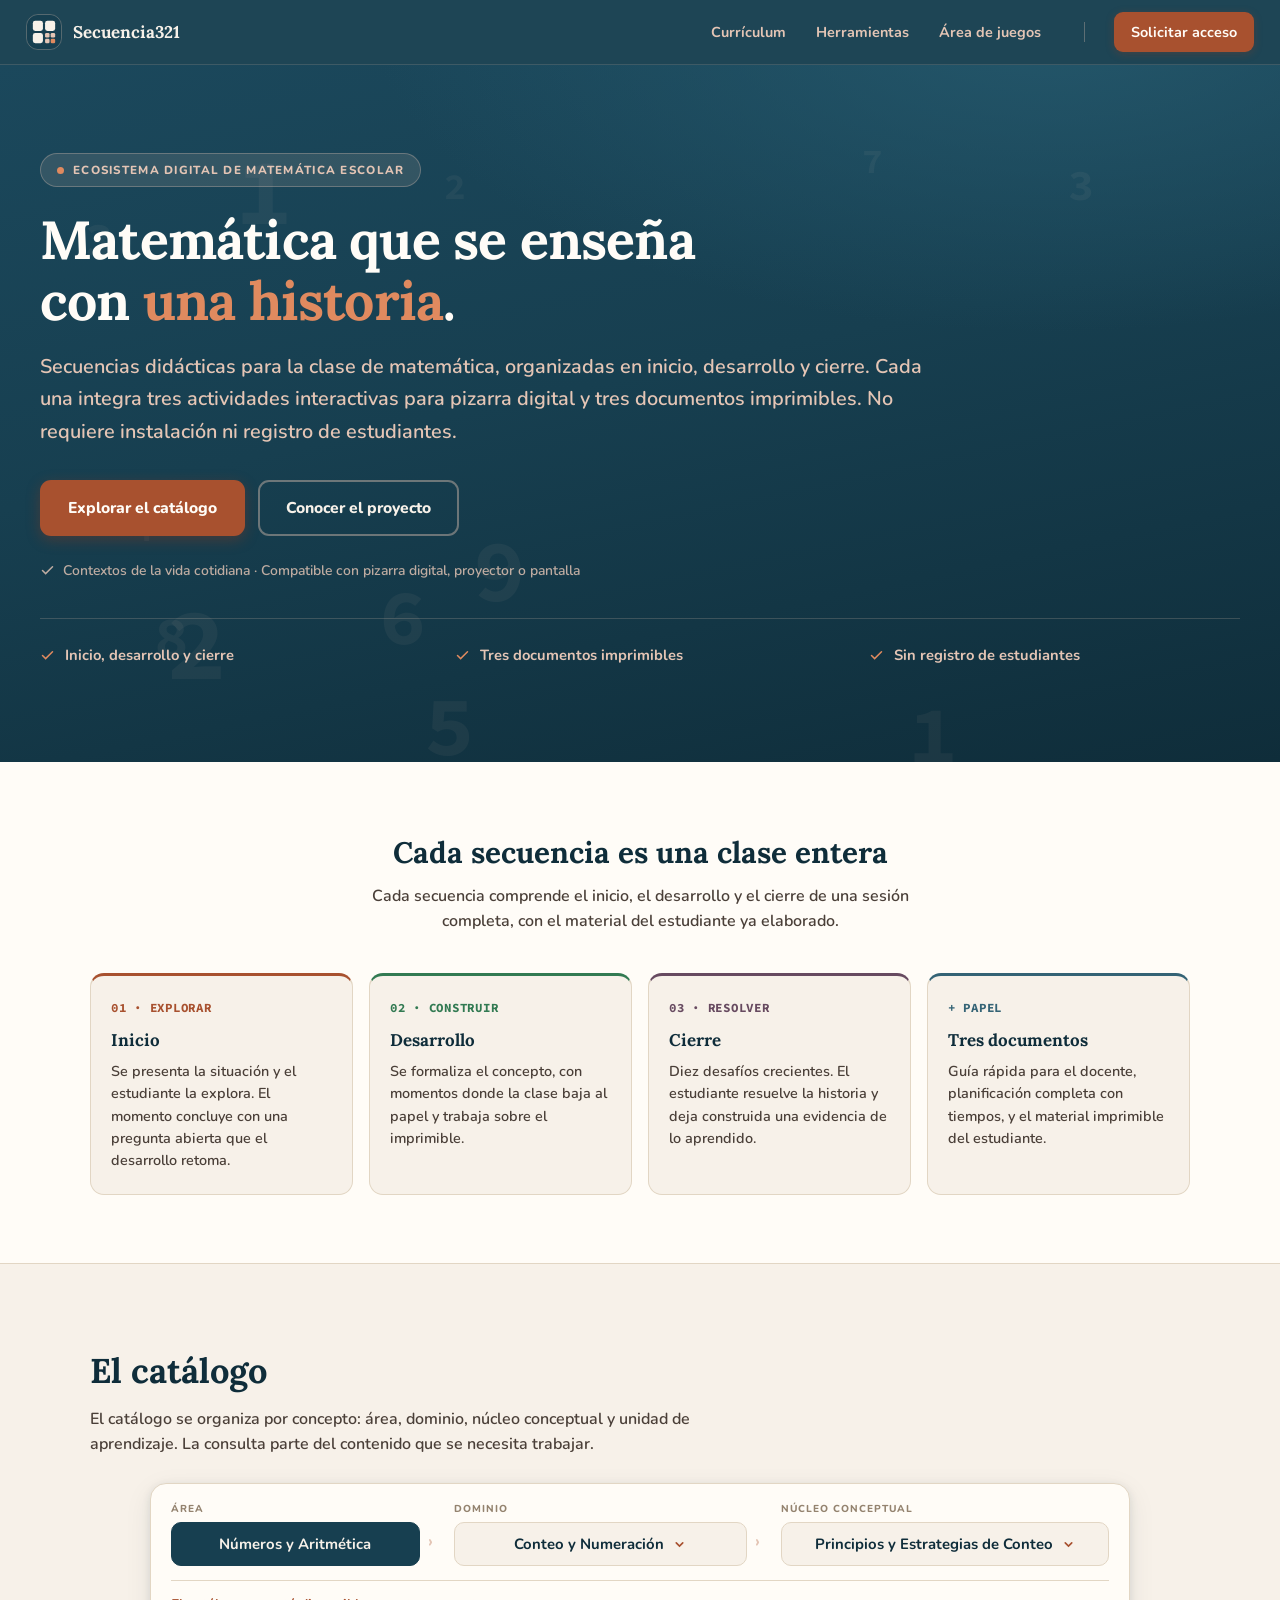
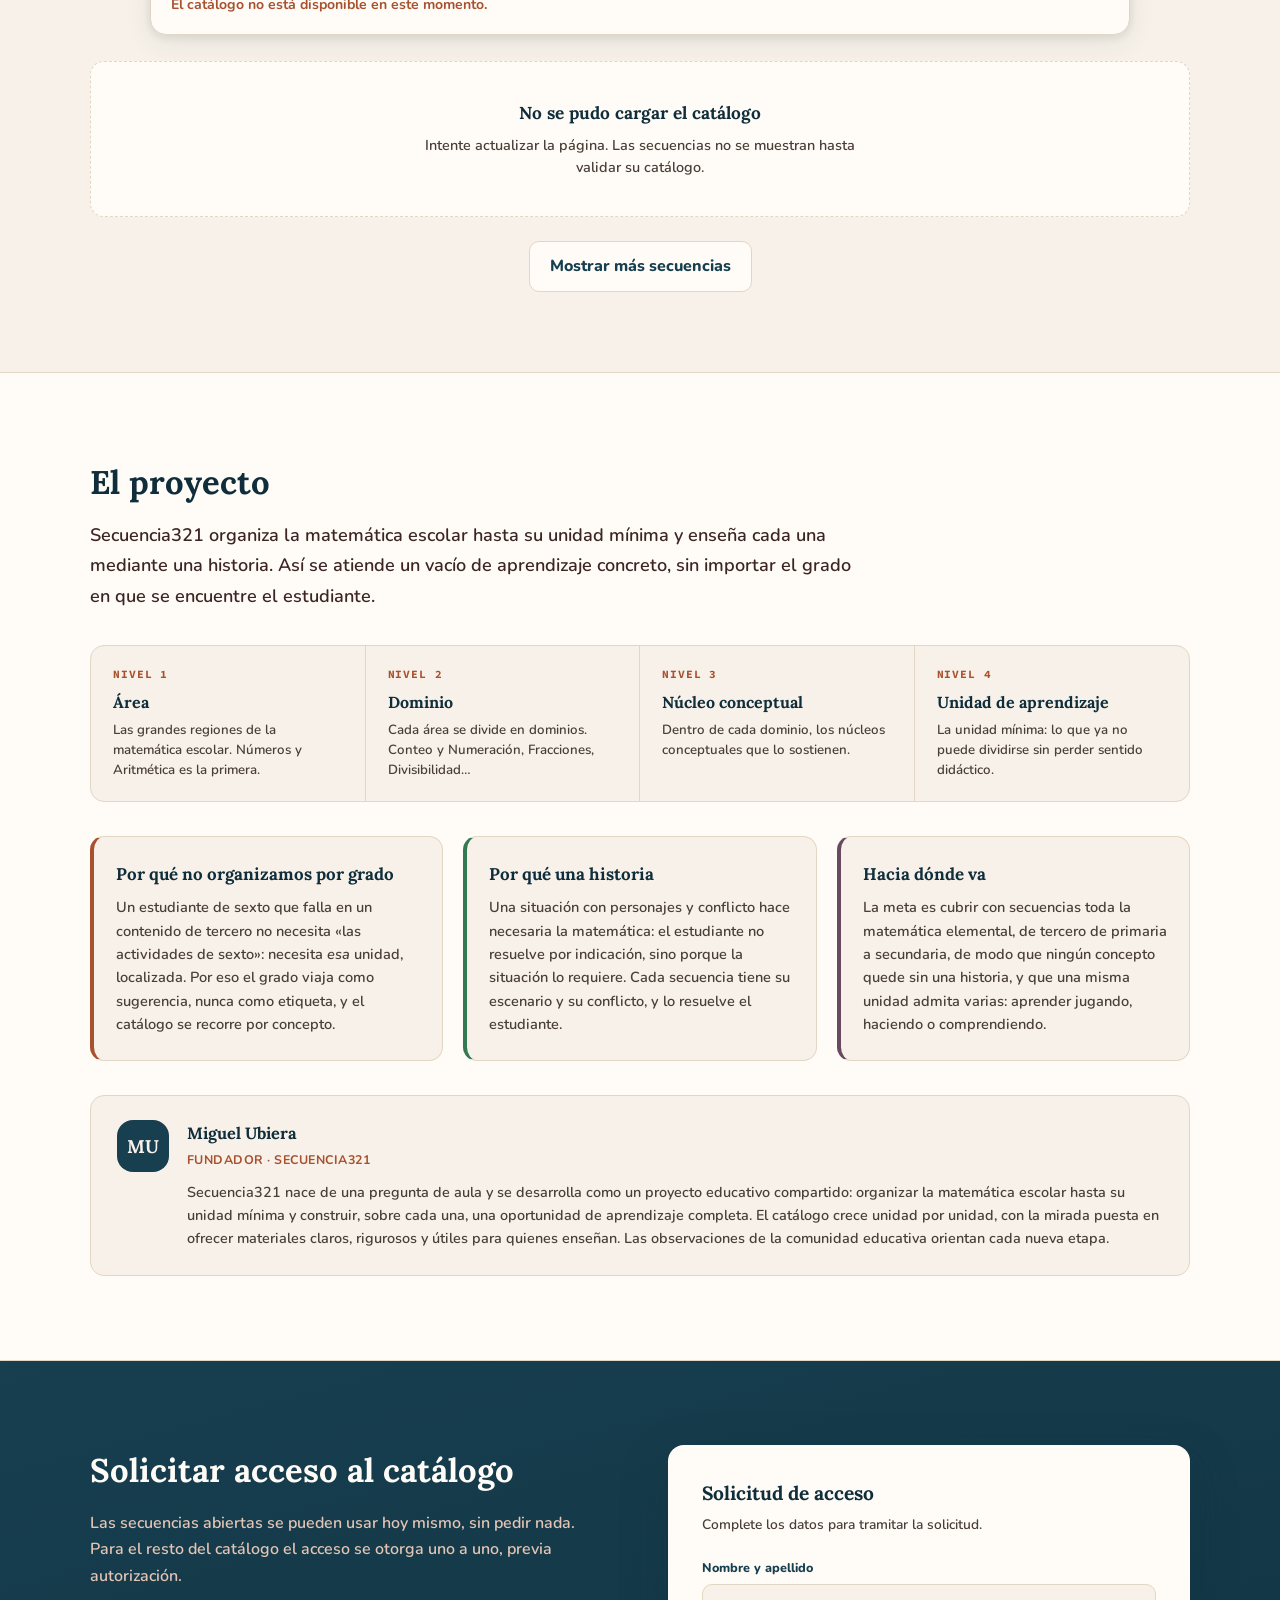
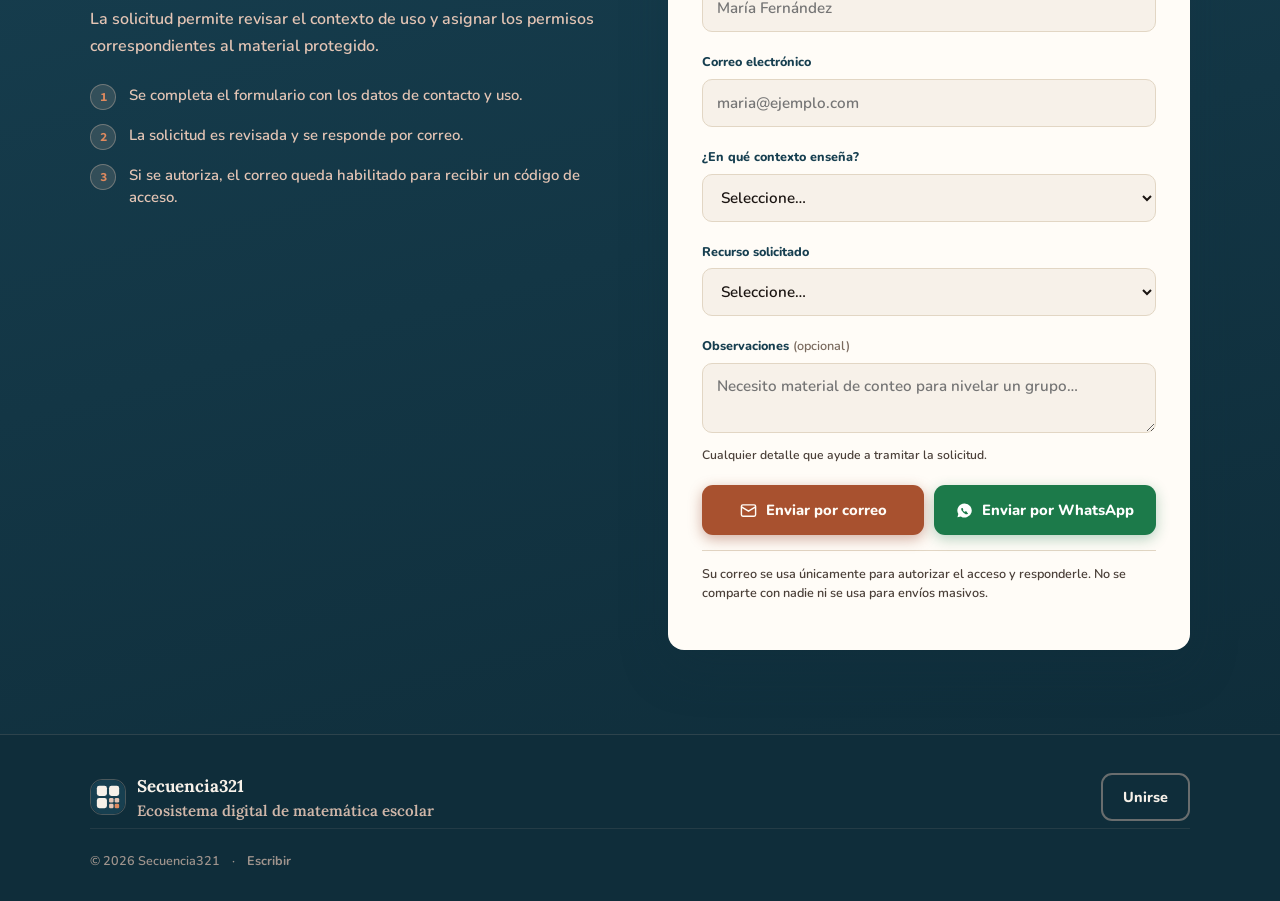
==== index.html @ 6c7b005a "La portada solo enlaza favicon.svg." ====
<!DOCTYPE html>
<html lang="es">
<head>
<meta charset="UTF-8">
<meta name="viewport" content="width=device-width, initial-scale=1">
<title>Secuencia321 · Matemática que se enseña con una historia</title>
<meta name="description" content="Secuencias didácticas digitales de matemática elemental para pizarra digital, proyector o pantalla. Cada una trae tres actividades interactivas y tres documentos imprimibles para el docente.">
<link rel="icon" type="image/svg+xml" href="favicon.svg">
<link rel="preload" as="image" href="carga.svg">

<meta property="og:type" content="website">
<meta property="og:title" content="Secuencia321 · Matemática que se enseña con una historia">
<meta property="og:description" content="Secuencias didácticas listas para dar clase. Tres actividades interactivas y tres documentos imprimibles por secuencia.">

<script>
/* Red de seguridad de visibilidad. Va ANTES de las hojas de estilo externas
   a propósito: una hoja que no llega bloquea la ejecución de los guiones que
   vienen después, y con ella la retirada de la clase pagina-cargando. */
(function(){
  var inicio, pendiente;
  function ver(){
    var b = document.body;
    window.clearTimeout(pendiente);
    if (!b){ pendiente = window.setTimeout(ver, 100); return; }
    if (b.classList.contains('pagina-lista')) return;
    if (inicio === undefined) inicio = performance.now();
    var restante = window.matchMedia('(prefers-reduced-motion: reduce)').matches
      ? 0 : 1100 - (performance.now() - inicio);
    if (restante > 0) { pendiente = window.setTimeout(ver, restante); return; }
    b.classList.remove('pagina-cargando');
    b.classList.add('pagina-lista');
  }
  window.s321MostrarPagina = ver;
  ver();
})();
</script>

<link rel="preconnect" href="https://fonts.googleapis.com">
<link rel="preconnect" href="https://fonts.gstatic.com" crossorigin>
<link href="https://fonts.googleapis.com/css2?family=Lora:wght@400;600;700&family=Nunito:wght@400;600;700;800&family=Source+Code+Pro:wght@400;600;700&display=swap" rel="stylesheet">
<link rel="stylesheet" href="https://cdnjs.cloudflare.com/ajax/libs/font-awesome/6.5.2/css/all.min.css">

<style>
/* ═══════════════════════════════════════════════════════════════════
   Secuencia321 — Portada pública
   Identidad del sistema: paletas.md + tipografia.md
   Lora = marca y títulos · Nunito = interfaz y lectura · Source Code Pro = códigos
   ═══════════════════════════════════════════════════════════════════ */
:root{
  --pe-hondo:#0f2d3a; --pe-base:#173f50; --pe-medio:#2a4e5e; --pe-claro:#346375;
  --te-hondo:#8f3a1e; --te-base:#a8512f; --te-medio:#b55537; --te-claro:#e08a5f;
  --cr-puro:#fffcf7; --cr-base:#f7f1e9; --cr-hondo:#efe6d8; --cr-borde:#e2d6c4; --si-rosa:#e4c5b5;
  --f1:#a8512f; --f1-claro:#f2e2dc;
  --f2:#327a52; --f2-claro:#e7f1ea;
  --f3:#674a60; --f3-claro:#ede9ec;
  --ti-fuerte:#1b1512; --ti-base:#3d2523; --ti-suave:#4a3f38;
  --fam-titulo:'Lora', Georgia, 'Times New Roman', serif;
  --fam-cuerpo:'Nunito', 'Segoe UI', system-ui, sans-serif;
  --fam-num:'Source Code Pro', 'Consolas', monospace;
  --radio:14px;
  --sombra:0 2px 8px rgba(15,45,58,.10), 0 8px 28px rgba(15,45,58,.08);
  --sombra-alta:0 6px 18px rgba(15,45,58,.16), 0 18px 48px rgba(15,45,58,.14);
  --ancho:1180px;
  --sal:cubic-bezier(.22,.8,.25,1);
  --dur-1:.18s; --dur-2:.24s; --dur-3:.32s;
  --barra-h:64px;
}
*,*::before,*::after{box-sizing:border-box}
html{scroll-behavior:smooth;transition:zoom .3s var(--sal)}
body{margin:0;font-family:var(--fam-cuerpo);font-weight:600;color:var(--ti-base);background:var(--cr-base);-webkit-font-smoothing:antialiased;line-height:1.55;opacity:1;transition:opacity var(--dur-3) var(--sal);overflow-wrap:break-word}
body.menu-abierto{overflow:hidden}
body.pagina-cargando{visibility:hidden}
body.pagina-lista{opacity:1}
body.cambiando{opacity:.72}
/* Antes, mientras la pagina cargaba, quedaba en blanco: el body entero
   pasaba a opacity:0, y una capa DENTRO del body hereda esa opacidad sin
   forma de escapar de ella. Por eso este overlay se declara "visible" a
   proposito -la visibilidad, a diferencia de la opacidad, un hijo SI puede
   revertirla- y así el icono del sitio parpadea en el centro mientras el
   resto de la pagina esta oculto detras. */
#s321-precarga{position:fixed;inset:0;z-index:9999;visibility:visible;display:flex;
  align-items:center;justify-content:center;background:#36545f}
#s321-precarga img{width:clamp(144px,18vw,224px);height:auto;aspect-ratio:1;opacity:.9;animation:precargaEntrada 1.1s var(--sal) both}
@keyframes precargaEntrada{
  from{opacity:.08;transform:translateY(14px)}
  to{opacity:.9;transform:translateY(0)}
}
body.pagina-lista #s321-precarga{opacity:0;pointer-events:none;transition:opacity .65s var(--sal)}
@media(prefers-reduced-motion:reduce){#s321-precarga img{animation:none}}
img{max-width:100%;display:block}
/* width/height en el marcado reservan la proporción antes de cargar */
img[width][height]{height:auto}
.img-ausente{display:flex;align-items:center;justify-content:center;text-align:center;background:var(--pe-base);color:var(--cr-base);font-family:var(--fam-cuerpo);font-weight:700;font-size:.76rem;line-height:1.3;padding:8px;border-radius:inherit;overflow:hidden;border:1px solid rgba(228,197,181,.28)}
.envoltura{width:100%;max-width:var(--ancho);margin-inline:auto;padding-inline:clamp(18px,4vw,40px)}

.saltar{position:absolute;left:0;top:0;z-index:99;transform:translateY(-120%);background:var(--cr-puro);color:var(--pe-hondo);padding:12px 20px;border-radius:0 0 var(--radio) 0;font-weight:800;text-decoration:none}
.saltar:focus{transform:translateY(0)}

/* ═══ BARRA ═══ */
.barra{position:sticky;top:0;z-index:40;background:rgba(23,63,80,.97);backdrop-filter:saturate(140%) blur(8px);border-bottom:1px solid rgba(228,197,181,.16)}
.barra-int{display:flex;align-items:center;gap:16px;min-height:64px;max-width:none;padding-left:clamp(18px,2vw,28px);padding-right:clamp(18px,2vw,28px)}
.marca{display:flex;align-items:center;gap:11px;text-decoration:none;margin-right:auto;min-width:0}
.marca-icono{width:36px;height:36px;border-radius:12px;flex:0 0 auto;border:1px solid rgba(228,197,181,.28)}
.marca-icono img{width:100%;height:100%;border-radius:inherit}
.marca-txt{font-family:var(--fam-titulo);font-weight:700;font-size:1.06rem;color:var(--cr-base);min-width:0;white-space:nowrap;overflow:hidden;text-overflow:ellipsis}
.barra-nav{display:flex;gap:4px;align-items:center}
.barra-nav a{text-decoration:none;color:var(--si-rosa);font-size:.9rem;font-weight:700;padding:8px 13px;border-radius:9px;transition:background var(--dur-1) var(--sal),color var(--dur-1) var(--sal)}
.barra-nav a:hover{background:rgba(228,197,181,.13);color:var(--cr-puro)}
/* «Solicitar acceso» es la única ACCIÓN de la barra; los demás son sitios a
   los que ir. Se separa del grupo para que se lea como otra categoría de
   cosa y no como un enlace más. Entre dos enlaces hay 4px de hueco de
   caja y 30px de texto a texto; aquí son 44 y 74, más del doble en las dos
   medidas. La rayita va justo en medio del hueco, y es un ::before para no
   meter un elemento vacío en la navegación que un lector de pantalla tenga
   que saltarse. */
.btn-barra{position:relative;margin-left:56px;background:var(--te-base)!important;color:var(--cr-puro)!important;padding:9px 17px!important;box-shadow:0 2px 8px rgba(143,58,30,.32)}
.btn-barra::before{content:"";position:absolute;left:-30px;top:50%;transform:translateY(-50%);width:1px;height:20px;background:rgba(228,197,181,.32)}
.btn-barra:hover{background:var(--te-medio)!important}
.marca-txt{min-width:0}
.barra-int>*{min-width:0}
.barra-nav{flex-wrap:nowrap;justify-content:flex-end}

/* botón de menú (solo teléfono/tableta) */
.barra-menu{display:none;align-items:center;justify-content:center;width:44px;height:44px;flex:0 0 auto;
  border:1px solid rgba(228,197,181,.28);border-radius:11px;background:rgba(228,197,181,.10);
  color:var(--cr-base);cursor:pointer;padding:0;
  transition:background var(--dur-1) var(--sal),border-color var(--dur-1) var(--sal)}
.barra-menu:hover{background:rgba(228,197,181,.2);border-color:var(--si-rosa)}
.barra-menu .barras{display:block;width:20px;height:2px;border-radius:2px;background:currentColor;position:relative;transition:background var(--dur-1) var(--sal)}
.barra-menu .barras::before,.barra-menu .barras::after{content:"";position:absolute;left:0;width:20px;height:2px;border-radius:2px;background:currentColor;transition:transform var(--dur-2) var(--sal)}

/* «Solicitar acceso» queda visible fuera del menú también en teléfono: es la
   acción que convierte una visita en una solicitud, y esconderla detrás de
   las tres barras le cuesta un toque de más a quien ya decidió escribir. */
.barra-acceso-movil{display:none}
.barra-menu .barras::before{top:-6px}
.barra-menu .barras::after{top:6px}
.barra-menu[aria-expanded="true"] .barras{background:transparent}
.barra-menu[aria-expanded="true"] .barras::before{transform:translateY(6px) rotate(45deg)}
.barra-menu[aria-expanded="true"] .barras::after{transform:translateY(-6px) rotate(-45deg)}

/* panel a pantalla completa; la barra con el logotipo queda por encima */
.menu-movil{position:fixed;inset:0;z-index:35;background:var(--pe-hondo);
  padding:calc(var(--barra-h) + 14px) 0 32px;overflow-y:auto;overscroll-behavior:contain;
  opacity:1;transform:translateY(0);
  transition:opacity var(--dur-3) var(--sal),transform var(--dur-3) var(--sal)}
.menu-movil[hidden]{display:none}
.menu-movil.entrando{opacity:0;transform:translateY(-12px);pointer-events:none}
.menu-movil-int{width:100%;max-width:560px;margin-inline:auto;padding-inline:clamp(18px,5vw,28px);display:flex;flex-direction:column;gap:4px}
/* `.menu-movil .enlace-plano` entra aquí por lo mismo que «Planes» arriba: el
   botón de planes del menú del teléfono tenía el mismo fallo, salía en marrón
   oscuro sobre el fondo azul mientras los demás iban en rosa. Es el mismo
   defecto en el mismo sitio visto desde otro tamaño de pantalla. */
.menu-movil a,.menu-movil .plegable-cabeza,.menu-movil .enlace-plano{display:flex;align-items:center;gap:10px;width:100%;min-height:48px;
  padding:12px 14px;border-radius:11px;font-family:var(--fam-cuerpo);font-weight:700;font-size:1rem;
  color:var(--si-rosa);text-decoration:none;background:transparent;border:0;cursor:pointer;text-align:left;
  transition:background var(--dur-1) var(--sal),color var(--dur-1) var(--sal)}
/* El `display:flex` de arriba tiene más especificidad que el `[hidden]` del
   navegador y lo pisaba: «Acerca de» y «Planes» se veían en el menú del
   teléfono aunque llevaran el atributo. Esta regla, más específica todavía,
   devuelve el `display:none` a lo que está oculto. */
.menu-movil a[hidden],.menu-movil .enlace-plano[hidden]{display:none}
.menu-movil a:hover,.menu-movil .enlace-plano:hover,.menu-movil .plegable-cabeza:hover,.menu-movil .plegable-cabeza[aria-expanded="true"]{background:rgba(228,197,181,.13);color:var(--cr-puro)}
.menu-movil .plegable-cabeza .chev{margin-left:auto;flex:0 0 auto;color:var(--te-claro);transition:transform var(--dur-2) var(--sal)}
.menu-movil .plegable-cabeza[aria-expanded="true"] .chev{transform:rotate(180deg)}
.menu-movil .plegable-cuerpo{display:grid;grid-template-rows:0fr;visibility:hidden;transition:grid-template-rows var(--dur-3) var(--sal),visibility var(--dur-3) var(--sal)}
.menu-movil .plegable-cuerpo>div{overflow:hidden;min-height:0}
.menu-movil .plegable-cuerpo.abierto{grid-template-rows:1fr;visibility:visible}
.menu-movil .plegable-cuerpo a{font-size:.92rem;font-weight:600;min-height:44px;padding-left:36px;color:rgba(228,197,181,.86)}
.menu-movil .plegable-cuerpo a i{width:1.25em;text-align:center;color:var(--te-claro);flex:0 0 auto}
.menu-movil-sep{height:1px;background:rgba(228,197,181,.16);margin:12px 14px}
.menu-movil-acceso{margin-top:6px;justify-content:center!important;background:var(--te-base)!important;
  color:var(--cr-puro)!important;font-weight:800!important;box-shadow:0 4px 14px rgba(143,58,30,.36)}
.menu-movil-acceso:hover{background:var(--te-medio)!important;color:var(--cr-puro)!important}

@media(max-width:860px){
  .barra-nav{display:none}
  .barra-menu{display:inline-flex}
  .barra-acceso-movil{display:inline-flex;align-items:center;justify-content:center;text-decoration:none;
    background:var(--te-base);color:var(--cr-puro)!important;font-weight:800;font-size:.84rem;
    padding:9px 15px;border-radius:9px;white-space:nowrap;flex:0 0 auto;
    transition:background var(--dur-1) var(--sal)}
  .barra-acceso-movil:hover{background:var(--te-medio)}
  .marca-txt{font-size:.95rem}
}
@media(min-width:861px){.menu-movil{display:none!important}}
/* franja estrecha de escritorio: la barra se aprieta en vez de partirse */
@media(min-width:861px) and (max-width:1060px){
  /* EL PREFIJO `.barra` NO SOBRA, Y ESTE BLOQUE LLEVA TIEMPO SIN FUNCIONAR.
     Esta regla vive antes en el archivo que la que da forma a los botones de
     navegación, y con la misma especificidad gana la última. Así que
     `Currículum`, y los dos desplegables que entonces tenía al lado, nunca se
     apretaron en la franja estrecha: se quedaban a 14.4px mientras `Catálogo`
     bajaba a 13.12.
     Se veía como una barra con dos tamaños de letra a la vez. Con `.barra`
     delante esta regla pesa más y gana, que es lo que siempre quiso hacer. */
  .barra-nav a,.barra .menu-navegacion>button,.barra .barra-nav>.enlace-plano{font-size:.82rem;padding:7px 9px}
  /* En la franja estrecha la barra se aprieta, pero la separación sigue
     siendo mayor que entre dos enlaces, y la rayita se recoloca con ella. */
  .btn-barra{margin-left:32px;padding:8px 13px!important}
  .btn-barra::before{left:-18px;height:17px}
  .marca-txt{font-size:.95rem}
}
@media(max-width:400px){.marca-txt{font-size:.86rem}.marca-icono{width:32px;height:32px;font-size:.76rem}}

/* ═══ PORTADA ═══ */
.hero{position:relative;overflow:hidden;background:radial-gradient(1100px 520px at 82% -8%, #24576b 0%, transparent 62%),linear-gradient(168deg,#1b485c 0%,var(--pe-base) 46%,var(--pe-hondo) 100%);color:var(--cr-base);padding-block:clamp(52px,7.5vw,88px) clamp(58px,8vw,96px)}
.hero-fondo{position:absolute;inset:0;pointer-events:none;overflow:hidden}
.hero-fondo span{position:absolute;font-family:var(--fam-num);font-weight:700;color:var(--si-rosa);opacity:.055;user-select:none;animation:flotar 22s ease-in-out infinite}
@keyframes flotar{0%,100%{transform:translateY(0) rotate(0deg)}50%{transform:translateY(-26px) rotate(3deg)}}
.hero-int{position:relative;z-index:1;max-width:none}
.eyebrow{display:inline-flex;align-items:center;gap:9px;background:rgba(228,197,181,.13);border:1px solid rgba(228,197,181,.3);color:var(--si-rosa);padding:7px 16px;border-radius:999px;font-size:.73rem;font-weight:800;letter-spacing:.11em;text-transform:uppercase;margin-bottom:22px}
.eyebrow .punto{width:7px;height:7px;border-radius:50%;background:var(--te-claro);flex:0 0 auto}
h1{font-family:var(--fam-titulo);font-weight:700;font-size:clamp(2rem,5.4vw,3.35rem);line-height:1.14;letter-spacing:-.015em;color:var(--cr-puro);margin:0 0 20px}
h1 .resalte{color:var(--te-claro)}
.hero-bajada{font-size:clamp(1.03rem,1.65vw,1.24rem);font-weight:600;color:var(--si-rosa);max-width:76ch;margin:0 0 32px;line-height:1.62}
.hero-acciones{display:flex;flex-wrap:wrap;gap:13px;align-items:center}
.btn{display:inline-flex;align-items:center;gap:9px;font-family:var(--fam-cuerpo);font-weight:800;font-size:.98rem;padding:14px 26px;border-radius:11px;border:2px solid transparent;text-decoration:none;cursor:pointer;min-height:48px;transition:transform var(--dur-1) var(--sal),box-shadow var(--dur-2) var(--sal),background var(--dur-2) var(--sal),border-color var(--dur-2) var(--sal)}
.btn:active{transform:translateY(1px) scale(.99)}
.btn-primario{background:var(--te-base);color:var(--cr-puro);box-shadow:0 4px 14px rgba(143,58,30,.4)}
.btn-primario:hover{background:var(--te-medio);transform:translateY(-2px);box-shadow:0 8px 22px rgba(143,58,30,.48)}
.btn-fantasma{background:transparent;color:var(--cr-base);border-color:rgba(228,197,181,.42)}
.btn-fantasma:hover{background:rgba(228,197,181,.13);border-color:var(--si-rosa);transform:translateY(-2px)}
.hero-nota{margin-top:24px;font-size:.87rem;color:var(--si-rosa);opacity:.82;font-weight:600;display:flex;align-items:center;gap:8px}

/* rasgos de la propuesta (sin cifras de proyecto) */
.hero-rasgos{display:flex;flex-wrap:wrap;gap:clamp(16px,3.4vw,44px);margin-top:36px;padding-top:26px;border-top:1px solid rgba(228,197,181,.2)}
.hero-rasgos .rasgo{flex:1 1 190px;display:flex;align-items:flex-start;gap:10px;font-size:.92rem;font-weight:700;color:var(--si-rosa);line-height:1.45}
.hero-rasgos .rasgo svg{flex:0 0 auto;margin-top:3px;color:var(--te-claro)}

/* ═══ FRANJA QUÉ TRAE ═══ */
.franja{background:var(--cr-puro);border-bottom:1px solid var(--cr-borde);padding-block:clamp(44px,6vw,68px)}
.franja-titulo{text-align:center;margin:0 0 8px;font-family:var(--fam-titulo);font-weight:700;font-size:clamp(1.4rem,2.6vw,1.85rem);color:var(--pe-hondo)}
.franja-bajada{text-align:center;margin:0 auto 40px;max-width:60ch;color:var(--ti-suave);font-size:1rem}
.piezas{display:grid;grid-template-columns:repeat(auto-fit,minmax(216px,1fr));gap:16px}
.pieza{background:var(--cr-base);border:1px solid var(--cr-borde);border-radius:var(--radio);padding:22px 20px;border-top:3px solid var(--te-base)}
.pieza:nth-child(2){border-top-color:var(--f2)}
.pieza:nth-child(3){border-top-color:var(--f3)}
.pieza:nth-child(4){border-top-color:var(--pe-claro)}
.pieza-num{font-family:var(--fam-num);font-weight:700;font-size:.78rem;color:var(--te-base);letter-spacing:.06em;margin-bottom:9px}
.pieza:nth-child(2) .pieza-num{color:var(--f2)}
.pieza:nth-child(3) .pieza-num{color:var(--f3)}
.pieza:nth-child(4) .pieza-num{color:var(--pe-claro)}
.pieza h3{font-family:var(--fam-titulo);font-weight:700;font-size:1.06rem;color:var(--pe-hondo);margin:0 0 7px}
.pieza p{margin:0;font-size:.9rem;color:var(--ti-suave);line-height:1.55}

/* ═══ CATÁLOGO ═══ */
.catalogo{padding-block:clamp(52px,7vw,80px)}
.cat-cabecera{margin-bottom:26px}
.cat-cabecera h2{font-family:var(--fam-titulo);font-weight:700;font-size:clamp(1.55rem,3vw,2.15rem);color:var(--pe-hondo);margin:0 0 10px}
.cat-cabecera p{margin:0;color:var(--ti-suave);max-width:66ch;font-size:1rem}

/* navegador curricular */
.nav-curr{width:min(100%,980px);box-sizing:border-box;background:var(--cr-puro);border:1px solid var(--cr-borde);border-radius:16px;padding:18px 20px;margin:0 auto 26px;box-shadow:var(--sombra)}
.nav-fila{display:grid;grid-template-columns:minmax(0,1fr) 18px minmax(0,1.18fr) 18px minmax(0,1.32fr);align-items:end;gap:8px}
.nav-nivel{position:relative}
.nav-et{display:block;font-size:.63rem;font-weight:800;letter-spacing:.1em;text-transform:uppercase;color:#94836f;margin-bottom:5px}
.nav-btn{
  display:inline-flex;align-items:center;gap:9px;font-family:var(--fam-cuerpo);font-weight:700;font-size:.93rem;
  background:var(--cr-base);border:1.5px solid var(--cr-borde);color:var(--pe-hondo);
  padding:10px 15px;border-radius:10px;cursor:pointer;transition:border-color var(--dur-2) var(--sal),background var(--dur-2) var(--sal);
  max-width:min(340px,72vw);
}
.nav-btn:hover{border-color:var(--te-base);background:var(--cr-puro)}
.nav-btn{min-height:44px}
.nav-btn[aria-expanded="true"]{border-color:var(--te-base);background:var(--cr-puro)}
.nav-btn .txt{overflow:hidden;text-overflow:ellipsis;white-space:nowrap}
.nav-btn .chev{flex:0 0 auto;transition:transform var(--dur-2) var(--sal);color:var(--te-base)}
.nav-btn[aria-expanded="true"] .chev{transform:rotate(180deg)}
.nav-btn.fijo{cursor:default;background:var(--pe-base);border-color:var(--pe-base);color:var(--cr-base)}
.nav-btn.fijo:hover{border-color:var(--pe-base)}
.nav-sep{color:var(--si-rosa);font-size:1.1rem;align-self:flex-end;padding-bottom:11px;font-weight:700}
/* Las tres selecciones comparten el ancho útil con proporciones moderadas:
   Dominio y Núcleo tienen algo más de espacio por sus nombres largos, sin
   convertir el panel en una franja dominada por un solo control. */
.nav-nivel{min-width:0}
.nav-btn{width:100%;max-width:none;justify-content:center;text-align:center}
#navCurr #listaDominio{min-width:min(100%,330px);max-width:min(460px,calc(100vw - 32px))}

.nav-lista{
  position:absolute;top:calc(100% + 6px);left:0;z-index:30;min-width:min(330px,100%);max-width:min(460px,calc(100vw - 32px));
  max-height:340px;overflow-y:auto;background:var(--cr-puro);
  border:1px solid var(--cr-borde);border-radius:12px;box-shadow:var(--sombra-alta);
  padding:6px;margin:0;list-style:none;scrollbar-width:thin;scrollbar-color:transparent transparent;
  scrollbar-gutter:stable;
}
/* Igual que en la ventana de planes: el scroll queda invisible hasta que se
   usa, para que la lista se sienta como una hoja propia y no como un recuadro
   con una barra pegada al borde. PERO EL ESPACIO DE LA BARRA SIEMPRE SE
   RESERVA (scrollbar-gutter:stable + scrollbar-width:thin fijo, no solo en
   hover): antes el ancho del renglón cambiaba al pasar el ratón o hacer clic
   —la barra aparecía y le quitaba sitio al texto— y una misma etiqueta
   saltaba entre dos y tres líneas según si se estaba interactuando. Reservar
   el espacio siempre deja el renglón estable en todo momento. */
.nav-lista::-webkit-scrollbar{width:8px}
.nav-lista::-webkit-scrollbar-thumb{background:transparent;border-radius:8px}
.nav-lista:hover::-webkit-scrollbar-thumb,.nav-lista:active::-webkit-scrollbar-thumb{background:rgba(15,45,58,.22)}
.nav-lista:hover,.nav-lista:active{scrollbar-color:rgba(15,45,58,.22) transparent}
.nav-lista button>span:nth-child(2){min-width:0;overflow-wrap:anywhere}
.nav-lista[hidden]{display:none}
.nav-lista li{margin:0}
.nav-lista button{
  display:flex;align-items:baseline;gap:9px;width:100%;text-align:left;
  font-family:var(--fam-cuerpo);font-weight:600;font-size:.89rem;color:var(--ti-base);
  background:none;border:none;padding:9px 11px;border-radius:8px;cursor:pointer;min-height:44px;transition:background var(--dur-1) var(--sal);
}
.nav-lista button:hover{background:var(--cr-hondo)}
.nav-lista button[aria-current="true"]{background:var(--f1-claro);color:var(--te-hondo);font-weight:800}
.nav-lista .cod{font-family:var(--fam-num);font-size:.74rem;color:#94836f;flex:0 0 auto}
.nav-lista .cuenta{margin-left:auto;font-size:.72rem;color:#94836f;flex:0 0 auto;padding-left:12px;white-space:nowrap;text-align:right}
.nav-lista .pub{color:var(--f2);font-weight:800}

.nav-pie{display:flex;flex-wrap:wrap;align-items:center;gap:10px;margin-top:14px;padding-top:13px;border-top:1px solid var(--cr-borde);font-size:.88rem;color:var(--ti-suave)}
.nav-pie .marca-cuenta{font-family:var(--fam-num);font-weight:700;color:var(--pe-base)}

.rejilla{display:grid;grid-template-columns:repeat(3,minmax(0,1fr));gap:20px}
.rejilla.actualizando{opacity:.45;transform:translateY(6px);transition:opacity var(--dur-1) var(--sal),transform var(--dur-1) var(--sal)}
.rejilla.lista{opacity:1;transform:translateY(0);transition:opacity var(--dur-3) var(--sal),transform var(--dur-3) var(--sal)}
/* Antes las tarjetas de un nucleo nuevo aparecian todas de golpe. Ahora cada
   una se despliega como una cortina que se abre, con un pequeno retraso segun
   su turno (ver el estilo "animation-delay" que pone pintarTarjetas por
   tarjeta), y antes de que aparezcan se ve un instante el icono del sitio en
   el centro, a modo de gesto de carga breve. */
.rejilla.lista .tarjeta{animation:tarjetaEntra .55s var(--sal) both}
@keyframes tarjetaEntra{from{opacity:0;transform:translateY(22px) scale(.97)}to{opacity:1;transform:translateY(0) scale(1)}}
.rejilla-cargando{grid-column:1/-1;display:flex;align-items:center;justify-content:center;padding:52px 0;animation:cargandoAparece .2s var(--sal) both}
.rejilla-cargando img{width:112px;height:112px;animation:precargaEntrada 1.1s var(--sal) both}
@keyframes cargandoAparece{from{opacity:0}to{opacity:1}}
@media(prefers-reduced-motion:reduce){.rejilla.lista .tarjeta{animation:none}.rejilla-cargando img{animation:none}}
.vacio{background:var(--cr-puro);border:1px dashed var(--cr-borde);border-radius:var(--radio);padding:38px 26px;text-align:center;color:var(--ti-suave)}
.vacio strong{display:block;font-family:var(--fam-titulo);font-size:1.08rem;color:var(--pe-hondo);margin-bottom:7px;font-weight:700}
.vacio p{margin:0;font-size:.9rem;max-width:52ch;margin-inline:auto}

.tarjeta{position:relative;display:flex;flex-direction:column;background:var(--cr-puro);border:1px solid var(--cr-borde);border-radius:var(--radio);overflow:hidden;box-shadow:var(--sombra);transition:transform var(--dur-2) var(--sal),box-shadow var(--dur-2) var(--sal)}
.tarjeta:hover{transform:translateY(-4px);box-shadow:var(--sombra-alta)}
.tarjeta::before{content:"";position:absolute;inset:0 0 auto;height:4px;background:var(--acento)}
.tarjeta[data-familia="1"]{--acento:var(--f1);--acento-claro:var(--f1-claro)}
.tarjeta[data-familia="2"]{--acento:var(--f2);--acento-claro:var(--f2-claro)}
.tarjeta[data-familia="3"]{--acento:var(--f3);--acento-claro:var(--f3-claro)}
.t-cabeza{display:flex;align-items:flex-start;gap:12px;padding:20px 20px 0}
.t-codigo{font-family:var(--fam-num);font-weight:700;font-size:.72rem;background:var(--acento);color:var(--cr-puro);padding:5px 10px;border-radius:7px;flex:0 0 auto}
.t-codigo{font-size:.68rem}
.t-estado{margin-left:auto;font-size:.66rem;font-weight:800;letter-spacing:.09em;text-transform:uppercase;padding:5px 11px;border-radius:999px;flex:0 0 auto;white-space:nowrap}
.t-estado.abierta{background:var(--f2-claro);color:#1e5637;border:1px solid #b4d6c3}
.t-estado.cerrada{background:var(--cr-hondo);color:var(--ti-suave);border:1px solid var(--cr-borde)}
.t-estado.pronto{background:#f3ece2;color:#7a5a2e;border:1px solid #e0cfb4}
.t-cuerpo{padding:15px 20px 20px;flex:1;display:flex;flex-direction:column}
.t-unidad{font-size:.73rem;font-weight:800;letter-spacing:.06em;text-transform:uppercase;color:var(--acento);margin-bottom:7px}
.t-titulo{font-family:var(--fam-titulo);font-weight:700;font-size:1.17rem;line-height:1.28;color:var(--pe-hondo);margin:0 0 10px}
.t-desc{font-size:.885rem;line-height:1.58;color:var(--ti-suave);margin:0 0 16px;flex:1;
  display:-webkit-box;-webkit-line-clamp:4;-webkit-box-orient:vertical;overflow:hidden}
.t-etiquetas{display:flex;flex-wrap:wrap;gap:6px;margin-bottom:17px}
.chip{font-size:.7rem;font-weight:700;padding:4px 10px;border-radius:999px;background:var(--acento-claro);color:var(--acento)}
.chip.neutro{background:var(--cr-hondo);color:var(--ti-suave)}
.t-pie{display:flex;align-items:center;justify-content:space-between;gap:10px;padding-top:14px;border-top:1px solid var(--cr-borde);min-height:58px}
.t-btn{display:inline-flex;align-items:center;justify-content:center;gap:6px;min-height:44px;font-size:.84rem;font-weight:800;text-decoration:none;padding:10px 16px;border-radius:9px;border:none;cursor:pointer;font-family:var(--fam-cuerpo);transition:background var(--dur-2) var(--sal),border-color var(--dur-2) var(--sal),color var(--dur-2) var(--sal),filter var(--dur-2) var(--sal)}
.t-btn.abrir{background:var(--acento);color:var(--cr-puro)}
.t-btn.abrir:hover{filter:brightness(1.08)}
.t-btn.iniciar{background:var(--te-base);color:var(--cr-puro)}
.t-btn.iniciar:hover{background:var(--te-medio)}
.t-btn.candado{width:44px;height:44px;padding:0;background:var(--cr-hondo);color:var(--pe-base);border:1px solid var(--cr-borde);font-size:1.05rem}
.t-btn.candado:hover{background:var(--si-rosa);color:var(--pe-hondo);border-color:var(--si-rosa)}
.t-btn.inerte{background:transparent;color:var(--ti-suave);cursor:default;opacity:.6}
.t-acciones{display:flex;flex-wrap:wrap;gap:8px;justify-content:flex-end}
/* izquierda: ficha técnica, contorno terracota sobre crema */
.t-btn.ficha{background:var(--cr-base);color:var(--te-hondo);border:1.5px solid var(--te-base)}
.t-btn.ficha:hover{background:var(--f1-claro);border-color:var(--te-hondo);color:var(--te-hondo)}
.unirse-dialog,.acceso-dialog,.planes-dialog{animation:dialogReveal .3s var(--sal) both}
.unirse-dialog::backdrop,.acceso-dialog::backdrop,.planes-dialog::backdrop{background:rgba(15,45,58,.62);animation:backdropReveal .3s var(--sal) both}
.unirse-dialog.cerrando,.acceso-dialog.cerrando,.planes-dialog.cerrando{animation:dialogHide .3s var(--sal) both}
.unirse-dialog.cerrando::backdrop,.acceso-dialog.cerrando::backdrop,.planes-dialog.cerrando::backdrop{animation:backdropHide .3s var(--sal) both}
@keyframes dialogReveal{from{opacity:0;transform:translateY(12px) scale(.97)}to{opacity:1;transform:translateY(0) scale(1)}}
@keyframes dialogHide{from{opacity:1;transform:translateY(0) scale(1)}to{opacity:0;transform:translateY(10px) scale(.97)}}
@keyframes backdropReveal{from{opacity:0}to{opacity:1}}
@keyframes backdropHide{from{opacity:1}to{opacity:0}}
@media(prefers-reduced-motion:reduce){html{scroll-behavior:auto}.unirse-dialog,.acceso-dialog,.planes-dialog,.unirse-dialog::backdrop,.acceso-dialog::backdrop,.planes-dialog::backdrop,.unirse-dialog.cerrando,.acceso-dialog.cerrando,.planes-dialog.cerrando,.unirse-dialog.cerrando::backdrop,.acceso-dialog.cerrando::backdrop,.planes-dialog.cerrando::backdrop{animation:none}}
/* las ventanas caben en la pantalla con margen y se desplazan por dentro */
.unirse-dialog,.acceso-dialog{margin:auto;max-height:calc(100vh - 32px);max-height:calc(100dvh - 32px);overflow-y:auto;overscroll-behavior:contain}
/* El botón de cerrar lo comparten las ventanas de acceso y de planes; el
   nombre le viene del diálogo de la ficha, que ya no existe: la ficha técnica
   es una página propia. */
.ficha-cerrar{margin-left:auto;border:0;background:transparent;color:var(--ti-suave);font-size:1.3rem;cursor:pointer;width:44px;height:44px;flex:0 0 auto;display:grid;place-items:center;border-radius:10px;transition:background var(--dur-1) var(--sal),color var(--dur-1) var(--sal)}
.ficha-cerrar:hover{background:var(--cr-hondo);color:var(--pe-hondo)}
/* ── Planes y precios ──────────────────────────────────────────────
   Un plan sin precio NO se pinta. Ni en cero, ni vacío, ni con una raya:
   se omite. `calcularPrecio` devuelve null cuando un nodo no se ofrece
   —hoy, las nueve áreas sin cartografiar— y anunciar gratis lo que no
   está a la venta es peor que no anunciarlo. */
.planes-dialog{width:min(860px,calc(100% - 32px));border:1px solid var(--cr-borde);border-radius:16px;padding:0;background:var(--cr-puro);color:var(--ti-base);box-shadow:var(--sombra-alta);max-height:calc(100dvh - 32px);overflow:auto;scrollbar-gutter:stable;scrollbar-width:none}
/* La barra de desplazamiento se mantiene invisible y solo aparece, fina y
   discreta, mientras el dedo o el ratón la están usando: así la ventana se
   siente como una página propia y no delata su borde de scroll. */
.planes-dialog::-webkit-scrollbar{width:8px}
.planes-dialog::-webkit-scrollbar-thumb{background:transparent;border-radius:8px}
.planes-dialog:hover::-webkit-scrollbar-thumb,.planes-dialog:active::-webkit-scrollbar-thumb{background:rgba(15,45,58,.22)}
.planes-dialog:hover,.planes-dialog:active{scrollbar-width:thin;scrollbar-color:rgba(15,45,58,.22) transparent}
.planes-dialog::backdrop{background:rgba(15,45,58,.62);backdrop-filter:blur(3px)}
.planes-cabeza{display:flex;flex-direction:column;padding:24px 24px 18px;border-bottom:1px solid var(--cr-borde);position:relative}
.planes-cabeza h3{font-family:var(--fam-titulo);color:var(--pe-hondo);margin:0 0 6px;font-size:1.25rem;padding-right:48px}
.planes-cabeza p{margin:0;color:var(--ti-suave);font-size:.88rem;line-height:1.6}
.planes-cabeza .ficha-cerrar{position:absolute;top:14px;right:14px;margin:0}
.planes-cuerpo{padding:22px 24px 24px}
.planes-cargando{margin:0;color:var(--ti-suave);font-size:.9rem}
.planes-cargando::before{content:"";display:block;width:72px;height:72px;margin:0 auto 12px;background:url('carga.svg') center/contain no-repeat}
.planes-lista{display:grid;gap:12px}
@media(min-width:620px){.planes-lista{grid-template-columns:repeat(auto-fit,minmax(190px,1fr))}}
.plan{border:1px solid var(--cr-borde);border-radius:14px;padding:18px;background:var(--cr-base);display:flex;flex-direction:column;gap:8px}
.plan-nombre{font-family:var(--fam-titulo);font-weight:700;color:var(--pe-hondo);font-size:1.02rem}
.plan-precio{font-family:var(--fam-num);font-size:1.55rem;font-weight:600;color:var(--te-base);line-height:1.15}
.plan-precio small{font-family:var(--fam-cuerpo);font-size:.72rem;font-weight:700;color:var(--ti-suave);display:block;text-transform:uppercase;letter-spacing:.05em;margin-top:2px}
.plan-desc{margin:0;font-size:.84rem;color:var(--ti-suave);line-height:1.55}
.plan-incluye{margin:2px 0 0;padding-left:17px;font-size:.82rem;color:var(--ti-suave);line-height:1.6}
.plan-equipos{margin:auto 0 0;padding-top:8px;font-size:.78rem;color:#7a6a5e;border-top:1px dashed var(--cr-borde)}
/* El «+» avisa, sin texto largo, que el cupo puede crecer: pasa el cursor o
   toca para leer el precio del equipo adicional en el title. */
.plan-equipos-mas{display:inline-block;margin-left:3px;font-weight:800;color:var(--te-base);cursor:help}
.planes-nodo{margin-top:22px;padding-top:18px;border-top:1px solid var(--cr-borde)}
.planes-nodo h4{font-family:var(--fam-num);font-size:.7rem;letter-spacing:.08em;text-transform:uppercase;color:var(--te-base);margin:0 0 8px}
.planes-ayuda{margin:0 0 14px;font-size:.84rem;color:var(--ti-suave);line-height:1.6}
.planes-selectores{display:grid;gap:10px}
@media(min-width:520px){.planes-selectores{grid-template-columns:1fr 1fr}}
.planes-selectores .campo{margin:0}
.planes-resultado{margin-top:14px}
.planes-resultado:empty{margin-top:0}
.plan-nodo{border:1px solid var(--cr-borde);border-radius:12px;padding:15px;background:var(--cr-base)}
.plan-nodo-nombre{font-family:var(--fam-titulo);font-weight:700;color:var(--pe-hondo);margin:0 0 4px}
.plan-nodo-tamano{margin:0 0 10px;font-size:.8rem;color:#7a6a5e}
.plan-nodo-fila{display:flex;justify-content:space-between;align-items:baseline;gap:12px;padding:7px 0;border-top:1px solid var(--cr-borde);font-size:.88rem}
.plan-nodo-fila:first-of-type{border-top:0}
.plan-nodo-fila b{font-family:var(--fam-num);font-weight:600;color:var(--te-base);white-space:nowrap}
/* «Todavía no se ofrece» es una respuesta correcta, y se dice con palabras. */
.plan-sin-oferta{margin:0;padding:14px 15px;border-radius:12px;background:var(--cr-hondo);color:var(--ti-suave);font-size:.86rem;line-height:1.6}
.planes-pie{margin:18px 0 14px;font-size:.8rem;color:#7a6a5e;line-height:1.6}
.planes-acciones{display:grid;gap:9px}
@media(min-width:480px){.planes-acciones{grid-template-columns:1fr 1fr}}
.planes-cta{width:100%;justify-content:center;text-align:center}
/* El botón fantasma nace pensado para el fondo oscuro del héroe: aquí, sobre
   la ventana clara de planes, su texto casi claro quedaba pálido sobre
   crema y parecía deshabilitado. Se le da el mismo contraste que ya usa el
   fantasma de la ventana de acceso. */
.planes-acciones .btn-fantasma{background:var(--cr-base);color:var(--pe-base);border:1px solid var(--cr-borde);box-shadow:none}
.planes-acciones .btn-fantasma:hover{background:var(--cr-hondo);color:var(--pe-hondo);transform:none}
.enlace-plano{font:inherit;background:none;border:0;padding:0;cursor:pointer;color:inherit}
/* La regla de arriba para `.menu-movil .enlace-plano` ya da display, ancho y
   alineación, y además los da bien: en flex, que es lo que centra el texto en
   los 48px de alto. La que había aquí los repetía peor y, por ir después,
   ganaba. Se quita en vez de duplicarla. */
.unirse-dialog{width:min(520px,calc(100% - 32px));border:1px solid var(--cr-borde);border-radius:16px;padding:0;background:var(--cr-puro);color:var(--ti-base);box-shadow:var(--sombra-alta)}
.acceso-dialog{width:min(460px,calc(100% - 32px));border:1px solid var(--cr-borde);border-radius:16px;padding:0;background:var(--cr-puro);color:var(--ti-base);box-shadow:var(--sombra-alta)}
.acceso-dialog-cabeza{position:relative;padding:24px 68px 24px 24px;border-bottom:1px solid var(--cr-borde)}
.acceso-dialog-cabeza h3{font-family:var(--fam-titulo);color:var(--pe-hondo);margin:0 0 4px}
.acceso-dialog-cabeza p{margin:0;color:var(--ti-suave);line-height:1.5}
.acceso-dialog-sub{font-family:var(--fam-titulo);font-weight:700;font-size:1rem;color:var(--te-hondo)!important;margin:0 0 8px!important}
.acceso-dialog-cabeza .ficha-cerrar{position:absolute;top:14px;right:14px;width:44px;height:44px;display:grid;place-items:center;border-radius:10px;transition:background var(--dur-1) var(--sal),color var(--dur-1) var(--sal)}
.acceso-dialog-cabeza .ficha-cerrar:hover{background:var(--cr-hondo);color:var(--pe-hondo)}
.acceso-dialog-cuerpo{padding:24px}
.acceso-dialog-acciones{display:flex;gap:10px;flex-wrap:wrap;margin-top:18px}
.acceso-dialog-acciones .btn{flex:1 1 160px}
.acceso-dialog-acciones .btn-fantasma{background:var(--cr-base);color:var(--pe-base);border:1px solid var(--cr-borde);box-shadow:none}
.acceso-dialog-acciones .btn-fantasma:hover{background:var(--cr-hondo);color:var(--pe-hondo)}
.acceso-estado{min-height:1.4em;margin:12px 0 0;color:var(--ti-suave);font-size:.88rem}
.unirse-cabeza{padding:24px;border-bottom:1px solid var(--cr-borde)}
.unirse-cabeza h3{font-family:var(--fam-titulo);color:var(--pe-hondo);margin:0 0 5px}
.unirse-cabeza p{margin:0;color:var(--ti-suave);font-size:.88rem}
.unirse-cuerpo{padding:24px}
.unirse-cerrar{float:right;border:0;background:transparent;color:var(--ti-suave);font-size:1.3rem;cursor:pointer;width:44px;height:44px;display:grid;place-items:center;border-radius:10px;transition:background var(--dur-1) var(--sal),color var(--dur-1) var(--sal)}
.unirse-cerrar:hover{background:var(--cr-hondo);color:var(--pe-hondo)}
@media(max-width:960px){.rejilla{grid-template-columns:repeat(2,minmax(0,1fr))}}
@media(max-width:620px){.rejilla{grid-template-columns:1fr}}
@media(max-width:520px){.menu-panel.curriculum-panel{width:280px}.curriculum-grid{grid-template-columns:1fr}}

/* ═══ TELÉFONO ═══ */
@media(max-width:620px){
  .nav-fila{display:flex;flex-direction:column;align-items:stretch;gap:12px}
  .nav-sep{display:none}
  .nav-nivel{width:100%}
  .nav-btn{width:100%;max-width:none;min-height:50px;justify-content:space-between}
  .nav-lista{left:0;right:0;width:auto;min-width:0;max-width:none;max-height:58vh}
  .nav-lista button{flex-wrap:wrap;min-height:50px}
  .nav-lista .cuenta{margin-left:auto}
  .nav-pie{font-size:.82rem}
  .nav-pie span[style]{margin-left:0!important}
}
@media(max-width:520px){
  .hero-acciones{flex-direction:column;align-items:stretch}
  .hero-acciones .btn{width:100%;justify-content:center}
  .envios{flex-direction:column}
  .envios .btn{flex:1 1 auto;width:100%}
  .acceso-dialog-acciones{flex-direction:column}
  .acceso-dialog-acciones .btn{flex:1 1 auto;width:100%}
  .unirse-dialog,.acceso-dialog{width:calc(100% - 24px);max-height:calc(100vh - 24px);max-height:calc(100dvh - 24px)}
  .unirse-cabeza,.unirse-cuerpo,.acceso-dialog-cuerpo{padding:20px}
  .acceso-dialog-cabeza{padding:20px 62px 20px 20px}
  .t-pie{flex-wrap:wrap}
  .t-pie>.t-acciones{margin-left:auto}
  .pie-int{gap:16px}
  .pie-marca{margin-right:0}
  #btnUnirse{width:100%;justify-content:center}
}
/* esqueleto de carga: bloques atenuados con un brillo que los recorre */
.esqueleto{background:var(--cr-puro);border:1px solid var(--cr-borde);border-radius:var(--radio);padding:20px;box-shadow:var(--sombra);overflow:hidden;border-top:4px solid var(--cr-hondo)}
.esq-linea{background:var(--cr-hondo);border-radius:8px;position:relative;overflow:hidden}
.esq-linea + .esq-linea{margin-top:10px}
.esq-linea::after{content:"";position:absolute;inset:0;transform:translateX(-100%);
  background:linear-gradient(90deg,transparent 0%,rgba(228,197,181,.62) 50%,transparent 100%);
  animation:brillo 1.4s ease-in-out infinite}
.esq-linea.esq-2::after{animation-delay:.12s}
.esq-linea.esq-3::after{animation-delay:.24s}
@keyframes brillo{from{transform:translateX(-100%)}to{transform:translateX(100%)}}
.esq-pie{display:flex;justify-content:space-between;gap:10px;margin-top:18px;padding-top:14px;border-top:1px solid var(--cr-borde)}
.mostrar-mas{display:flex;justify-content:center;margin-top:24px}
.mostrar-mas button{font:inherit;font-weight:800;color:var(--pe-base);background:var(--cr-puro);border:1px solid var(--cr-borde);border-radius:10px;padding:12px 20px;min-height:48px;cursor:pointer;transition:background var(--dur-2) var(--sal),border-color var(--dur-2) var(--sal),color var(--dur-2) var(--sal)}
.mostrar-mas button:hover{border-color:var(--te-base);background:var(--cr-hondo)}
.menu-navegacion{position:relative}
/* «Planes» es un <button> porque abre una ventana, no porque navegue a otro
   sitio. Va en ESTA regla y no en una copia con los mismos valores: dos
   declaraciones gemelas se separan el día que alguien toque una sola. Antes
   se quedaba fuera y heredaba del cuerpo de la página: color #3d2523 en vez
   del rosa, 16px en vez de 14.4, peso 600 en vez de 700, y sin relleno ni
   esquinas. No era solo el color. */
.menu-navegacion>button,.barra-nav>.enlace-plano{font:inherit;text-decoration:none;color:var(--si-rosa);font-size:.9rem;font-weight:700;padding:8px 13px;border:0;border-radius:9px;background:transparent;cursor:pointer;transition:background var(--dur-1) var(--sal),color var(--dur-1) var(--sal)}
.menu-navegacion>button i{margin-right:5px;font-size:.84em}
.menu-navegacion>button:hover,.barra-nav>.enlace-plano:hover,.menu-navegacion>button[aria-expanded="true"]{background:rgba(228,197,181,.13);color:var(--cr-puro)}
.menu-panel{position:absolute;right:0;top:calc(100% + 8px);z-index:50;width:280px;padding:8px;background:var(--cr-puro);border:1px solid var(--cr-borde);border-radius:12px;box-shadow:var(--sombra-alta)}
.menu-panel[hidden]{display:none}
.menu-panel:not([hidden]),.nav-lista:not([hidden]){animation:menuReveal .2s cubic-bezier(.22,.8,.25,1) both;transform-origin:top right}
@keyframes menuReveal{from{opacity:0;transform:translateY(-7px) scale(.98)}to{opacity:1;transform:translateY(0) scale(1)}}
.menu-panel h3{font-family:var(--fam-titulo);font-size:1rem;color:var(--pe-hondo);margin:8px 10px 5px}
.menu-panel.curriculum-panel{width:fit-content;max-width:300px;min-width:220px}
.curriculum-grid{display:grid;grid-template-columns:repeat(auto-fit,minmax(140px,1fr));align-items:start;gap:0 12px}
.curriculum-grid a{line-height:1.25!important;padding:7px 10px!important}
.menu-panel a{display:block!important;color:var(--ti-base)!important;font-size:.86rem!important;padding:9px 10px!important}
.menu-panel a{transition:background var(--dur-1) var(--sal),color var(--dur-1) var(--sal)}
.menu-panel a:hover{background:var(--cr-hondo)!important;color:var(--pe-hondo)!important}
.menu-panel a i{width:1.25em;margin-right:7px;color:var(--te-base);text-align:center}

/* ═══ ACERCA DE ═══ */
.acerca{background:var(--cr-puro);border-block:1px solid var(--cr-borde);padding-block:clamp(52px,7vw,84px)}
.acerca h2{font-family:var(--fam-titulo);font-weight:700;font-size:clamp(1.5rem,3vw,2.05rem);color:var(--pe-hondo);margin:0 0 12px}
.acerca .entrada{font-size:clamp(1rem,1.5vw,1.13rem);color:var(--ti-base);max-width:70ch;line-height:1.68;margin:0 0 34px}
.acerca-rejilla{display:grid;grid-template-columns:repeat(auto-fit,minmax(272px,1fr));gap:20px;margin-bottom:34px}
.bloque{background:var(--cr-base);border:1px solid var(--cr-borde);border-radius:var(--radio);padding:24px 22px;border-left:4px solid var(--te-base)}
.bloque:nth-child(2){border-left-color:var(--f2)}
.bloque:nth-child(3){border-left-color:var(--f3)}
.bloque h3{font-family:var(--fam-titulo);font-weight:700;font-size:1.06rem;color:var(--pe-hondo);margin:0 0 9px}
.bloque p{margin:0;font-size:.91rem;color:var(--ti-suave);line-height:1.6}
.bloque p + p{margin-top:10px}
.niveles{display:flex;flex-wrap:wrap;gap:0;background:var(--cr-base);border:1px solid var(--cr-borde);border-radius:var(--radio);overflow:hidden;margin-bottom:34px}
.nivel{flex:1 1 190px;padding:20px 22px;border-right:1px solid var(--cr-borde);position:relative}
.nivel:last-child{border-right:none}
.nivel .paso{font-family:var(--fam-num);font-size:.7rem;font-weight:700;color:var(--te-base);letter-spacing:.08em;margin-bottom:7px}
.nivel h4{font-family:var(--fam-titulo);font-weight:700;font-size:1rem;color:var(--pe-hondo);margin:0 0 6px}
.nivel p{margin:0;font-size:.83rem;color:var(--ti-suave);line-height:1.5}
.firma{display:flex;flex-wrap:wrap;gap:18px;align-items:flex-start;background:var(--cr-base);border:1px solid var(--cr-borde);border-radius:var(--radio);padding:24px 26px}
.firma .avatar{width:52px;height:52px;border-radius:16px;background:var(--pe-base);color:var(--cr-base);display:grid;place-items:center;font-family:var(--fam-titulo);font-weight:700;font-size:1.15rem;flex:0 0 auto}
.firma-txt{flex:1 1 300px}
.firma-txt .quien{font-family:var(--fam-titulo);font-weight:700;font-size:1.02rem;color:var(--pe-hondo);margin:0 0 3px}
.firma-txt .rol{font-size:.78rem;font-weight:700;color:var(--te-base);letter-spacing:.04em;text-transform:uppercase;margin:0 0 11px}
.firma-txt p{margin:0;font-size:.9rem;color:var(--ti-suave);line-height:1.62}

/* ═══ ACCESO ═══ */
.acceso{background:linear-gradient(165deg,var(--pe-base) 0%,var(--pe-hondo) 100%);color:var(--cr-base);padding-block:clamp(52px,7vw,84px)}
.acceso-caja{display:grid;grid-template-columns:1fr 1fr;gap:clamp(28px,5vw,56px);align-items:start}
@media(max-width:860px){.acceso-caja{grid-template-columns:1fr}}
.acceso h2{font-family:var(--fam-titulo);font-weight:700;font-size:clamp(1.5rem,3vw,2.05rem);color:var(--cr-puro);margin:0 0 14px}
.acceso-texto p{color:var(--si-rosa);font-size:1rem;line-height:1.68;margin:0 0 16px;max-width:52ch}
.pasos{list-style:none;padding:0;margin:24px 0 0;display:grid;gap:14px}
.pasos li{display:flex;gap:13px;align-items:flex-start;font-size:.93rem;color:var(--si-rosa);line-height:1.5}
.pasos .n{flex:0 0 auto;width:26px;height:26px;border-radius:50%;background:rgba(228,197,181,.15);border:1px solid rgba(228,197,181,.35);display:grid;place-items:center;font-family:var(--fam-num);font-weight:700;font-size:.78rem;color:var(--te-claro)}
.formulario{background:var(--cr-puro);border-radius:16px;padding:clamp(24px,3.5vw,34px);box-shadow:0 18px 48px rgba(15,45,58,.3)}
.formulario h3{font-family:var(--fam-titulo);font-weight:700;font-size:1.2rem;color:var(--pe-hondo);margin:0 0 6px}
.formulario .sub{font-size:.86rem;color:var(--ti-suave);margin:0 0 22px}
.campo{margin-bottom:20px}
.campo label{display:block;font-size:.79rem;font-weight:800;color:var(--pe-base);margin-bottom:7px;transition:color var(--dur-2) var(--sal)}
.campo:focus-within>label,.campo-plegable:focus-within>div>label{color:var(--te-base)}
.campo .opcional{font-weight:600;color:#7a6a5e}
.campo-ayuda{margin:7px 0 0;font-size:.76rem;font-weight:600;color:var(--ti-suave);line-height:1.45}
.campo-ayuda.mal{color:#8f2718}
/* campo condicional: se despliega, no aparece de golpe */
.campo-plegable{display:grid;grid-template-rows:0fr;opacity:0;visibility:hidden;transition:grid-template-rows var(--dur-3) var(--sal),opacity var(--dur-2) var(--sal),visibility var(--dur-3) var(--sal)}
.campo-plegable>div{overflow:hidden;min-height:0}
.campo-plegable.abierto{grid-template-rows:1fr;opacity:1;visibility:visible}
.campo-plegable>div>label{margin-top:14px}
.campo input.mal,.campo select.mal,.campo textarea.mal{border-color:#c0503c;box-shadow:0 0 0 3px rgba(192,80,60,.14)}
.campo input,.campo select,.campo textarea{width:100%;min-height:48px;font-family:var(--fam-cuerpo);font-weight:600;font-size:.95rem;padding:12px 14px;border-radius:10px;border:1.5px solid var(--cr-borde);background:var(--cr-base);color:var(--ti-fuerte);transition:border-color var(--dur-2) var(--sal),box-shadow var(--dur-2) var(--sal),background var(--dur-2) var(--sal)}
.campo input:focus,.campo select:focus,.campo textarea:focus{outline:none;border-color:var(--te-base);background:var(--cr-puro);box-shadow:0 0 0 3px rgba(168,81,47,.18)}
.campo textarea{resize:vertical;min-height:70px}
/* La lista emergente de un <select> nativo la dibuja el sistema operativo y
   no se puede redondear con CSS de toda la vida. Chromium sí lo permite
   desde su motor de "select a medida" (appearance:base-select): el
   elemento sigue siendo un <select><option> normal —nada cambia para quien
   lee el valor o simula un clic—, solo que ahí donde el navegador lo admite
   la lista sale con esquinas suaves, como el resto de los menús del sitio.
   Donde no se admite, se ve el desplegable de siempre: no hay penalización. */
.campo select{appearance:base-select}
.campo select::picker(select){border-radius:12px;padding:6px;border:1px solid var(--cr-borde);box-shadow:var(--sombra-alta);background:var(--cr-puro);margin-top:8px}
.campo select option{border-radius:8px;padding:10px 12px;transition:background var(--dur-1) var(--sal),color var(--dur-1) var(--sal)}
.campo select option:hover,.campo select option:focus{background:var(--cr-hondo);color:var(--pe-hondo)}
.envios{display:flex;flex-wrap:wrap;gap:10px;margin-top:20px}
.envios .btn{flex:1 1 168px;justify-content:center;font-size:.92rem;padding:13px 18px}
.btn-wa{background:#1c7a4a;color:#fff;box-shadow:0 4px 14px rgba(28,122,74,.32)}
.btn-wa:hover{background:#1f8b54;transform:translateY(-2px)}
.aviso{margin-top:15px;font-size:.79rem;color:var(--ti-suave);line-height:1.5;padding-top:14px;border-top:1px solid var(--cr-borde)}
.form-error{display:none;background:#fbeae7;color:#8f2718;border:1px solid #e8bdb4;border-radius:9px;padding:11px 14px;font-size:.85rem;font-weight:700;margin-bottom:14px}
.form-error.visible{display:block;animation:errorEntra var(--dur-3) var(--sal) both}
/* respaldo cuando el dispositivo no tiene programa de correo */
.respaldo-correo{margin-top:15px;padding:15px 16px;border:1.5px solid var(--te-base);background:var(--f1-claro);border-radius:11px;font-size:.85rem;color:var(--ti-base);animation:errorEntra var(--dur-3) var(--sal) both}
.respaldo-correo p{margin:0 0 11px;line-height:1.55}
.respaldo-correo .dir{font-family:var(--fam-num);font-weight:700;color:var(--te-hondo);overflow-wrap:anywhere}
.respaldo-correo .acciones{display:flex;flex-wrap:wrap;gap:8px}
.respaldo-correo button,.respaldo-correo a{font-family:var(--fam-cuerpo);font-weight:800;font-size:.84rem;min-height:44px;flex:1 1 150px;display:inline-flex;align-items:center;justify-content:center;gap:7px;padding:10px 15px;border-radius:9px;cursor:pointer;text-decoration:none;border:1.5px solid var(--te-base);background:var(--cr-puro);color:var(--te-hondo);transition:background var(--dur-2) var(--sal),color var(--dur-2) var(--sal)}
.respaldo-correo button:hover,.respaldo-correo a:hover{background:var(--te-base);color:var(--cr-puro)}
.respaldo-correo .hecho{color:#1e5637;font-weight:800;margin:10px 0 0}
@keyframes errorEntra{from{opacity:0;transform:translateY(-8px)}to{opacity:1;transform:translateY(0)}}

/* ═══ PIE ═══ */
.pie{background:var(--pe-hondo);color:var(--si-rosa);padding-block:38px 30px;border-top:1px solid rgba(228,197,181,.14)}
.pie-int{display:flex;flex-wrap:wrap;gap:22px;align-items:center}
.pie-marca{display:flex;align-items:center;gap:11px;margin-right:auto}
.pie-lema{font-family:var(--fam-titulo);font-size:.94rem;color:var(--si-rosa);opacity:.9}
.pie-legal{width:100%;padding-top:22px;margin-top:6px;border-top:1px solid rgba(228,197,181,.14);font-size:.79rem;opacity:.68;display:flex;flex-wrap:wrap;gap:12px;align-items:center}
.pie-legal a{color:var(--si-rosa);text-decoration:none;font-weight:700}
.pie-legal a:hover{text-decoration:underline}

:focus-visible{outline:3px solid var(--te-claro);outline-offset:2px;border-radius:4px}
@media(prefers-reduced-motion:reduce){*,*::before,*::after{animation-duration:.001ms!important;animation-iteration-count:1!important;transition-duration:.001ms!important;scroll-behavior:auto!important}}
@media print{
  .barra,.hero-fondo,.acceso,.saltar,.barra-menu,.menu-movil,.mostrar-mas{display:none!important}
  .hero,.hero *,.pie,.pie *{color:var(--ti-fuerte)!important;background:none!important;text-shadow:none!important}
  .hero{background:none!important;border-bottom:1px solid var(--cr-borde)}
  .btn{border:1.5px solid var(--ti-suave)!important;box-shadow:none!important}
  .tarjeta{break-inside:avoid;box-shadow:none}
}
</style>
</head>
<body class="pagina-cargando">
<div id="s321-precarga" aria-hidden="true"><img src="carga.svg" alt=""></div>

<a class="saltar" href="#catalogo">Saltar al catálogo</a>

<header class="barra">
  <div class="envoltura barra-int">
    <a class="marca" href="#top">
      <span class="marca-icono"><img src="favicon.svg" alt="Secuencia321" width="36" height="36"></span>
      <span class="marca-txt">Secuencia321</span>
    </a>
    <nav class="barra-nav" aria-label="Principal">
      <div class="menu-navegacion">
        <button type="button" data-menu-button="curriculum" aria-expanded="false">Currículum</button>
        <div class="menu-panel curriculum-panel" data-menu="curriculum" hidden>
          <div class="curriculum-grid" id="curriculumMenu"><a href="/curriculo/">Aritmética</a></div>
        </div>
      </div>
      <a href="#herramientas" id="lnkHerramientas">Herramientas</a>
      <a href="#juegos" id="lnkJuegos">Área de juegos</a>
      <a href="#acerca" id="lnkAcerca" hidden>Acerca de</a>
      <button type="button" class="enlace-plano" id="btnPlanes" hidden>Planes</button>
      <a class="btn-barra" href="#acceso">Solicitar acceso</a>
    </nav>
    <a class="barra-acceso-movil" href="#acceso">Solicitar acceso</a>
    <button class="barra-menu" type="button" id="barraMenu" aria-expanded="false" aria-controls="menuMovil" aria-label="Abrir el menú">
      <span class="barras" aria-hidden="true"></span>
    </button>
  </div>
</header>

<div class="menu-movil" id="menuMovil" hidden>
  <nav class="menu-movil-int" aria-label="Menú">
    <a href="#herramientas" id="lnkHerramientasMovil">Herramientas</a>
    <a href="#juegos" id="lnkJuegosMovil">Área de juegos</a>
    <a href="#acerca" id="lnkAcercaMovil" hidden>Acerca de</a>

    <button type="button" class="plegable-cabeza" data-plegable="mv-curriculum" aria-expanded="false" aria-controls="mv-curriculum">
      Currículum
      <svg class="chev" width="14" height="14" viewBox="0 0 24 24" fill="none" stroke="currentColor" stroke-width="3" stroke-linecap="round" aria-hidden="true"><path d="m6 9 6 6 6-6"/></svg>
    </button>
    <div class="plegable-cuerpo" id="mv-curriculum"><div id="curriculumMenuMovil"><a href="/curriculo/">Aritmética</a></div></div>

    <div class="menu-movil-sep" aria-hidden="true"></div>
    <button type="button" class="enlace-plano" id="btnPlanesMovil" hidden>Planes y precios</button>
    <a class="menu-movil-acceso" href="#acceso">Solicitar acceso</a>
  </nav>
</div>

<section class="hero" id="top">
  <div class="hero-fondo" aria-hidden="true" id="heroFondo"></div>
  <div class="envoltura hero-int">
    <span class="eyebrow"><span class="punto"></span>Ecosistema digital de matemática escolar</span>
    <h1>Matemática que se enseña<br>con <span class="resalte">una historia</span>.</h1>
    <p class="hero-bajada">
      Secuencias didácticas para la clase de matemática, organizadas en inicio, desarrollo
      y cierre. Cada una integra tres actividades interactivas para pizarra digital y tres
      documentos imprimibles. No requiere instalación ni registro de estudiantes.
    </p>
    <div class="hero-acciones">
      <a class="btn btn-primario" href="#catalogo">Explorar el catálogo</a>
      <a class="btn btn-fantasma" href="#acerca">Conocer el proyecto</a>
    </div>
    <p class="hero-nota">
      <svg width="15" height="15" viewBox="0 0 24 24" fill="none" stroke="currentColor" stroke-width="2.4" stroke-linecap="round" aria-hidden="true"><path d="M20 6 9 17l-5-5"/></svg>
      Contextos de la vida cotidiana · Compatible con pizarra digital, proyector o pantalla
    </p>
    <div class="hero-rasgos">
      <div class="rasgo"><svg width="15" height="15" viewBox="0 0 24 24" fill="none" stroke="currentColor" stroke-width="2.4" stroke-linecap="round" aria-hidden="true"><path d="M20 6 9 17l-5-5"/></svg><span>Inicio, desarrollo y cierre</span></div>
      <div class="rasgo"><svg width="15" height="15" viewBox="0 0 24 24" fill="none" stroke="currentColor" stroke-width="2.4" stroke-linecap="round" aria-hidden="true"><path d="M20 6 9 17l-5-5"/></svg><span>Tres documentos imprimibles</span></div>
      <div class="rasgo"><svg width="15" height="15" viewBox="0 0 24 24" fill="none" stroke="currentColor" stroke-width="2.4" stroke-linecap="round" aria-hidden="true"><path d="M20 6 9 17l-5-5"/></svg><span>Sin registro de estudiantes</span></div>
    </div>
  </div>
</section>

<section class="franja" id="que-trae">
  <div class="envoltura">
    <h2 class="franja-titulo">Cada secuencia es una clase entera</h2>
    <p class="franja-bajada">
      Cada secuencia comprende el inicio, el desarrollo y el cierre de una sesión completa,
      con el material del estudiante ya elaborado.
    </p>
    <div class="piezas">
      <article class="pieza"><div class="pieza-num">01 · EXPLORAR</div><h3>Inicio</h3>
        <p>Se presenta la situación y el estudiante la explora. El momento concluye con una pregunta abierta que el desarrollo retoma.</p></article>
      <article class="pieza"><div class="pieza-num">02 · CONSTRUIR</div><h3>Desarrollo</h3>
        <p>Se formaliza el concepto, con momentos donde la clase baja al papel y trabaja sobre el imprimible.</p></article>
      <article class="pieza"><div class="pieza-num">03 · RESOLVER</div><h3>Cierre</h3>
        <p>Diez desafíos crecientes. El estudiante resuelve la historia y deja construida una evidencia de lo aprendido.</p></article>
      <article class="pieza"><div class="pieza-num">+ PAPEL</div><h3>Tres documentos</h3>
        <p>Guía rápida para el docente, planificación completa con tiempos, y el material imprimible del estudiante.</p></article>
    </div>
  </div>
</section>

<section class="catalogo" id="catalogo">
  <div class="envoltura">
    <div class="cat-cabecera">
      <h2>El catálogo</h2>
      <p>
        El catálogo se organiza por concepto: área, dominio, núcleo conceptual y unidad de
        aprendizaje. La consulta parte del contenido que se necesita trabajar.
      </p>
    </div>

    <div class="nav-curr" id="navCurr">
      <div class="nav-fila">
        <div class="nav-nivel">
          <span class="nav-et">Área</span>
          <button type="button" class="nav-btn fijo" disabled>
            <span class="txt">Números y Aritmética</span>
          </button>
        </div>
        <span class="nav-sep" aria-hidden="true">›</span>
        <div class="nav-nivel">
          <span class="nav-et">Dominio</span>
          <button type="button" class="nav-btn" id="btnDominio" aria-expanded="false" aria-haspopup="listbox">
            <span class="txt" id="txtDominio">Conteo y Numeración</span>
            <svg class="chev" width="13" height="13" viewBox="0 0 24 24" fill="none" stroke="currentColor" stroke-width="3" stroke-linecap="round" aria-hidden="true"><path d="m6 9 6 6 6-6"/></svg>
          </button>
          <ul class="nav-lista" id="listaDominio" role="listbox" hidden></ul>
        </div>
        <span class="nav-sep" aria-hidden="true">›</span>
        <div class="nav-nivel">
          <span class="nav-et">Núcleo conceptual</span>
          <button type="button" class="nav-btn" id="btnNucleo" aria-expanded="false" aria-haspopup="listbox">
            <span class="txt" id="txtNucleo">Principios y Estrategias de Conteo</span>
            <svg class="chev" width="13" height="13" viewBox="0 0 24 24" fill="none" stroke="currentColor" stroke-width="3" stroke-linecap="round" aria-hidden="true"><path d="m6 9 6 6 6-6"/></svg>
          </button>
          <ul class="nav-lista" id="listaNucleo" role="listbox" hidden></ul>
        </div>
      </div>
      <div class="nav-pie" id="navPie"></div>
    </div>

    <div class="rejilla" id="rejilla"></div>
    <div class="mostrar-mas" id="mostrarMas" hidden><button type="button">Mostrar más secuencias</button></div>
  </div>
</section>

<section id="herramientas" hidden></section>

<section id="juegos" hidden></section>

<section class="acerca" id="acerca">
  <div class="envoltura">
    <h2>El proyecto</h2>
    <p class="entrada">
      Secuencia321 organiza la matemática escolar hasta su unidad mínima y enseña cada
      una mediante una historia. Así se atiende un vacío de aprendizaje concreto, sin
      importar el grado en que se encuentre el estudiante.
    </p>

    <div class="niveles">
      <div class="nivel"><div class="paso">NIVEL 1</div><h4>Área</h4>
        <p>Las grandes regiones de la matemática escolar. Números y Aritmética es la primera.</p></div>
      <div class="nivel"><div class="paso">NIVEL 2</div><h4>Dominio</h4>
        <p>Cada área se divide en dominios. Conteo y Numeración, Fracciones, Divisibilidad…</p></div>
      <div class="nivel"><div class="paso">NIVEL 3</div><h4>Núcleo conceptual</h4>
        <p>Dentro de cada dominio, los núcleos conceptuales que lo sostienen.</p></div>
      <div class="nivel"><div class="paso">NIVEL 4</div><h4>Unidad de aprendizaje</h4>
        <p>La unidad mínima: lo que ya no puede dividirse sin perder sentido didáctico.</p></div>
    </div>

    <div class="acerca-rejilla">
      <article class="bloque">
        <h3>Por qué no organizamos por grado</h3>
        <p>Un estudiante de sexto que falla en un contenido de tercero no necesita «las actividades
        de sexto»: necesita <em>esa</em> unidad, localizada. Por eso el grado viaja como sugerencia,
        nunca como etiqueta, y el catálogo se recorre por concepto.</p>
      </article>
      <article class="bloque">
        <h3>Por qué una historia</h3>
        <p>Una situación con personajes y conflicto hace necesaria la matemática: el estudiante no
        resuelve por indicación, sino porque la situación lo requiere. Cada secuencia tiene su
        escenario y su conflicto, y lo resuelve el estudiante.</p>
      </article>
      <article class="bloque">
        <h3>Hacia dónde va</h3>
        <p>La meta es cubrir con secuencias toda la matemática elemental, de tercero de primaria a
        secundaria, de modo que ningún concepto quede sin una historia, y que una misma unidad
        admita varias: aprender jugando, haciendo o comprendiendo.</p>
      </article>
    </div>

    <div class="firma">
      <div class="avatar">MU</div>
      <div class="firma-txt">
        <p class="quien">Miguel Ubiera</p>
        <p class="rol">Fundador · Secuencia321</p>
        <p>
          Secuencia321 nace de una pregunta de aula y se desarrolla como un proyecto educativo
          compartido: organizar la matemática escolar hasta su unidad mínima y construir, sobre
          cada una, una oportunidad de aprendizaje completa. El catálogo crece unidad por unidad,
          con la mirada puesta en ofrecer materiales claros, rigurosos y útiles para quienes
          enseñan. Las observaciones de la comunidad educativa orientan cada nueva etapa.
        </p>
      </div>
    </div>
  </div>
</section>

<section class="acceso" id="acceso">
  <div class="envoltura acceso-caja">
    <div class="acceso-texto">
      <h2>Solicitar acceso al catálogo</h2>
      <p>
        Las secuencias abiertas se pueden usar hoy mismo, sin pedir nada. Para el resto
        del catálogo el acceso se otorga uno a uno, previa autorización.
      </p>
      <p>
        La solicitud permite revisar el contexto de uso y asignar los permisos
        correspondientes al material protegido.
      </p>
      <ol class="pasos">
        <li><span class="n">1</span><span>Se completa el formulario con los datos de contacto y uso.</span></li>
        <li><span class="n">2</span><span>La solicitud es revisada y se responde por correo.</span></li>
        <li><span class="n">3</span><span>Si se autoriza, el correo queda habilitado para recibir un código de acceso.</span></li>
      </ol>
    </div>

    <div class="formulario">
      <h3>Solicitud de acceso</h3>
      <p class="sub">Complete los datos para tramitar la solicitud.</p>
      <div class="form-error" id="formError" role="alert"></div>
      <div class="campo"><label for="f-nombre">Nombre y apellido</label>
        <input type="text" id="f-nombre" autocomplete="name" placeholder="María Fernández"></div>
      <div class="campo"><label for="f-correo">Correo electrónico</label>
        <input type="email" id="f-correo" autocomplete="email" placeholder="maria@ejemplo.com"></div>
      <div class="campo"><label for="f-perfil">¿En qué contexto enseña?</label>
        <select id="f-perfil">
          <option value="" selected disabled hidden>Seleccione…</option>
          <option>Primaria</option>
          <option>Secundaria</option>
          <option>Formación docente</option>
          <option>Educación en el hogar</option>
          <option>Sala de tareas o refuerzo</option>
          <option>Tutoría o clases particulares</option>
          <option>Otro</option>
        </select>
        <div class="campo-plegable" id="perfilOtroCaja"><div>
          <label for="f-perfil-otro">Indique el contexto</label>
          <input type="text" id="f-perfil-otro" placeholder="Escriba el contexto en el que enseña">
        </div></div>
      </div>
      <div class="campo"><label for="f-recurso">Recurso solicitado</label>
        <select id="f-recurso">
          <option value="" selected disabled hidden>Seleccione…</option>
          <option>Área</option>
          <option>Dominio</option>
          <option>Núcleo conceptual</option>
        </select>

        <div class="campo-plegable" id="cajaArea"><div>
          <label for="f-area">¿Cuál área?</label>
          <select id="f-area"><option value="" selected disabled hidden>Seleccione…</option></select>
        </div></div>

        <div class="campo-plegable" id="cajaDominio"><div>
          <label for="f-dominio">¿Cuál dominio?</label>
          <select id="f-dominio"><option value="" selected disabled hidden>Seleccione…</option></select>
          <input type="text" id="f-dominio-txt" placeholder="Escriba el nombre del dominio">
          <p class="campo-ayuda" id="ayudaDominio" hidden>Esa área todavía no está cartografiada en el catálogo. Escriba el nombre del dominio y se localiza al tramitar la solicitud.</p>
        </div></div>

        <div class="campo-plegable" id="cajaNucleo"><div>
          <label for="f-nucleo">¿Cuál núcleo conceptual?</label>
          <select id="f-nucleo"><option value="" selected disabled hidden>Seleccione…</option></select>
          <input type="text" id="f-nucleo-txt" placeholder="Escriba el nombre del núcleo conceptual">
          <p class="campo-ayuda" id="ayudaNucleo" hidden>Ese dominio todavía no está cartografiado en el catálogo. Escriba el nombre del núcleo y se localiza al tramitar la solicitud.</p>
        </div></div>

      </div>
      <div class="campo"><label for="f-nota">Observaciones <span class="opcional">(opcional)</span></label>
        <textarea id="f-nota" placeholder="Necesito material de conteo para nivelar un grupo…" aria-describedby="f-nota-ayuda"></textarea>
        <p class="campo-ayuda" id="f-nota-ayuda">Cualquier detalle que ayude a tramitar la solicitud.</p></div>
      <div class="envios">
        <button type="button" class="btn btn-primario" id="btnCorreo">
          <svg width="17" height="17" viewBox="0 0 24 24" fill="none" stroke="currentColor" stroke-width="2" aria-hidden="true"><rect x="2" y="4" width="20" height="16" rx="2"/><path d="m2 7 10 6 10-6"/></svg>
          Enviar por correo</button>
        <button type="button" class="btn btn-wa" id="btnWhatsapp">
          <svg width="17" height="17" viewBox="0 0 24 24" fill="currentColor" aria-hidden="true"><path d="M12 2a10 10 0 0 0-8.7 15l-1.3 4.7 4.8-1.3A10 10 0 1 0 12 2Zm5.2 14.1c-.2.6-1.3 1.2-1.8 1.2-.5.1-1 .1-1.7-.1a12 12 0 0 1-5.4-4.7c-.4-.6-.9-1.5-.9-2.4s.4-1.3.6-1.5c.2-.2.4-.3.6-.3h.4c.2 0 .3 0 .5.4l.7 1.6c.1.2 0 .4-.1.5l-.3.4c-.1.1-.2.2 0 .5.3.5.7 1 1.2 1.4.6.5 1.1.7 1.3.8.2.1.3 0 .4-.1l.6-.7c.2-.2.3-.1.5 0l1.5.7c.2.1.4.2.4.3v.9Z"/></svg>
          Enviar por WhatsApp</button>
      </div>
      <p class="aviso">Su correo se usa únicamente para autorizar el acceso y responderle. No se comparte con nadie ni se usa para envíos masivos.</p>
    </div>
  </div>
</section>

<!-- La ficha técnica ya no es un diálogo de esta página: es una página propia,
     en la dirección que cada entrada del catálogo trae como `slug`, y la sirve
     functions/[[ruta]].js a partir de la ficha pública de la secuencia. -->

<dialog class="acceso-dialog" id="accesoDialog" aria-labelledby="accesoTitulo">
  <div class="acceso-dialog-cabeza">
    <button class="ficha-cerrar" id="accesoCerrar" type="button" aria-label="Cerrar acceso">×</button>
    <h3 id="accesoTitulo">Liberar secuencia</h3>
    <p class="acceso-dialog-sub" id="accesoSubtitulo"></p>
    <p id="accesoDescripcion">Introduzca el correo autorizado. Se enviará un código temporal que habilita todo el material asignado a esa cuenta.</p>
  </div>
  <div class="acceso-dialog-cuerpo">
    <div class="form-error" id="accesoError" role="alert"></div>
    <div class="campo"><label for="a-correo">Correo electrónico</label>
      <input type="email" id="a-correo" autocomplete="email" placeholder="maria@ejemplo.com"></div>
    <div class="campo" id="accesoCodigoCampo" hidden><label for="a-codigo">Código de acceso</label>
      <input type="text" id="a-codigo" inputmode="numeric" autocomplete="one-time-code" maxlength="6" placeholder="000000"></div>
    <div class="acceso-dialog-acciones">
      <button type="button" class="btn btn-primario" id="btnSolicitarCodigo">Enviar código</button>
      <a class="btn btn-fantasma" id="btnAccesoSolicitud" href="#acceso">Solicitar acceso</a>
    </div>
    <p class="acceso-estado" id="accesoEstado" aria-live="polite"></p>
  </div>
</dialog>

<footer class="pie">
  <div class="envoltura">
    <div class="pie-int">
      <div class="pie-marca">
        <span class="marca-icono"><img src="favicon.svg" alt="Secuencia321" width="36" height="36"></span>
        <div>
          <div class="marca-txt">Secuencia321</div>
          <div class="pie-lema">Ecosistema digital de matemática escolar</div>
        </div>
      </div>
      <button class="btn btn-fantasma" type="button" id="btnUnirse" style="padding:11px 20px;font-size:.9rem">Unirse</button>
    </div>
    <div class="pie-legal">
      <span>© <span id="anno">2026</span> Secuencia321</span><span>·</span>
      <a href="#" id="enlaceCorreo">Escribir</a>
    </div>
  </div>
</footer>

<dialog class="planes-dialog" id="planesDialog" aria-labelledby="planesTitulo">
  <div class="planes-cabeza">
    <button class="ficha-cerrar" id="planesCerrar" type="button" aria-label="Cerrar planes">×</button>
    <h3 id="planesTitulo">Planes y precios</h3>
    <p>El acceso se otorga por unidad curricular. Se paga lo que se usa, y las secuencias
       que se publiquen mientras la licencia esté vigente entran sin costo adicional.</p>
  </div>
  <div class="planes-cuerpo">
    <div class="planes-lista" id="planesLista" aria-live="polite">
      <p class="planes-cargando">Consultando las tarifas…</p>
    </div>

    <div class="planes-nodo" id="planesNodo" hidden>
      <h4>El precio de un dominio concreto</h4>
      <p class="planes-ayuda">Un dominio contiene entre 8 y 24 núcleos según cuál sea, así que su
        precio se calcula sobre el número real de núcleos que tiene.</p>
      <div class="planes-selectores">
        <label class="campo"><span>Área</span>
          <select id="planesArea"><option value="" selected disabled hidden>Seleccione…</option></select>
        </label>
        <label class="campo" id="planesDominioCampo" hidden><span>Dominio</span>
          <select id="planesDominio"><option value="" selected disabled hidden>Seleccione…</option></select>
        </label>
      </div>
      <div class="planes-resultado" id="planesResultado" aria-live="polite"></div>
    </div>

    <p class="planes-pie">Los precios son en dólares estadounidenses y por mes. El acceso se
      autoriza uno a uno: escriba y se responde por correo.</p>
    <div class="planes-acciones">
      <a class="btn btn-primario planes-cta" href="#acceso" id="planesSolicitar">Solicitar acceso</a>
      <!-- El PDF se ofrece SOLO si las tarifas cargaron. Enlazar a una
           descarga que va a fallar igual que la ventana es prometer dos veces
           lo mismo y romperlo dos veces. -->
      <a class="btn btn-fantasma planes-cta" id="planesPdf" href="/api/planes/pdf" target="_blank" rel="noopener" hidden>
        Descargar la lista en PDF
      </a>
    </div>
  </div>
</dialog>

<dialog class="unirse-dialog" id="unirseDialog" aria-labelledby="unirseTitulo">
  <div class="unirse-cabeza">
    <button class="unirse-cerrar" type="button" aria-label="Cerrar formulario">×</button>
    <h3 id="unirseTitulo">Formar parte de Secuencia321</h3>
    <p>Comparta su interés, una idea o una propuesta de colaboración.</p>
  </div>
  <div class="unirse-cuerpo">
    <div class="form-error" id="unirseError" role="alert"></div>
    <div class="campo"><label for="u-nombre">Nombre y apellido</label>
      <input type="text" id="u-nombre" autocomplete="name" placeholder="María Fernández"></div>
    <div class="campo"><label for="u-correo">Correo electrónico</label>
      <input type="email" id="u-correo" autocomplete="email" placeholder="maria@ejemplo.com"></div>
    <div class="campo"><label for="u-motivo">¿Cómo le gustaría participar?</label>
      <select id="u-motivo">
        <option value="" selected disabled hidden>Seleccione…</option>
        <option>Aportar una idea</option>
        <option>Proponer una alianza</option>
        <option>Probar las secuencias</option>
        <option>Colaborar con contenidos</option>
      </select></div>
    <div class="campo"><label for="u-nota">Mensaje <span style="font-weight:600;color:#7a6a5e">(opcional)</span></label>
      <textarea id="u-nota" placeholder="Me gustaría aportar…"></textarea></div>
    <button type="button" class="btn btn-primario" id="btnUnirseCorreo">Enviar solicitud</button>
  </div>
</dialog>

<script>
/* ═══════════════════════════════════════════════════════════════════
   CONFIGURACIÓN
   ═══════════════════════════════════════════════════════════════════ */
var CONFIG = {
  correo: 'mubiera@secuencia321.com',
  whatsapp: '18293020414'
};

/* El catálogo editorial vive en data/catalogo.json. No duplique aquí
   títulos o permisos: la portada lo carga al iniciar. */
var SECUENCIAS = [];
var MOSTRAR_TODAS = false;
/* Códigos que la sesión actual tiene derecho a abrir (los devuelve
   /api/teacher/sequences). Vacío mientras no haya sesión con licencia. */
var LICENCIADAS = {};
/* Nombres de las diez áreas, para el formulario y el menú de currículum. */
var AREAS = [];
/* La taxonomía curricular ya no vive aquí dentro: se carga de
   data/curriculo.json, que es la misma fuente que leen las Functions.
   TAXONOMIA es el archivo entero; CURRICULO son los dominios del área
   cartografiada, que es la forma que el navegador de la portada espera. */
var TAXONOMIA = null;
var CURRICULO = [];
/* Iconos por posición de área. Son decoración, no taxonomía. */
var ICONOS_AREA = ['fa-hashtag','fa-square-root-variable','fa-chart-line','fa-shapes',
  'fa-ruler-combined','fa-compass-drafting','fa-chart-column','fa-dice','fa-coins','fa-arrow-trend-up'];
/* Cuántas secuencias se muestran antes de «Mostrar más». */
var CORTE = 6;
</script>
<script>
(function(){
  'use strict';

  function cargarCurriculo(){
    return fetch('data/curriculo.json', {cache:'no-store', credentials:'omit'}).then(function(r){
      if (!r.ok) throw new Error('curriculo no disponible');
      return r.json();
    }).then(function(taxonomia){
      if (!taxonomia || !Array.isArray(taxonomia.areas)) throw new Error('curriculo inválido');
      return taxonomia;
    });
  }

  function cargarCatalogo(){
    return fetch('data/catalogo.json', {cache:'no-store', credentials:'omit'}).then(function(r){
      if (!r.ok) throw new Error('catalogo no disponible');
      return r.json();
    }).then(function(catalogo){
      if (!catalogo || !Array.isArray(catalogo.sequences)) throw new Error('catalogo inválido');
      /* LA FICHA YA NO SE PIDE DESDE AQUÍ. Cada entrada trae `slug`, que es la
         dirección de su ficha técnica: una página propia, servida por
         functions/[[ruta]].js a partir de la ficha pública de la secuencia. La
         portada solo enlaza. Hasta el 17 de septiembre de 2026 esto pedía
         S321-XXXXX/data/ficha.json, un archivo que ya no se producía, y pintaba
         lo que llegara en un diálogo. */
      return catalogo.sequences.map(function(s){
        return {
          codigo:s.codigo, nucleo:s.nucleo, unidad:s.unidad, titulo:s.titulo,
          rutaCurricular:s.rutaCurricular || s.nucleo,
          desc:s.desc, etiquetas:s.etiquetas, estado:s.estado,
          abierta:s.acceso === 'publica', duracion:s.duracion,
          slug:typeof s.slug === 'string' ? s.slug : '',
          chunks:s.chunks || {},
          muestras:Array.isArray(s.muestras) ? s.muestras : []
        };
      });
    });
  }

  /* La entrada tiene tiempo propio; no espera a la red ni a las imágenes. */
  function mostrarPagina(){
    window.s321MostrarPagina();
  }
  if (document.readyState === 'loading') {
    document.addEventListener('DOMContentLoaded', mostrarPagina, {once:true});
  } else {
    mostrarPagina();
  }

  /* Suaviza solo las flechas de la página: campos, menús y paneles
     desplazables conservan sus teclas nativas. El ratón y el tacto también. */
  (function(){
    var cuadro = 0, destino = 0, posicion = 0, anterior = 0;
    function detener(){
      window.cancelAnimationFrame(cuadro);
      cuadro = 0;
      anterior = 0;
    }
    function deslizar(ahora){
      var dt = anterior ? Math.min(ahora - anterior, 50) : 16;
      anterior = ahora;
      var diferencia = destino - posicion;
      if (Math.abs(diferencia) < .8) {
        window.scrollTo({top:destino, behavior:'instant'});
        detener();
        return;
      }
      posicion += diferencia * (1 - Math.exp(-dt / 150));
      window.scrollTo({top:posicion, behavior:'instant'});
      cuadro = window.requestAnimationFrame(deslizar);
    }
    document.addEventListener('keydown', function(e){
      if (e.key !== 'ArrowDown' && e.key !== 'ArrowUp') { detener(); return; }
      if (e.defaultPrevented || e.ctrlKey || e.metaKey || e.altKey || e.shiftKey
        || window.matchMedia('(prefers-reduced-motion: reduce)').matches
        || document.body.classList.contains('menu-abierto')
        || document.querySelector('dialog[open]')) return;
      if (!(e.target instanceof Element)
        || e.target.closest('input,textarea,select,button,a,[contenteditable],[role="slider"],[role="listbox"],[role="menu"]')) return;
      for (var caja = e.target; caja && caja !== document.body && caja !== document.documentElement; caja = caja.parentElement) {
        if (/(auto|scroll)/.test(getComputedStyle(caja).overflowY) && caja.scrollHeight > caja.clientHeight) return;
      }
      e.preventDefault();
      var limite = Math.max(0, document.documentElement.scrollHeight - window.innerHeight);
      destino = Math.max(0, Math.min(limite, (cuadro ? destino : window.scrollY) + (e.key === 'ArrowDown' ? 64 : -64)));
      if (!cuadro) {
        posicion = window.scrollY;
        cuadro = window.requestAnimationFrame(deslizar);
      }
    });
    ['wheel','touchstart','pointerdown'].forEach(function(tipo){
      window.addEventListener(tipo, detener, {passive:true});
    });
    window.addEventListener('blur', detener);
  })();

  /* ── EL ZOOM SE AJUSTA SOLO EN MÓVIL Y TABLETA ──────────────────────
     No se puede tocar el zoom del navegador desde una página, así que en su
     lugar se ajusta el de la propia página con la propiedad CSS "zoom": en
     un panel angosto y de dedo (teléfono o tableta) baja a 80%, y en un panel
     grande de mouse vuelve a 100%. La decisión se toma con el tamaño FÍSICO
     de la pantalla (window.screen), no con el ancho ya escalado de la
     ventana, para que el propio cambio de zoom no dispare otro cambio de
     zoom detrás (una espiral sin fin). Cada cambio se enmascara con el
     mismo parpadeo del icono que ya cubre la carga inicial, para que no se
     sienta como un salto brusco. Donde el navegador no reconozca la
     propiedad "zoom" (algún Firefox viejo), esto simplemente no hace nada y
     la página se queda como estaba: es una mejora que se añade encima, no
     un reemplazo de lo que ya funcionaba. */
  (function(){
    function esPanelEstrecho(){
      var deDedo = window.matchMedia && window.matchMedia('(pointer: coarse)').matches;
      var ladoCorto = Math.min(window.screen.width || 0, window.screen.height || 0);
      return !!deDedo && ladoCorto > 0 && ladoCorto <= 900;
    }
    var raiz = document.documentElement;
    var estadoActual = null;
    function ajustarZoom(primeraVez){
      var estrecho = esPanelEstrecho();
      if (estrecho === estadoActual) return;
      estadoActual = estrecho;
      function cambiar(){ raiz.style.zoom = estrecho ? '80%' : '100%'; }
      var precarga = document.getElementById('s321-precarga');
      if (primeraVez || !precarga){ cambiar(); return; }
      precarga.style.transition = 'none';
      precarga.style.opacity = '1';
      precarga.style.pointerEvents = 'auto';
      window.setTimeout(function(){
        cambiar();
        window.setTimeout(function(){
          precarga.style.transition = '';
          precarga.style.opacity = '';
          precarga.style.pointerEvents = '';
        }, 200);
      }, 140);
    }
    ajustarZoom(true);
    var pendiente;
    window.addEventListener('resize', function(){
      window.clearTimeout(pendiente);
      pendiente = window.setTimeout(function(){ ajustarZoom(false); }, 220);
    });
    window.addEventListener('orientationchange', function(){ ajustarZoom(false); });
  })();

  /* 1.5 · si una imagen falta, en su lugar queda un bloque de marca
     con el texto alternativo, no el icono roto del navegador. */
  function sustituirImagen(img){
    if (!img || img.tagName !== 'IMG' || img.dataset.sustituida) return;
    img.dataset.sustituida = '1';
    var caja = document.createElement('span');
    caja.className = 'img-ausente';
    caja.setAttribute('role', 'img');
    caja.setAttribute('aria-label', img.alt || 'Ilustración no disponible');
    /* en cajas pequeñas el texto saldría recortado: se deja solo el rótulo accesible */
    var ancho = parseInt(img.getAttribute('width'), 10) || img.clientWidth || 0;
    if (!ancho || ancho >= 96) caja.textContent = img.alt || 'Ilustración no disponible';
    if (img.getAttribute('width') && img.getAttribute('height')) {
      caja.style.aspectRatio = img.getAttribute('width') + ' / ' + img.getAttribute('height');
    }
    if (img.parentNode) img.parentNode.replaceChild(caja, img);
  }
  /* las que fallen de aquí en adelante */
  document.addEventListener('error', function(evento){ sustituirImagen(evento.target); }, true);
  /* y las que ya habían fallado antes de llegar a este guion */
  function revisarImagenes(){
    var imgs = document.getElementsByTagName('img');
    for (var i = imgs.length - 1; i >= 0; i--){
      if (imgs[i].complete && imgs[i].naturalWidth === 0) sustituirImagen(imgs[i]);
    }
  }
  revisarImagenes();
  window.addEventListener('load', revisarImagenes, {once:true});

  document.getElementById('anno').textContent = new Date().getFullYear();
  /* «Escribir» del pie: antes abría el programa de correo del sistema
     (mailto:), y en un equipo sin uno configurado el clic no hacía nada
     visible. Se cambia a la ventana de redactar de Gmail, que abre en
     cualquier navegador sin necesitar nada instalado -es la misma dirección
     de respaldo que ya se usaba más abajo cuando el mailto: fallaba. */
  var enlaceCorreo = document.getElementById('enlaceCorreo');
  enlaceCorreo.href = 'https://mail.google.com/mail/?view=cm&fs=1&to=' + encodeURIComponent(CONFIG.correo);
  enlaceCorreo.target = '_blank';
  enlaceCorreo.rel = 'noopener';

  /* ── Cifras del fondo ─────────────────────────────────────── */
  (function(){
    var caja = document.getElementById('heroFondo'), c = ['3','2','1','7','5','9','4','8','6','1','2','3'];
    for (var i = 0; i < c.length; i++){
      var s = document.createElement('span');
      s.textContent = c[i];
      s.style.left = (Math.random()*96)+'%'; s.style.top = (Math.random()*88)+'%';
      s.style.fontSize = (34+Math.random()*92)+'px';
      s.style.animationDelay = (Math.random()*-22)+'s';
      s.style.animationDuration = (17+Math.random()*12)+'s';
      caja.appendChild(s);
    }
  })();

  function esc(t){ return String(t).replace(/&/g,'&amp;').replace(/</g,'&lt;').replace(/>/g,'&gt;').replace(/"/g,'&quot;'); }

  /* ── Índice de secuencias por núcleo ──────────────────────── */
  var PorNucleo = {};
  SECUENCIAS.forEach(function(s){ (PorNucleo[s.nucleo] = PorNucleo[s.nucleo] || []).push(s); });

  var iDom = 0, iNuc = 0;

  /* ── Menús desplegables ───────────────────────────────────── */
  function cerrarTodo(salvo){
    ['Dominio','Nucleo'].forEach(function(k){
      if (k === salvo) return;
      document.getElementById('lista'+k).hidden = true;
      document.getElementById('btn'+k).setAttribute('aria-expanded','false');
    });
  }

  function pintarListaDominios(){
    var ul = document.getElementById('listaDominio'), h = '';
    CURRICULO.forEach(function(d, i){
      /* En el dominio se anuncia cuántos núcleos lo componen. Las secuencias
         publicadas se cuentan un nivel más abajo, en el núcleo conceptual. */
      var nucleos = d.nucleos.length;
      h += '<li><button type="button" data-i="' + i + '"' + (i === iDom ? ' aria-current="true"' : '') + '>'
        +   '<span class="cod">' + d.ruta + '</span><span>' + esc(d.nombre) + '</span>'
        +   '<span class="cuenta">' + nucleos + ' núcleo' + (nucleos>1?'s':'') + '</span>'
        + '</button></li>';
    });
    ul.innerHTML = h;
  }

  function pintarListaNucleos(){
    var ul = document.getElementById('listaNucleo'), h = '', ns = CURRICULO[iDom].nucleos;
    ns.forEach(function(n, i){
      var pub = (PorNucleo[n.ruta]||[]).length;
      h += '<li><button type="button" data-i="' + i + '"' + (i === iNuc ? ' aria-current="true"' : '') + '>'
        +   '<span class="cod">' + n.ruta + '</span><span>' + esc(n.nombre) + '</span>'
        +   '<span class="cuenta">' + (pub ? '<span class="pub">' + pub + ' publicada' + (pub>1?'s':'') + '</span>' : '') + '</span>'
        + '</button></li>';
    });
    ul.innerHTML = h;
  }

  var esperaTarjetas;
  function pintarTarjetas(){
    window.clearTimeout(esperaTarjetas);
    var nuc = CURRICULO[iDom].nucleos[iNuc];
    document.getElementById('txtDominio').textContent = CURRICULO[iDom].nombre;
    document.getElementById('txtNucleo').textContent  = nuc.nombre;

    var lista = PorNucleo[nuc.ruta] || [];
    document.getElementById('navPie').innerHTML =
        '<span class="marca-cuenta">' + nuc.ruta + '</span>'
      + '<span>' + esc(nuc.nombre) + '</span>'
      + (lista.length ? '' : '<span style="margin-left:auto">Sin secuencias publicadas todavía</span>');

    var r = document.getElementById('rejilla');
    if (!lista.length){
      r.innerHTML = '<div class="vacio" style="grid-column:1/-1"><strong>Este núcleo aún no tiene secuencias publicadas</strong>'
        + '<p>El núcleo está cartografiado y su producción está en cola. Si le interesa este contenido '
        + 'en particular, indíquelo al solicitar acceso y se tomará en cuenta para las próximas.</p></div>';
      document.getElementById('mostrarMas').hidden = true;
      return;
    }

    var h = '';
    var listaVisible = MOSTRAR_TODAS ? lista : lista.slice(0, CORTE);
    listaVisible.forEach(function(s, i){
      var fam = (i % 3) + 1, estadoTxt, estadoCls, accion;
      /* esquina izquierda del pie: la ficha técnica es una página, y su
         dirección la trae el catálogo. Si una entrada no la trajera, el botón
         no se pinta: un enlace a ninguna parte es peor que ninguno. */
      var ficha = s.slug
        ? '<a class="t-btn ficha" href="' + esc(s.slug) + '">Ficha técnica</a>'
        : '';
      /* esquina derecha del pie: la acción según el estado */
      if (s.estado === 'preparacion'){
        estadoTxt = 'En preparación'; estadoCls = 'pronto';
        accion = '<span class="t-btn inerte">Muy pronto</span>';
      /* EL BOTÓN DICE LO QUE PUEDE HACER QUIEN MIRA, NO LO QUE LA SECUENCIA
         ES. Estaba al revés: la rama de muestra iba primero y ganaba siempre,
         así que un administrador —que entra a todo— veía «Explorar» en las
         muestras abiertas. El permiso se mira primero. */
      } else if (LICENCIADAS[s.codigo]){
        estadoTxt = 'Habilitada'; estadoCls = 'abierta';
        var inicioUrl = '/api/content/' + encodeURIComponent(s.codigo) + '?chunk=inicio';
        accion = '<a class="t-btn iniciar" href="' + inicioUrl + '">Iniciar'
            + '<svg width="14" height="14" viewBox="0 0 24 24" fill="none" stroke="currentColor" stroke-width="2.5" stroke-linecap="round" aria-hidden="true"><path d="M5 12h14M13 6l6 6-6 6"/></svg></a>';
      /* EXPLORAR ENTRA POR LA PUERTA, SIEMPRE. Antes abría el primer trozo de
         la lista de muestras, que en 1.1.1.5 era el desarrollo y en 1.1.1.12
         el CIERRE: quien exploraba entraba por el final de la clase. La
         portada es la puerta de toda secuencia, así que explorar es entrar por
         ella, y desde ahí el guardián enseña lo abierto y frena lo demás con
         su aviso. Iniciar no cambia: iniciar es empezar por el inicio.
         Explorar mira; iniciar empieza. */
      } else if (s.abierta && (s.muestras || []).indexOf('portada') !== -1){
        estadoTxt = 'Muestra abierta'; estadoCls = 'abierta';
        var previewUrl = '/api/content/' + encodeURIComponent(s.codigo) + '?chunk=portada';
        accion = '<a class="t-btn abrir" href="' + previewUrl + '">Explorar'
            + '<svg width="14" height="14" viewBox="0 0 24 24" fill="none" stroke="currentColor" stroke-width="2.5" stroke-linecap="round" aria-hidden="true"><path d="M5 12h14M13 6l6 6-6 6"/></svg></a>';
      } else {
        estadoTxt = 'Protegida'; estadoCls = 'cerrada';
        accion = '<button class="t-btn candado" type="button" data-acceder="' + esc(s.codigo) + '" data-pide="' + esc(s.titulo) + '" data-nucleo="' + esc(s.nucleo) + '" aria-label="Liberar ' + esc(s.titulo) + '" title="Liberar secuencia">'
            + '<svg width="18" height="18" viewBox="0 0 24 24" fill="none" stroke="currentColor" stroke-width="2.4" aria-hidden="true"><rect x="4" y="10" width="16" height="11" rx="2"/><path d="M8 10V7a4 4 0 0 1 8 0v3"/></svg></button>';
      }
      var chips = s.etiquetas.map(function(e, j){ return '<span class="chip' + (j?' neutro':'') + '">' + esc(e) + '</span>'; }).join('');
      var ubicacion = s.rutaCurricular || s.nucleo;
      /* El retraso crece con el turno de cada tarjeta (tope de 6 pasos, luego
         se repite) para que el conjunto se abra como una cortina en vez de
         aparecer todo junto. */
      var retraso = (i % 6) * 60;
      h += '<article class="tarjeta" data-familia="' + fam + '" style="animation-delay:' + retraso + 'ms">'
        +   '<div class="t-cabeza"><span class="t-codigo" title="Ubicación curricular">' + esc(ubicacion) + '</span>'
        +   '<span class="t-estado ' + estadoCls + '">' + estadoTxt + '</span></div>'
        +   '<div class="t-cuerpo"><div class="t-unidad">' + esc(s.unidad) + '</div>'
        +     '<h3 class="t-titulo">' + esc(s.titulo) + '</h3>'
        +     '<p class="t-desc">' + esc(s.desc) + '</p>'
        +     '<div class="t-etiquetas">' + chips + '</div>'
        +     '<div class="t-pie">' + ficha + '<span class="t-acciones">' + accion + '</span></div>'
        +   '</div></article>';
    });
    r.classList.remove('lista');
    r.classList.add('actualizando');
    /* Da tiempo a que las piezas se compongan antes de abrir la cortina. */
    var reducido = window.matchMedia && window.matchMedia('(prefers-reduced-motion: reduce)').matches;
    var demora = reducido ? 0 : 1200;
    if (demora){
      /* La cadena se arma en dos trozos para que la palabra "src" con su
         igual no quede junta en el código fuente: la prueba que revisa los
         bloques de guion la usa como pista de un script externo, y aquí es
         apenas la etiqueta de una imagen dentro de otro texto. */
      r.innerHTML = '<div class="rejilla-cargando" role="status"><img ' + 'src="carga.svg" alt="Cargando secuencias"></div>';
    }
    esperaTarjetas = setTimeout(function(){
      r.innerHTML = h;
      window.requestAnimationFrame(function(){
        r.classList.remove('actualizando');
        r.classList.add('lista');
      });
    }, demora);
    var mas = document.getElementById('mostrarMas');
    var restantes = lista.length - CORTE;
    mas.hidden = restantes <= 0;
    mas.querySelector('button').textContent = etiquetaMostrarMas(restantes);
  }

  /* «Mostrar 5 secuencias más» al plegar · «Mostrar menos» al desplegar */
  function etiquetaMostrarMas(restantes){
    if (MOSTRAR_TODAS) return 'Mostrar menos';
    return 'Mostrar ' + restantes + ' secuencia' + (restantes > 1 ? 's' : '') + ' más';
  }

  document.getElementById('btnDominio').addEventListener('click', function(e){
    e.stopPropagation();
    var ul = document.getElementById('listaDominio'), abierto = !ul.hidden;
    cerrarTodo('Dominio'); ul.hidden = abierto;
    this.setAttribute('aria-expanded', String(!abierto));
  });
  document.getElementById('btnNucleo').addEventListener('click', function(e){
    e.stopPropagation();
    var ul = document.getElementById('listaNucleo'), abierto = !ul.hidden;
    cerrarTodo('Nucleo'); ul.hidden = abierto;
    this.setAttribute('aria-expanded', String(!abierto));
  });

  document.getElementById('listaDominio').addEventListener('click', function(e){
    var b = e.target.closest('button[data-i]'); if (!b) return;
    iDom = +b.dataset.i; iNuc = 0; MOSTRAR_TODAS = false;
    pintarListaDominios(); pintarListaNucleos(); pintarTarjetas(); cerrarTodo();
  });
  document.getElementById('listaNucleo').addEventListener('click', function(e){
    var b = e.target.closest('button[data-i]'); if (!b) return;
    iNuc = +b.dataset.i; MOSTRAR_TODAS = false;
    pintarListaNucleos(); pintarTarjetas(); cerrarTodo();
  });
  document.getElementById('mostrarMas').addEventListener('click', function(){
    MOSTRAR_TODAS = !MOSTRAR_TODAS;
    pintarTarjetas();
  });

  document.addEventListener('click', function(){ cerrarTodo(); });
  document.addEventListener('keydown', function(e){ if (e.key === 'Escape') cerrarTodo(); });

  /* ── Menú plegable de la barra (por debajo de 860 px) ─────── */
  var barraMenu = document.getElementById('barraMenu');
  var menuMovil = document.getElementById('menuMovil');

  var relojMenu = null;
  /* las secciones nacen plegadas: fuera del tabulador desde el primer momento */
  menuMovil.querySelectorAll('.plegable-cuerpo').forEach(function(c){ c.setAttribute('inert',''); });

  /* El resto de la página queda inerte mientras el panel está abierto:
     el tabulador no puede caerse detrás. */
  function fondoInerte(inerte){
    var hijos = document.body.children;
    for (var i = 0; i < hijos.length; i++){
      var el = hijos[i];
      if (el === menuMovil || el.classList.contains('barra')) continue;
      if (inerte) el.setAttribute('inert', ''); else el.removeAttribute('inert');
    }
  }
  function menuAbierto(){ return barraMenu.getAttribute('aria-expanded') === 'true'; }

  function abrirMenuMovil(){
    window.clearTimeout(relojMenu);
    menuMovil.hidden = false;
    menuMovil.classList.add('entrando');
    document.body.classList.add('menu-abierto');
    barraMenu.setAttribute('aria-expanded', 'true');
    barraMenu.setAttribute('aria-label', 'Cerrar el menú');
    fondoInerte(true);
    window.requestAnimationFrame(function(){ menuMovil.classList.remove('entrando'); });
  }
  function cerrarMenuMovil(){
    if (!menuAbierto()) return;
    window.clearTimeout(relojMenu);
    menuMovil.classList.add('entrando');
    document.body.classList.remove('menu-abierto');
    barraMenu.setAttribute('aria-expanded', 'false');
    barraMenu.setAttribute('aria-label', 'Abrir el menú');
    fondoInerte(false);
    relojMenu = window.setTimeout(function(){
      if (!menuAbierto()) menuMovil.hidden = true;
    }, 320);
  }
  barraMenu.addEventListener('click', function(e){
    e.stopPropagation();
    if (menuAbierto()) cerrarMenuMovil(); else abrirMenuMovil();
  });
  /* cada enlace del panel cierra el menú al usarse */
  menuMovil.addEventListener('click', function(e){
    if (e.target.closest('a[href]')) cerrarMenuMovil();
  });
  /* Las secciones plegables del menú, como Currículum */
  menuMovil.addEventListener('click', function(e){
    var cabeza = e.target.closest('[data-plegable]');
    if (!cabeza) return;
    var cuerpo = document.getElementById(cabeza.getAttribute('data-plegable'));
    var abrir = !cuerpo.classList.contains('abierto');
    cuerpo.classList.toggle('abierto', abrir);
    cabeza.setAttribute('aria-expanded', String(abrir));
    /* plegado = fuera del tabulador */
    if (abrir) cuerpo.removeAttribute('inert'); else cuerpo.setAttribute('inert', '');
  });
  document.addEventListener('keydown', function(e){
    if (e.key === 'Escape' && !menuMovil.hidden){ cerrarMenuMovil(); barraMenu.focus(); }
  });
  window.addEventListener('resize', function(){
    if (window.innerWidth > 860) cerrarMenuMovil();
  });
  document.querySelectorAll('[data-menu-button]').forEach(function(button){
    button.addEventListener('click', function(e){
      e.stopPropagation();
      var menu = document.querySelector('[data-menu="' + button.dataset.menuButton + '"]');
      var abrir = menu.hidden;
      document.querySelectorAll('[data-menu]').forEach(function(panel){ panel.hidden = true; });
      document.querySelectorAll('[data-menu-button]').forEach(function(other){ other.setAttribute('aria-expanded', 'false'); });
      menu.hidden = !abrir;
      button.setAttribute('aria-expanded', String(abrir));
    });
    document.addEventListener('click', function(){
      document.querySelectorAll('[data-menu]').forEach(function(panel){ panel.hidden = true; });
      document.querySelectorAll('[data-menu-button]').forEach(function(button){ button.setAttribute('aria-expanded', 'false'); });
    });
  });

  /* 7.1 · mientras el catálogo viaja, se dibuja el esqueleto de lo que
     va a llegar: bloques atenuados con un brillo que los recorre. */
  function pintarEsqueleto(){
    var molde =
        '<article class="esqueleto" aria-hidden="true">'
      +   '<div class="esq-linea" style="width:38%;height:22px"></div>'
      +   '<div class="esq-linea esq-2" style="width:62%;height:14px;margin-top:16px"></div>'
      +   '<div class="esq-linea esq-3" style="width:88%;height:20px"></div>'
      +   '<div class="esq-linea" style="width:100%;height:12px;margin-top:14px"></div>'
      +   '<div class="esq-linea esq-2" style="width:94%;height:12px"></div>'
      +   '<div class="esq-linea esq-3" style="width:70%;height:12px"></div>'
      +   '<div class="esq-pie"><div class="esq-linea" style="width:108px;height:36px"></div>'
      +     '<div class="esq-linea esq-2" style="width:92px;height:36px"></div></div>'
      + '</article>';
    document.getElementById('rejilla').innerHTML = '<div class="rejilla-cargando" role="status"><img ' + 'src="carga.svg" alt="Cargando catálogo"></div>' + molde + molde + molde;
    document.getElementById('navPie').innerHTML =
      '<span class="esq-linea" style="width:58px;height:13px"></span>'
      + '<span class="esq-linea esq-2" style="width:190px;height:13px"></span>';
  }
  pintarEsqueleto();

  /* El menú de Currículum se pinta desde la taxonomía cargada.
     SOLO ARITMÉTICA POR AHORA: las demás áreas existen en la taxonomía —no se
     borran— pero se bloquean de la vista pública mientras se decide cuándo
     abrirlas. Quitar este filtro (ÁREA_ABIERTA) las vuelve a mostrar todas. */
  var ÁREA_ABIERTA = '1';
  function pintarMenuAreas(){
    var menuAreas = (TAXONOMIA.areas || []).filter(function(area){
      return area.ruta === ÁREA_ABIERTA;
    }).map(function(area, index){
      return '<a href="/curriculo/">'
        + '<i class="fa-solid ' + (ICONOS_AREA[index] || 'fa-hashtag') + '" aria-hidden="true"></i>'
        + esc(area.nombre) + '</a>';
    }).join('');
    document.getElementById('curriculumMenu').innerHTML = menuAreas;
    document.getElementById('curriculumMenuMovil').innerHTML = menuAreas;
  }

  /* 4.2 · qué puede abrir la sesión actual. Sin sesión el extremo
     responde 401 y el registro queda vacío: la tarjeta muestra candado. */
  function cargarLicencias(){
    return fetch('/api/teacher/sequences', {cache:'no-store', credentials:'include'})
      .then(function(r){ return r.ok ? r.json() : null; })
      .then(function(datos){
        var mapa = {};
        if (datos && Array.isArray(datos.sequences)) {
          datos.sequences.forEach(function(sec){ if (sec && sec.codigo) mapa[sec.codigo] = true; });
        }
        return mapa;
      })
      .catch(function(){ return {}; });
  }

  /* Las licencias llegan por su cuenta y repintan cuando lleguen: el
     catálogo no puede quedarse en el esqueleto por un extremo lento. */
  cargarLicencias().then(function(mapa){
    LICENCIADAS = mapa || {};
    if (SECUENCIAS.length) pintarTarjetas();
  });

  /* El navegador curricular no puede dibujarse sin la taxonomía, así que
     ésta y el catálogo se esperan juntos. Las licencias no: van aparte. */
  Promise.all([cargarCurriculo(), cargarCatalogo()]).then(function(par){
    TAXONOMIA = par[0];
    var cartografiada = (TAXONOMIA.areas || []).filter(function(a){
      return Array.isArray(a.dominios) && a.dominios.length;
    })[0];
    CURRICULO = cartografiada ? cartografiada.dominios : [];
    AREAS = (TAXONOMIA.areas || []).map(function(a){ return a.nombre; });
    pintarMenuAreas();
    opciones(selArea, AREAS, 'Seleccione…');

    SECUENCIAS = par[1];
    /* LLEGAR DESDE UNA FICHA TÉCNICA. Sus enlaces de dominio y de núcleo, y su
       flecha de volver, traen ?dominio=1.1 o ?nucleo=1.1.1 con #catalogo: el
       catálogo se abre situado en ese nivel, que es de donde se venía. Solo con
       la forma de una ruta; cualquier otra cosa se ignora y se abre como siempre. */
    (function(){
      var consulta = new URLSearchParams(window.location.search);
      if (consulta.get('solicitar')) return;
      var pedido = consulta.get('nucleo') || consulta.get('dominio') || '';
      if (!/^\d{1,2}(?:\.\d{1,3}){1,2}$/.test(pedido)) return;
      var partes = pedido.split('.');
      CURRICULO.forEach(function(d, i){
        if (d.ruta !== partes.slice(0, 2).join('.')) return;
        iDom = i; iNuc = 0;
        if (partes.length === 3) d.nucleos.forEach(function(n, j){ if (n.ruta === pedido) iNuc = j; });
      });
      window.history.replaceState({}, '', window.location.pathname + '#catalogo');
    })();
    /* Dos direcciones traen a alguien que quería una secuencia concreta:
       ?nucleo= desde «Hasta aquí llega la muestra» y desde la ficha técnica,
       y ?solicitar=S321-XXXXX desde la página de «esto no está disponible».
       Las dos caen en lo mismo: la licencia se otorga por núcleo conceptual,
       nunca por una sola secuencia, así que el formulario ya no ofrece esa
       opción y las dos resuelven a «Núcleo conceptual». El segundo camino
       traía consigo un código de secuencia, no un núcleo: se busca en el
       catálogo, que para este punto ya está cargado. */
    var consultaSolicitar = new URLSearchParams(window.location.search);
    var nucleoSolicitado = consultaSolicitar.get('nucleo');
    var pedidoSecuencia = consultaSolicitar.get('solicitar');
    var secuenciaPedida = /^S321-[0-9]{5}$/.test(pedidoSecuencia || '')
      ? SECUENCIAS.filter(function(s){ return s.codigo === pedidoSecuencia; })[0] : null;
    if (secuenciaPedida) nucleoSolicitado = nucleoSolicitado || secuenciaPedida.nucleo;
    if (consultaSolicitar.get('solicitar') === '1' || secuenciaPedida) {
      var notaSolicitud = document.getElementById('f-nota');
      var recursoSolicitud = document.getElementById('f-recurso');
      if (recursoSolicitud && !recursoSolicitud.value) recursoSolicitud.value = 'Núcleo conceptual';
      if (notaSolicitud && !notaSolicitud.value.trim()) {
        notaSolicitud.value = secuenciaPedida
          ? 'Intenté abrir la secuencia ' + pedidoSecuencia + ', del núcleo conceptual ' + secuenciaPedida.nucleo + ', y no pude.'
          : (nucleoSolicitado ? 'Necesito material del núcleo conceptual ' + nucleoSolicitado + '.' : '');
      }
      window.history.replaceState({}, '', window.location.pathname);
      window.setTimeout(function(){ irAFormulario(); }, 40);
    }
    PorNucleo = {};
    SECUENCIAS.forEach(function(s){ (PorNucleo[s.nucleo] = PorNucleo[s.nucleo] || []).push(s); });
    pintarListaDominios(); pintarListaNucleos(); pintarTarjetas();
    /* Quien vino de una ficha técnica llega al catálogo, no a la cabecera: el
       navegador ya intentó ir al ancla antes de que hubiera catálogo que mirar. */
    if (window.location.hash === '#catalogo') {
      window.setTimeout(function(){
        document.getElementById('catalogo').scrollIntoView({behavior:'auto', block:'start'});
      }, 60);
    }
  }).catch(function(){
    document.getElementById('navPie').innerHTML =
      '<strong style="color:#a8512f">El catálogo no está disponible en este momento.</strong>';
    document.getElementById('rejilla').innerHTML =
      '<div class="vacio" style="grid-column:1/-1"><strong>No se pudo cargar el catálogo</strong>' +
      '<p>Intente actualizar la página. Las secuencias no se muestran hasta validar su catálogo.</p></div>';
    document.getElementById('mostrarMas').hidden = true;
  });

  function irAFormulario(){
    var formulario = document.getElementById('acceso');
    if (!formulario) return;
    formulario.scrollIntoView({behavior:'smooth', block:'start'});
    var nombre = document.getElementById('f-nombre');
    if (nombre) window.setTimeout(function(){ nombre.focus({preventScroll:true}); }, 350);
  }

  window.history.scrollRestoration = 'manual';
  if (window.location.hash === '#acceso') {
    window.history.replaceState({}, '', window.location.pathname + window.location.search);
  }
  function volverAlInicio(){
    window.scrollTo({top:0, left:0, behavior:'auto'});
  }
  if (!window.location.hash) volverAlInicio();
  window.addEventListener('load', function(){
    if (!window.location.hash) volverAlInicio();
    mostrarPagina();
  }, {once:true});
  window.addEventListener('pageshow', function(event){
    /* la clase de transición no puede sobrevivir a una vuelta atrás */
    document.body.classList.remove('cambiando');
    mostrarPagina();
    if (event.persisted) volverAlInicio();
  });
  document.addEventListener('click', function(event){
    var enlace = event.target.closest('a[href="#acceso"]');
    if (!enlace) return;
    event.preventDefault();
    irAFormulario();
  });
  document.addEventListener('click', function(event){
    var enlace = event.target.closest('a[href]');
    if (!enlace || enlace.target === '_blank' || enlace.getAttribute('href').charAt(0) === '#') return;
    var destino = new URL(enlace.href, window.location.href);
    if (destino.origin === window.location.origin) {
      document.body.classList.add('cambiando');
    }
  });

  /* ── PLANES Y PRECIOS ──────────────────────────────────────
     Los precios NO se escriben aquí. Se piden a /api/planes, que los
     calcula sobre la taxonomía real: un dominio con 8 núcleos y otro
     con 24 no pueden costar lo mismo, y ese cálculo vive en el
     servidor, en un solo sitio, junto a las tarifas que edita el panel.

     LA REGLA QUE MANDA EN TODO ESTE BLOQUE: «sin precio» no es cero.
     Cuando un nodo no se ofrece —hoy, las nueve áreas que aún no están
     cartografiadas— la respuesta trae la lista de planes VACÍA. Eso es
     correcto y se dice con palabras. Nunca se pinta un US$0, ni un
     hueco, ni una raya: anunciar gratis lo que no está a la venta es
     peor que no anunciarlo.

     Y si la consulta falla, tampoco se inventa nada: se dice que los
     precios se consultan al escribir. Un precio equivocado en la
     portada es una promesa que alguien va a cobrar. */
  var PLANES = null;                 /* la tabla general, una sola vez */
  var planesPedidos = false;

  function dinero(valor){
    var n = Number(valor);
    if (valor === null || valor === undefined || !isFinite(n)) return null;
    return 'US$' + n.toLocaleString('es-DO', {minimumFractionDigits:2, maximumFractionDigits:2});
  }

  function pedirPlanes(ruta){
    var url = '/api/planes' + (ruta ? '?ruta=' + encodeURIComponent(ruta) : '');
    return fetch(url, {cache:'no-store', credentials:'omit'}).then(function(r){
      if (!r.ok) throw new Error('planes no disponibles');
      return r.json();
    });
  }

  function tarjetaPlan(plan){
    var incluye = Array.isArray(plan.incluye) ? plan.incluye : [];
    /* Un plan de precio fijo trae `precio_usd`; uno con fórmula trae el
       rango real de la taxonomía, `desde_usd`. Si no trae ninguno de los
       dos, no se ofrece, y quien llama a esta función ya lo ha filtrado. */
    var exacto = dinero(plan.precio_usd);
    var desde = dinero(plan.desde_usd);
    var precio = exacto
      ? '<span class="plan-precio">' + esc(exacto) + '<small>al mes</small></span>'
      : '<span class="plan-precio">' + esc(desde) + '<small>desde, al mes</small></span>';
    return '<article class="plan">'
      + '<span class="plan-nombre">' + esc(plan.nombre) + '</span>'
      + precio
      + (plan.descripcion ? '<p class="plan-desc">' + esc(plan.descripcion) + '</p>' : '')
      + (incluye.length ? '<ul class="plan-incluye">' + incluye.map(function(x){
          return '<li>' + esc(x) + '</li>'; }).join('') + '</ul>' : '')
      + '<p class="plan-equipos">' + esc(plan.dispositivos_incluidos) + ' equipos'
      + (plan.precio_dispositivo_extra_usd
          ? '<span class="plan-equipos-mas" title="Se pueden agregar más equipos por ' + esc(dinero(plan.precio_dispositivo_extra_usd)) + ' cada uno">+</span>'
          : '')
      + '</p>'
      + '</article>';
  }

  function pintarPlanes(datos){
    var lista = document.getElementById('planesLista');
    /* Solo entran los que tienen algo que cobrar. Un plan sin precio ni
       rango se OMITE: no hay forma honesta de pintarlo. */
    var conPrecio = (datos.planes || []).filter(function(p){
      return dinero(p.precio_usd) !== null || dinero(p.desde_usd) !== null;
    });
    if (!conPrecio.length){
      lista.innerHTML = '<p class="plan-sin-oferta">Las tarifas se están revisando. '
        + 'Escriba y se le responde con el precio del material que necesita.</p>';
      return;
    }
    lista.innerHTML = conPrecio.map(tarjetaPlan).join('');
    document.getElementById('planesNodo').hidden = false;
    document.getElementById('planesPdf').hidden = false;
  }

  function pintarNodo(datos){
    var caja = document.getElementById('planesResultado');
    var nodo = datos.nodo || {};
    var conPrecio = (datos.planes || []).filter(function(p){ return dinero(p.precio_usd) !== null; });

    /* El caso que hay que decir con palabras y no con un cero. */
    if (!conPrecio.length){
      caja.innerHTML = '<p class="plan-sin-oferta"><strong>' + esc(nodo.nombre || '') + '</strong> '
        + (nodo.unidades
            ? 'todavía no tiene tarifa publicada. Escriba y se le responde con el precio.'
            : 'todavía no está cartografiada, así que aún no se ofrece. '
              + 'Cuando su temario esté desglosado aparecerá aquí con su precio.')
        + '</p>';
      return;
    }
    caja.innerHTML = '<div class="plan-nodo">'
      + '<p class="plan-nodo-nombre">' + esc(nodo.nombre || '') + '</p>'
      + '<p class="plan-nodo-tamano">' + esc(nodo.nucleos) + ' núcleos · '
        + esc(Number(nodo.unidades).toLocaleString('es-DO')) + ' unidades · '
        + esc(nodo.secuencias_publicadas) + ' secuencias publicadas</p>'
      + conPrecio.map(function(p){
          return '<div class="plan-nodo-fila"><span>' + esc(p.nombre) + '</span>'
            + '<b>' + esc(dinero(p.precio_usd)) + ' / mes</b></div>';
        }).join('')
      + '</div>';
  }

  function abrirPlanes(){
    var dialog = document.getElementById('planesDialog');
    if (typeof dialog.showModal === 'function') dialog.showModal();
    if (planesPedidos) return;
    planesPedidos = true;
    pedirPlanes(null).then(function(datos){
      PLANES = datos;
      pintarPlanes(datos);
      prepararSelectoresDePlanes();
    }).catch(function(){
      /* Sin poder consultar, no se inventa un precio. */
      document.getElementById('planesLista').innerHTML =
        '<p class="plan-sin-oferta">Las tarifas se consultan al solicitar acceso. '
        + 'Indique qué material necesita y recibirá el precio.</p>';
      planesPedidos = false;   /* que se pueda reintentar al reabrir */
    });
  }

  function prepararSelectoresDePlanes(){
    var selArea = document.getElementById('planesArea');
    var selDominio = document.getElementById('planesDominio');
    // Mismo bloqueo que el menú de Currículum: mientras solo Aritmética esté
    // abierta al público, es la única opción de este selector.
    var areas = ((TAXONOMIA && TAXONOMIA.areas) || []).filter(function(area){
      return area.ruta === ÁREA_ABIERTA;
    });
    if (!areas.length) return;
    selArea.innerHTML = '<option value="" selected disabled hidden>Seleccione…</option>'
      + areas.map(function(a){ return '<option value="' + esc(a.ruta) + '">' + esc(a.nombre) + '</option>'; }).join('');

    selArea.addEventListener('change', function(){
      var area = areas.filter(function(a){ return a.ruta === selArea.value; })[0];
      var dominios = (area && area.dominios) || [];
      document.getElementById('planesDominioCampo').hidden = !dominios.length;
      selDominio.innerHTML = '<option value="" selected disabled hidden>Seleccione…</option>'
        + dominios.map(function(d){ return '<option value="' + esc(d.ruta) + '">' + esc(d.nombre) + '</option>'; }).join('');
      /* Un área sin dominios se cotiza tal cual: es el caso «no se ofrece». */
      consultarNodo(selArea.value);
    });
    selDominio.addEventListener('change', function(){ consultarNodo(selDominio.value); });
  }

  /* La respuesta se trae a la vista. Sin esto queda por debajo del pliegue
     dentro de una ventana que ya venía desplazada: la persona elige un área,
     no ve nada cambiar, y da por hecho que no funcionó. Es el mismo fallo que
     el mensaje de error del formulario, que aparecía 76 px por encima. */
  function verResultado(){
    var caja = document.getElementById('planesResultado');
    if (!caja || typeof caja.scrollIntoView !== 'function') return;
    var reducido = window.matchMedia && window.matchMedia('(prefers-reduced-motion: reduce)').matches;
    /* 'center' y no 'nearest': lo nearest desplaza lo MÍNIMO, y deja la caja
       pegada al borde de abajo con nueve píxeles a la vista. Eso pasa una
       comprobación de «está dentro de la pantalla» sin que nadie pueda leerlo. */
    caja.scrollIntoView({block:'center', behavior: reducido ? 'auto' : 'smooth'});
  }

  function consultarNodo(ruta){
    if (!ruta) return;
    var caja = document.getElementById('planesResultado');
    caja.innerHTML = '<p class="planes-cargando">Calculando…</p>';
    pedirPlanes(ruta).then(function(datos){
      pintarNodo(datos);
      verResultado();
    }).catch(function(){
      caja.innerHTML = '<p class="plan-sin-oferta">No se pudo consultar ese precio ahora mismo. '
        + 'Escriba y se le responde.</p>';
      verResultado();
    });
  }

  ['btnPlanes','btnPlanesMovil'].forEach(function(id){
    var boton = document.getElementById(id);
    if (boton) boton.addEventListener('click', function(){
      if (id === 'btnPlanesMovil') cerrarMenuMovil();
      abrirPlanes();
    });
  });
  document.getElementById('planesCerrar').addEventListener('click', function(){
    cerrarDialogo(document.getElementById('planesDialog'));
  });
  document.getElementById('planesSolicitar').addEventListener('click', function(){
    cerrarDialogo(document.getElementById('planesDialog'));
  });

  /* ── Cierre animado de las ventanas ───────────────────────── */
  function cerrarDialogo(dialog){
    if (!dialog || !dialog.open || dialog.classList.contains('cerrando')) return;
    var reducido = window.matchMedia && window.matchMedia('(prefers-reduced-motion: reduce)').matches;
    if (reducido){ dialog.close(); return; }
    var terminado = false;
    function rematar(){
      if (terminado) return;
      terminado = true;
      dialog.removeEventListener('animationend', rematar);
      dialog.classList.remove('cerrando');
      dialog.close();
    }
    dialog.addEventListener('animationend', rematar);
    dialog.classList.add('cerrando');
    /* si la animación no llega, la ventana se cierra igual */
    window.setTimeout(rematar, 420);
  }
  /* la tecla Escape sale por la misma puerta que el botón de cerrar */
  ['accesoDialog','unirseDialog','planesDialog'].forEach(function(id){
    var dialog = document.getElementById(id);
    dialog.addEventListener('cancel', function(evento){
      evento.preventDefault();
      cerrarDialogo(dialog);
    });
    /* Pisar fuera del recuadro (sobre el fondo) cierra igual que la ×. El
       clic en el propio <dialog> solo llega aquí cuando cae fuera de su
       contenido: el fondo del ::backdrop no es el `target`, es el propio
       elemento <dialog>, que ocupa toda la pantalla. */
    dialog.addEventListener('click', function(evento){
      if (evento.target === dialog) cerrarDialogo(dialog);
    });
  });

  /* ── Al «Explorar»/«Iniciar» desde el teléfono, forzar horizontal ───
     Una secuencia con paneles lado a lado es irreproducible en vertical, así
     que en el propio gesto de tocar el enlace (mientras el navegador aún
     reconoce que fue el usuario quien lo pidió, no el código) se intenta:
     1) pantalla completa y 2) bloquear la orientación a horizontal. En
     iPhone (Safari) esto no existe a nivel de plataforma —Apple nunca lo
     ofreció— así que ahí simplemente no pasa nada y la secuencia se abre
     igual, solo que sin el giro forzado; en Android normalmente sí funciona.
     Cualquier fallo se ignora en silencio y la navegación sigue de todas
     formas: esto es una ayuda añadida, nunca un candado para entrar. */
  document.getElementById('rejilla').addEventListener('click', function(e){
    var enlace = e.target.closest('a.t-btn.abrir, a.t-btn.iniciar');
    if (enlace && window.matchMedia && window.matchMedia('(pointer: coarse)').matches){
      try {
        var solicitud = document.documentElement.requestFullscreen
          ? document.documentElement.requestFullscreen()
          : Promise.resolve();
        Promise.resolve(solicitud).catch(function(){}).then(function(){
          if (screen.orientation && screen.orientation.lock) {
            screen.orientation.lock('landscape').catch(function(){});
          }
        });
      } catch (err) { /* sin soporte: se navega igual, sin bloquear nada */ }
    }
  });

  /* ── Pedir acceso desde una tarjeta ───────────────────────── */
  document.getElementById('rejilla').addEventListener('click', function(e){
    var a = e.target.closest('[data-pide]'); if (!a) return;
    var nota = document.getElementById('f-nota');
    if (!nota.value.trim()) nota.value = 'Me interesa la secuencia «' + a.getAttribute('data-pide') + '».';
  });

  var accesoPendiente = null;
  var accesoDialog = document.getElementById('accesoDialog');
  var accesoError = document.getElementById('accesoError');
  var accesoEstado = document.getElementById('accesoEstado');
  function abrirAcceso(item){
    accesoPendiente = item;
    document.getElementById('accesoTitulo').textContent = 'Liberar secuencia';
    document.getElementById('accesoSubtitulo').textContent = item.titulo;
    document.getElementById('accesoDescripcion').textContent =
      'Introduzca el correo autorizado. Se enviará un código temporal que habilita todo el material asignado a esa cuenta.';
    document.getElementById('btnAccesoSolicitud').setAttribute('href', '#acceso');
    document.getElementById('a-correo').value = '';
    document.getElementById('a-codigo').value = '';
    document.getElementById('accesoCodigoCampo').hidden = true;
    document.getElementById('btnSolicitarCodigo').textContent = 'Enviar código';
    accesoError.textContent = '';
    accesoError.classList.remove('visible');
    accesoEstado.textContent = '';
    if (typeof accesoDialog.showModal === 'function') accesoDialog.showModal();
  }
  document.getElementById('accesoCerrar').addEventListener('click', function(){ cerrarDialogo(accesoDialog); });
  document.getElementById('btnAccesoSolicitud').addEventListener('click', function(){
    cerrarDialogo(accesoDialog);
    var nota = document.getElementById('f-nota');
    if (accesoPendiente && !nota.value.trim()) nota.value = 'Me interesa la secuencia «' + accesoPendiente.titulo + '».';
  });
  document.getElementById('rejilla').addEventListener('click', function(e){
    var boton = e.target.closest('[data-acceder]');
    if (!boton) return;
    var item = SECUENCIAS.find(function(s){ return s.codigo === boton.getAttribute('data-acceder'); });
    if (item) abrirAcceso(item);
  });
  document.getElementById('btnSolicitarCodigo').addEventListener('click', function(){
    var email = document.getElementById('a-correo').value.trim().toLowerCase();
    if (!email || email.indexOf('@') < 1 || email.indexOf('.') < 3) {
      accesoError.textContent = 'Escriba un correo electrónico válido.';
      accesoError.classList.add('visible');
      return;
    }
    accesoError.classList.remove('visible');
    var codigoInput = document.getElementById('a-codigo');
    if (!document.getElementById('accesoCodigoCampo').hidden) {
      var code = codigoInput.value.trim();
      if (!/^\d{6}$/.test(code)) {
        accesoError.textContent = 'Escriba el código de seis dígitos recibido.';
        accesoError.classList.add('visible');
        return;
      }
      fetch('/api/auth/verify', { method:'POST', headers:{'content-type':'application/json'}, credentials:'include',
        body:JSON.stringify({email:email, code:code})
      }).then(function(r){ return r.json().then(function(data){ return {ok:r.ok, data:data}; }); }).then(function(result){
        if (!result.ok) {
          var failure = new Error(result.data.error || 'verification_failed');
          failure.code = result.data.error;
          throw failure;
        }
        accesoEstado.textContent = 'Licencia confirmada. Núcleo ' + accesoPendiente.nucleo + ' desbloqueado. Abriendo el contenido…';
        window.location.href = '/api/content/' + encodeURIComponent(accesoPendiente.codigo) + '?chunk=desarrollo';
      }).catch(function(error){
        var mensaje = error && error.code;
        accesoError.textContent = mensaje === 'device_limit_reached'
          ? 'Este usuario ya alcanzó el límite de dispositivos autorizados.'
          : mensaje === 'invalid_code'
            ? 'El código no es válido o ya expiró. Solicite uno nuevo.'
            : 'No se pudo verificar el código. Revíselo e inténtelo de nuevo.';
        accesoError.classList.add('visible');
      });
      return;
    }
    fetch('/api/auth/request', { method:'POST', headers:{'content-type':'application/json'}, credentials:'include',
      body:JSON.stringify({email:email})
    }).then(function(r){ return r.json().then(function(data){ return {ok:r.ok, data:data}; }); }).then(function(result){
      if (!result.ok) {
        var failure = new Error(result.data.error || 'request_failed');
        failure.code = result.data.error;
        throw failure;
      }
      document.getElementById('accesoCodigoCampo').hidden = false;
      document.getElementById('btnSolicitarCodigo').textContent = 'Verificar código';
      accesoEstado.textContent = 'Si el correo está autorizado, recibirá un código válido durante 10 minutos.';
      codigoInput.focus();
    }).catch(function(error){
      accesoError.textContent = error && error.code === 'too_many_requests'
        ? 'Espere un minuto antes de solicitar otro código.'
        : 'No se pudo solicitar el código. Inténtelo de nuevo en unos momentos.';
      accesoError.classList.add('visible');
    });
  });

  document.getElementById('btnUnirse').addEventListener('click', function(){
    var dialog = document.getElementById('unirseDialog');
    if (typeof dialog.showModal === 'function') dialog.showModal();
  });
  document.querySelector('.unirse-cerrar').addEventListener('click', function(){
    cerrarDialogo(document.getElementById('unirseDialog'));
  });
  document.getElementById('btnUnirseCorreo').addEventListener('click', function(){
    var error = document.getElementById('unirseError');
    var nombre = document.getElementById('u-nombre').value.trim();
    var correo = document.getElementById('u-correo').value.trim();
    var motivo = document.getElementById('u-motivo').value;
    var nota = document.getElementById('u-nota').value.trim();
    function falloUnirse(msg, id){
      error.textContent = msg;
      error.classList.add('visible');
      error.scrollIntoView({behavior:'smooth', block:'center'});
      var campo = document.getElementById(id);
      if (campo) window.setTimeout(function(){ campo.focus({preventScroll:true}); }, 260);
    }
    if (!nombre){ falloUnirse('Escriba su nombre para poder responderle.', 'u-nombre'); return; }
    if (!correo || correo.indexOf('@') < 1 || correo.indexOf('.') < 3){ falloUnirse('Revise el correo electrónico.', 'u-correo'); return; }
    if (!motivo){ falloUnirse('Seleccione una forma de participación.', 'u-motivo'); return; }
    error.classList.remove('visible');
    var texto = 'Solicitud para formar parte de Secuencia321\n----------------------------------------\n\n'
      + 'Nombre: ' + nombre + '\nCorreo: ' + correo + '\n'
      + 'Interés: ' + motivo + '\n\n' + (nota ? 'Mensaje:\n' + nota + '\n\n' : '')
      + 'Enviado desde secuencia321.com';
    abrirCorreo('Solicitud para formar parte de Secuencia321', texto, this);
  });

  /* ── Formulario ───────────────────────────────────────────── */
  var cajaError = document.getElementById('formError');
  var selPerfil = document.getElementById('f-perfil');
  var selRecurso = document.getElementById('f-recurso');
  var cajaPerfilOtro = document.getElementById('perfilOtroCaja');
  var cajaArea = document.getElementById('cajaArea');
  var cajaDominio = document.getElementById('cajaDominio');
  var cajaNucleo = document.getElementById('cajaNucleo');
  var selArea = document.getElementById('f-area');
  var selDominio = document.getElementById('f-dominio');
  var txtDominio2 = document.getElementById('f-dominio-txt');
  var selNucleo = document.getElementById('f-nucleo');
  var txtNucleo2 = document.getElementById('f-nucleo-txt');
  var ayudaDominio = document.getElementById('ayudaDominio');
  var ayudaNucleo = document.getElementById('ayudaNucleo');
  /* Qué áreas tienen dominios se lee de la taxonomía, no se supone. */
  function areaSeleccionada(){
    if (!TAXONOMIA || selArea.selectedIndex < 1) return null;
    return (TAXONOMIA.areas || [])[selArea.selectedIndex - 1] || null;
  }

  function plegar(caja, abrir){
    caja.classList.toggle('abierto', !!abrir);
    /* fuera del recorrido del tabulador mientras está plegado */
    caja.querySelectorAll('input,select,textarea,button,a').forEach(function(campo){
      campo.disabled = !abrir;
    });
    caja.setAttribute('aria-hidden', String(!abrir));
  }

  /* Muestra la lista o el campo libre, según haya datos para ese nivel. */
  function modo(lista, texto, ayuda, porLista){
    lista.hidden = !porLista; lista.disabled = !porLista;
    texto.hidden = porLista;  texto.disabled = porLista;
    ayuda.hidden = porLista;
  }

  function opciones(select, valores, marcador){
    select.innerHTML = '<option value="" selected disabled hidden>' + marcador + '</option>'
      + valores.map(function(v){ return '<option>' + esc(v) + '</option>'; }).join('');
  }


  function dominiosDelArea(){
    var area = areaSeleccionada();
    return area && Array.isArray(area.dominios) ? area.dominios : [];
  }

  function pintarDominios(){
    var doms = dominiosDelArea();
    modo(selDominio, txtDominio2, ayudaDominio, doms.length > 0);
    if (doms.length) opciones(selDominio, doms.map(function(d){ return d.nombre; }), 'Seleccione…');
    pintarNucleos();
  }

  function pintarNucleos(){
    var dom = dominiosDelArea()[selDominio.selectedIndex - 1];
    var hayDatos = !selDominio.hidden && !!dom;
    modo(selNucleo, txtNucleo2, ayudaNucleo, hayDatos);
    if (hayDatos) opciones(selNucleo, dom.nucleos.map(function(x){ return x.nombre; }), 'Seleccione…');
  }

  selPerfil.addEventListener('change', function(){
    var otro = this.value === 'Otro';
    plegar(cajaPerfilOtro, otro);
    if (otro) window.setTimeout(function(){ document.getElementById('f-perfil-otro').focus(); }, 180);
  });

  selRecurso.addEventListener('change', function(){
    var v = this.value;
    var quiereArea    = v === 'Área' || v === 'Dominio' || v === 'Núcleo conceptual';
    var quiereDominio = v === 'Dominio' || v === 'Núcleo conceptual';
    var quiereNucleo  = v === 'Núcleo conceptual';
    plegar(cajaArea, quiereArea);
    plegar(cajaDominio, quiereDominio);
    plegar(cajaNucleo, quiereNucleo);
    if (quiereArea) pintarDominios();
    window.setTimeout(function(){
      if (quiereArea) selArea.focus();
    }, 180);
  });

  selArea.addEventListener('change', pintarDominios);
  selDominio.addEventListener('change', pintarNucleos);

  function fallo(msg, id){
    cajaError.textContent = msg;
    cajaError.classList.add('visible');
    /* el aviso tiene que verse: si no, parece que el botón no hizo nada */
    cajaError.scrollIntoView({behavior:'smooth', block:'center'});
    var campo = document.getElementById(id);
    if (campo) window.setTimeout(function(){ campo.focus({preventScroll:true}); }, 260);
    return null;
  }

  function valorDe(lista, texto){
    if (!lista.hidden) return lista.value || '';
    return texto.value.trim();
  }

  function leer(){
    var perfil = selPerfil.value;
    var perfilOtro = document.getElementById('f-perfil-otro').value.trim();
    var recurso = selRecurso.value;
    var d = {
      nombre: document.getElementById('f-nombre').value.trim(),
      correo: document.getElementById('f-correo').value.trim(),
      perfil: perfil === 'Otro' ? (perfilOtro ? 'Otro · ' + perfilOtro : 'Otro') : perfil,
      recurso: recurso,
      area:    cajaArea.classList.contains('abierto') ? selArea.value : '',
      dominio: cajaDominio.classList.contains('abierto') ? valorDe(selDominio, txtDominio2) : '',
      nucleo:  cajaNucleo.classList.contains('abierto') ? valorDe(selNucleo, txtNucleo2) : '',
      nota: document.getElementById('f-nota').value.trim()
    };
    if (!d.nombre) return fallo('Escriba su nombre para poder responderle.', 'f-nombre');
    /* La misma forma que acepta el servidor, ni más estricta ni menos. La
       comprobación anterior miraba dónde caía el PRIMER punto y exigía que
       fuera del cuarto carácter en adelante, así que rechazaba direcciones
       corrientes como jo.perez@colegio.do sin decir por qué. Una validación
       del formulario más dura que la del servidor pierde solicitudes de gente
       real, que es peor que dejar pasar una dirección mal escrita: esa se
       descubre sola cuando no llega el código. */
    if (!d.correo || !/^[^\s@]+@[^\s@]+\.[^\s@]+$/.test(d.correo))
      return fallo('Revise el correo: es por ahí donde llega la autorización.', 'f-correo');
    /* Estas dos las exige también el servidor. Sin ellas la solicitud se
       guardaba a medias o no se guardaba, y quien escribió no se enteraba. */
    if (cajaPerfilOtro.classList.contains('abierto') && !perfilOtro)
      return fallo('Diga en qué contexto enseña: es lo que decide qué recomendarle.', 'f-perfil-otro');
    if (!recurso)
      return fallo('Elija qué quiere abrir: un área, un dominio o un núcleo conceptual.', 'f-recurso');
    if (cajaArea.classList.contains('abierto') && !d.area)
      return fallo('Indique de qué área es el recurso que solicita.', 'f-area');
    if (cajaDominio.classList.contains('abierto') && !d.dominio)
      return fallo('Indique de qué dominio es el recurso que solicita.', selDominio.hidden ? 'f-dominio-txt' : 'f-dominio');
    if (cajaNucleo.classList.contains('abierto') && !d.nucleo)
      return fallo('Indique de qué núcleo conceptual es el recurso que solicita.', selNucleo.hidden ? 'f-nucleo-txt' : 'f-nucleo');
    cajaError.classList.remove('visible');
    return d;
  }

  function cuerpo(d){
    return 'Solicitud de acceso a Secuencia321\n--------------------------------\n\n'
      + 'Nombre: ' + d.nombre + '\nCorreo: ' + d.correo + '\n'
      + 'Contexto: ' + (d.perfil || '(no indicado)') + '\n'
      + 'Recurso solicitado: ' + (d.recurso || '(no indicado)') + '\n'
      + (d.area ? 'Área: ' + d.area + '\n' : '')
      + (d.dominio ? 'Dominio: ' + d.dominio + '\n' : '')
      + (d.nucleo ? 'Núcleo conceptual: ' + d.nucleo + '\n' : '')
      + '\n' + (d.nota ? 'Observaciones:\n' + d.nota + '\n\n' : '')
      + 'Enviado desde secuencia321.com';
  }

  /* ── Envío por correo, con respaldo ────────────────────────────
     window.location = 'mailto:' no hace nada visible en un equipo sin
     programa de correo asociado: el visitante pulsa y no pasa nada. Se
     intenta abrirlo y, si a los 1,2 s seguimos aquí, se ofrece copiar el
     mensaje o abrirlo en Gmail. */
  function abrirCorreo(asunto, texto, anclaje){
    var previo = anclaje.parentNode.querySelector('.respaldo-correo');
    if (previo) previo.remove();
    var salio = false;
    function marcar(){ salio = true; }
    window.addEventListener('blur', marcar);
    document.addEventListener('visibilitychange', marcar);
    window.location.href = 'mailto:' + CONFIG.correo
      + '?subject=' + encodeURIComponent(asunto) + '&body=' + encodeURIComponent(texto);
    window.setTimeout(function(){
      window.removeEventListener('blur', marcar);
      document.removeEventListener('visibilitychange', marcar);
      if (salio || document.hidden) return;
      anclaje.parentNode.insertBefore(respaldo(asunto, texto), anclaje.nextSibling);
    }, 1200);
  }

  function respaldo(asunto, texto){
    var caja = document.createElement('div');
    caja.className = 'respaldo-correo';
    caja.setAttribute('role', 'status');
    var gmail = 'https://mail.google.com/mail/?view=cm&fs=1&to=' + encodeURIComponent(CONFIG.correo)
      + '&su=' + encodeURIComponent(asunto) + '&body=' + encodeURIComponent(texto);
    caja.innerHTML =
        '<p>Este dispositivo no tiene un programa de correo asociado, así que no se abrió ninguna ventana. '
      + 'Escriba a <span class="dir">' + esc(CONFIG.correo) + '</span> o use una de estas dos vías.</p>'
      + '<div class="acciones">'
      +   '<button type="button" data-copiar>Copiar el mensaje</button>'
      +   '<a href="' + esc(gmail) + '" target="_blank" rel="noopener">Abrir en Gmail</a>'
      + '</div>';
    caja.querySelector('[data-copiar]').addEventListener('click', function(){
      var boton = this;
      function listo(){
        var aviso = caja.querySelector('.hecho');
        if (!aviso){ aviso = document.createElement('p'); aviso.className = 'hecho'; caja.appendChild(aviso); }
        aviso.textContent = 'Mensaje copiado. Péguelo en un correo dirigido a ' + CONFIG.correo + '.';
        boton.textContent = 'Copiado';
      }
      if (navigator.clipboard && navigator.clipboard.writeText){
        navigator.clipboard.writeText(texto).then(listo, copiarALaAntigua);
      } else copiarALaAntigua();
      function copiarALaAntigua(){
        var area = document.createElement('textarea');
        area.value = texto;
        area.setAttribute('readonly', '');
        area.style.position = 'fixed'; area.style.opacity = '0';
        document.body.appendChild(area);
        area.select();
        try { document.execCommand('copy'); listo(); } catch (e) {}
        document.body.removeChild(area);
      }
    });
    return caja;
  }

  /* estado inicial: los condicionales nacen plegados y deshabilitados */
  [cajaPerfilOtro, cajaArea, cajaDominio, cajaNucleo].forEach(function(caja){ plegar(caja, false); });

  /* ═══════════════════════════════════════════════════════════════
     REGISTRO DE LA SOLICITUD
     Los dos botones guardan en la base ANTES de abrir su canal. Antes
     no guardaba ninguno: el correo abría el cliente de correo y el de
     WhatsApp abría WhatsApp, y la tabla `solicitudes`, la pantalla del
     panel y el aviso al administrador no los llamaba nadie.

     Tres decisiones, y las tres tienen motivo:

     · EL CANAL SE ABRE PASE LO QUE PASE. Si la base falla, se pierde la
       fila pero no el mensaje. Al revés sería peor: quien escribió se
       quedaría sin enviar nada por un fallo que no es suyo.
     · NO SE ESPERA A LA RESPUESTA. window.open pierde el gesto del
       usuario en cuanto hay un await, y el bloqueador de ventanas se
       come el de WhatsApp. Se dispara con keepalive, que hace que la
       petición sobreviva a que la pestaña se marche.
     · SE GUARDA UNA SOLA VEZ. Quien pulse los dos botones no genera dos
       solicitudes: se compara con lo último guardado. Si el envío falló,
       la huella se borra y el segundo botón vuelve a intentarlo.
     ═══════════════════════════════════════════════════════════════ */
  var PERFILES = {
    'Primaria': 'primaria',
    'Secundaria': 'secundaria',
    'Tutoría o clases particulares': 'tutoria',
    'Sala de tareas o refuerzo': 'refuerzo',
    'Educación en el hogar': 'hogar',
    'Formación docente': 'formacion',
    'Otro': 'otro'
  };
  var RECURSOS = {
    'Núcleo conceptual': 'nucleo',
    'Dominio': 'dominio',
    'Área': 'area'
  };

  /* La ruta exacta cuando se eligió de las listas, no las palabras: al
     panel le llega '1.1.1' y desde ahí se emite la licencia sin adivinar
     de qué nodo se hablaba. Si el nivel cayó al campo libre —un área sin
     cartografiar, que no tiene dominios que listar— no hay ruta que dar
     y van las palabras escritas. */
  function rutaElegida(recurso){
    var area = areaSeleccionada();
    if (!area) return '';
    if (recurso === 'area') return area.ruta || '';
    if (selDominio.hidden) return '';
    var dom = dominiosDelArea()[selDominio.selectedIndex - 1];
    if (!dom) return '';
    if (recurso === 'dominio') return dom.ruta || '';
    if (selNucleo.hidden) return '';
    var nuc = (dom.nucleos || [])[selNucleo.selectedIndex - 1];
    return nuc ? (nuc.ruta || '') : '';
  }

  function cargaApi(d){
    var recurso = RECURSOS[selRecurso.value] || '';
    var ruta = rutaElegida(recurso);
    var carga = { nombre: d.nombre, email: d.correo };
    if (d.nota) carga.observaciones = d.nota;
    if (PERFILES[selPerfil.value]){
      carga.contexto = PERFILES[selPerfil.value];
      if (carga.contexto === 'otro') carga.contexto_otro = document.getElementById('f-perfil-otro').value.trim();
    }
    if (recurso) carga.recurso = recurso;
    if (ruta) carga.recurso_ruta = ruta;
    /* Las palabras solo cuando no hay ruta: mandar las dos no añade nada. */
    else {
      var palabras = [d.area, d.dominio, d.nucleo].filter(Boolean).join(' · ');
      if (palabras) carga.recurso_texto = palabras;
    }
    return carga;
  }

  var yaGuardado = '';
  function registrar(d){
    var huella = JSON.stringify(cargaApi(d));
    if (huella === yaGuardado) return;
    yaGuardado = huella;
    function reintentable(){ yaGuardado = ''; }
    try {
      window.fetch('/api/solicitudes', {
        method: 'POST',
        headers: {'content-type': 'application/json'},
        body: huella,
        keepalive: true,
        credentials: 'omit'
      }).then(function(r){ if (!r.ok) reintentable(); }).catch(reintentable);
    } catch (e) { reintentable(); }
  }

  document.getElementById('btnCorreo').addEventListener('click', function(){
    var d = leer(); if (!d) return;
    registrar(d);
    abrirCorreo('Acceso a Secuencia321 · ' + d.nombre, cuerpo(d), this.closest('.envios'));
  });
  var btnWa = document.getElementById('btnWhatsapp');
  if (!CONFIG.whatsapp){ btnWa.style.display = 'none'; }
  else btnWa.addEventListener('click', function(){
    var d = leer(); if (!d) return;
    registrar(d);
    window.open('https://wa.me/' + CONFIG.whatsapp + '?text=' + encodeURIComponent(cuerpo(d)), '_blank', 'noopener');
  });

})();
</script>

<script>
/* ═══════════════════════════════════════════════════════════════════
   DISUASIÓN DE COPIA
   No es seguridad: es un cerrojo contra el curioso casual.
   Ctrl+S y Ctrl+P quedan LIBRES a propósito: imprimir y guardar
   son parte del producto.
   ═══════════════════════════════════════════════════════════════════ */
(function(){
  'use strict';
  function esCampo(t){ return t && (t.tagName === 'INPUT' || t.tagName === 'TEXTAREA' || t.isContentEditable); }

  document.addEventListener('contextmenu', function(e){
    if (esCampo(e.target)) return;          /* el clic derecho sigue en los campos */
    e.preventDefault();
  });

  document.addEventListener('keydown', function(e){
    var k = (e.key || '').toLowerCase();
    /* Ver código fuente */
    if ((e.ctrlKey || e.metaKey) && k === 'u' && !esCampo(e.target)){ e.preventDefault(); return false; }
    /* Herramientas de desarrollador */
    if (k === 'f12'){ e.preventDefault(); return false; }
    if ((e.ctrlKey || e.metaKey) && e.shiftKey && (k === 'i' || k === 'j' || k === 'c')){ e.preventDefault(); return false; }
  });
})();
</script>
</body>
</html>
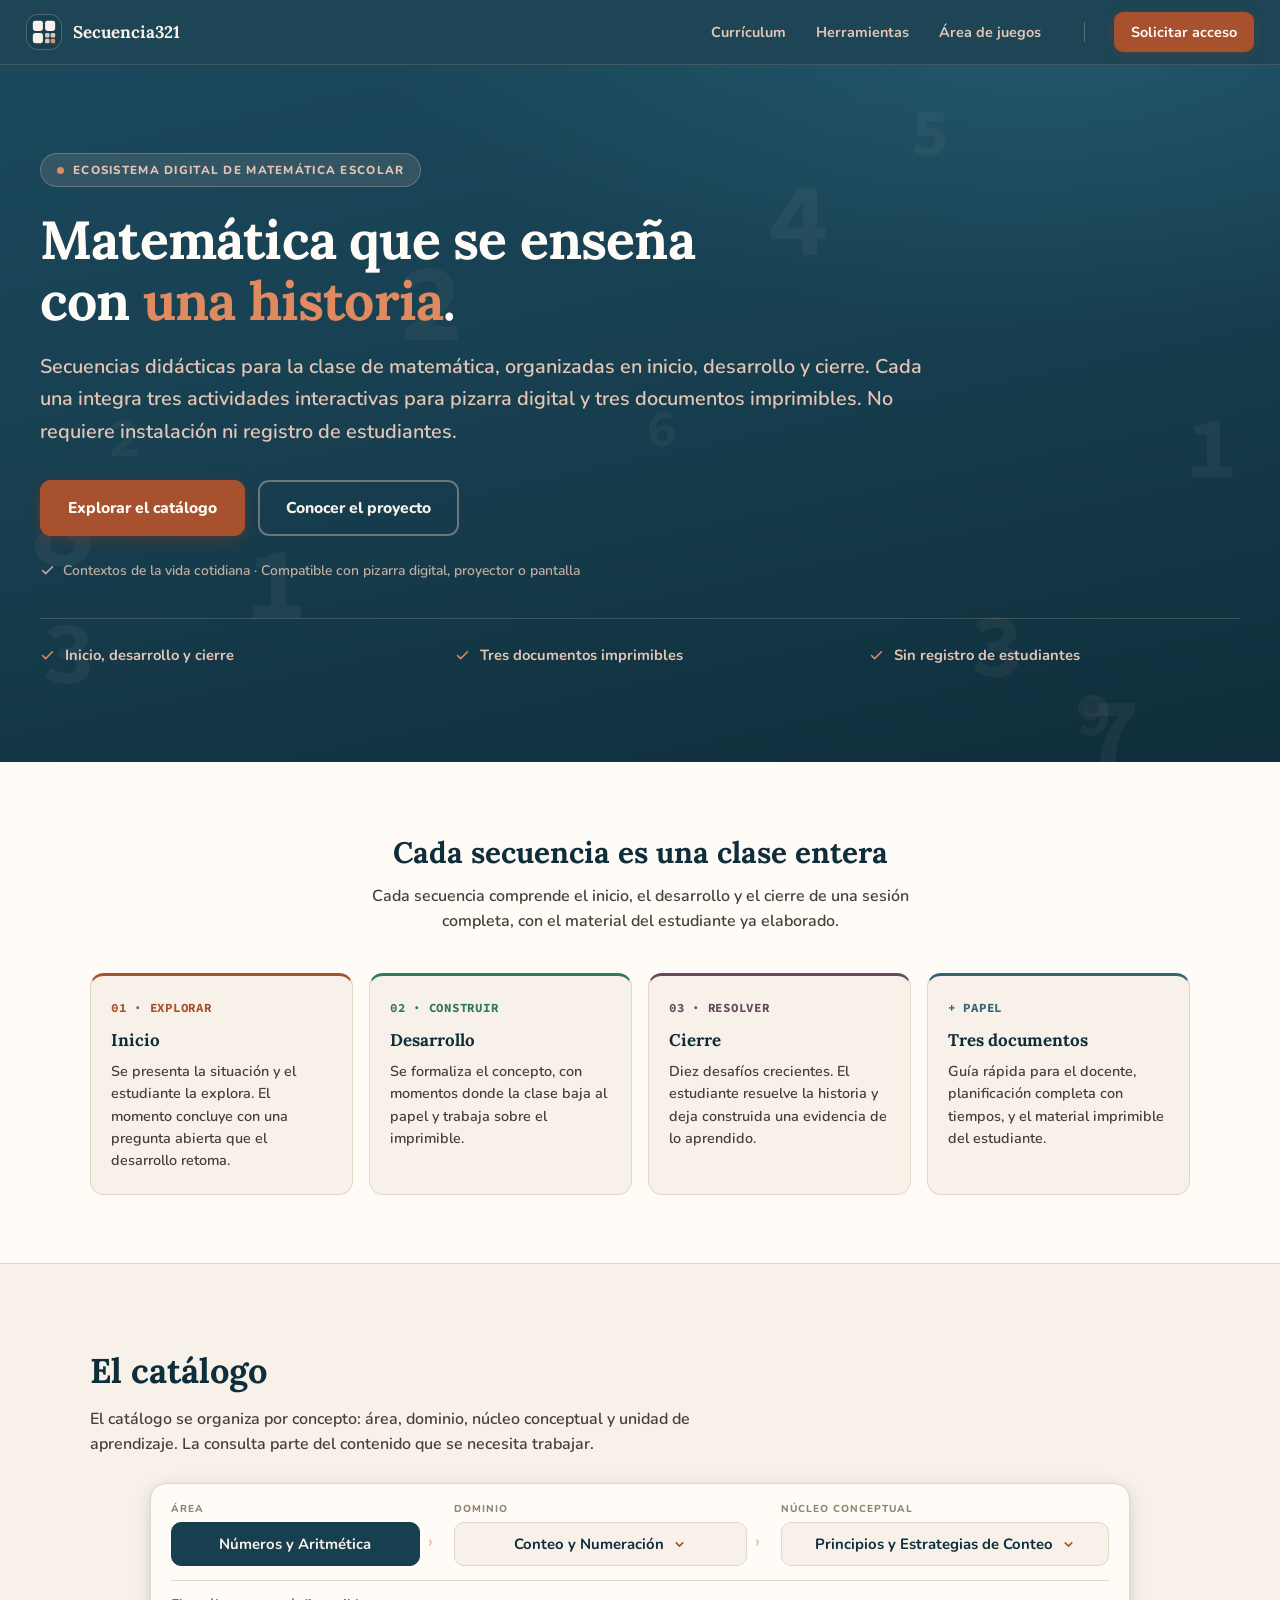
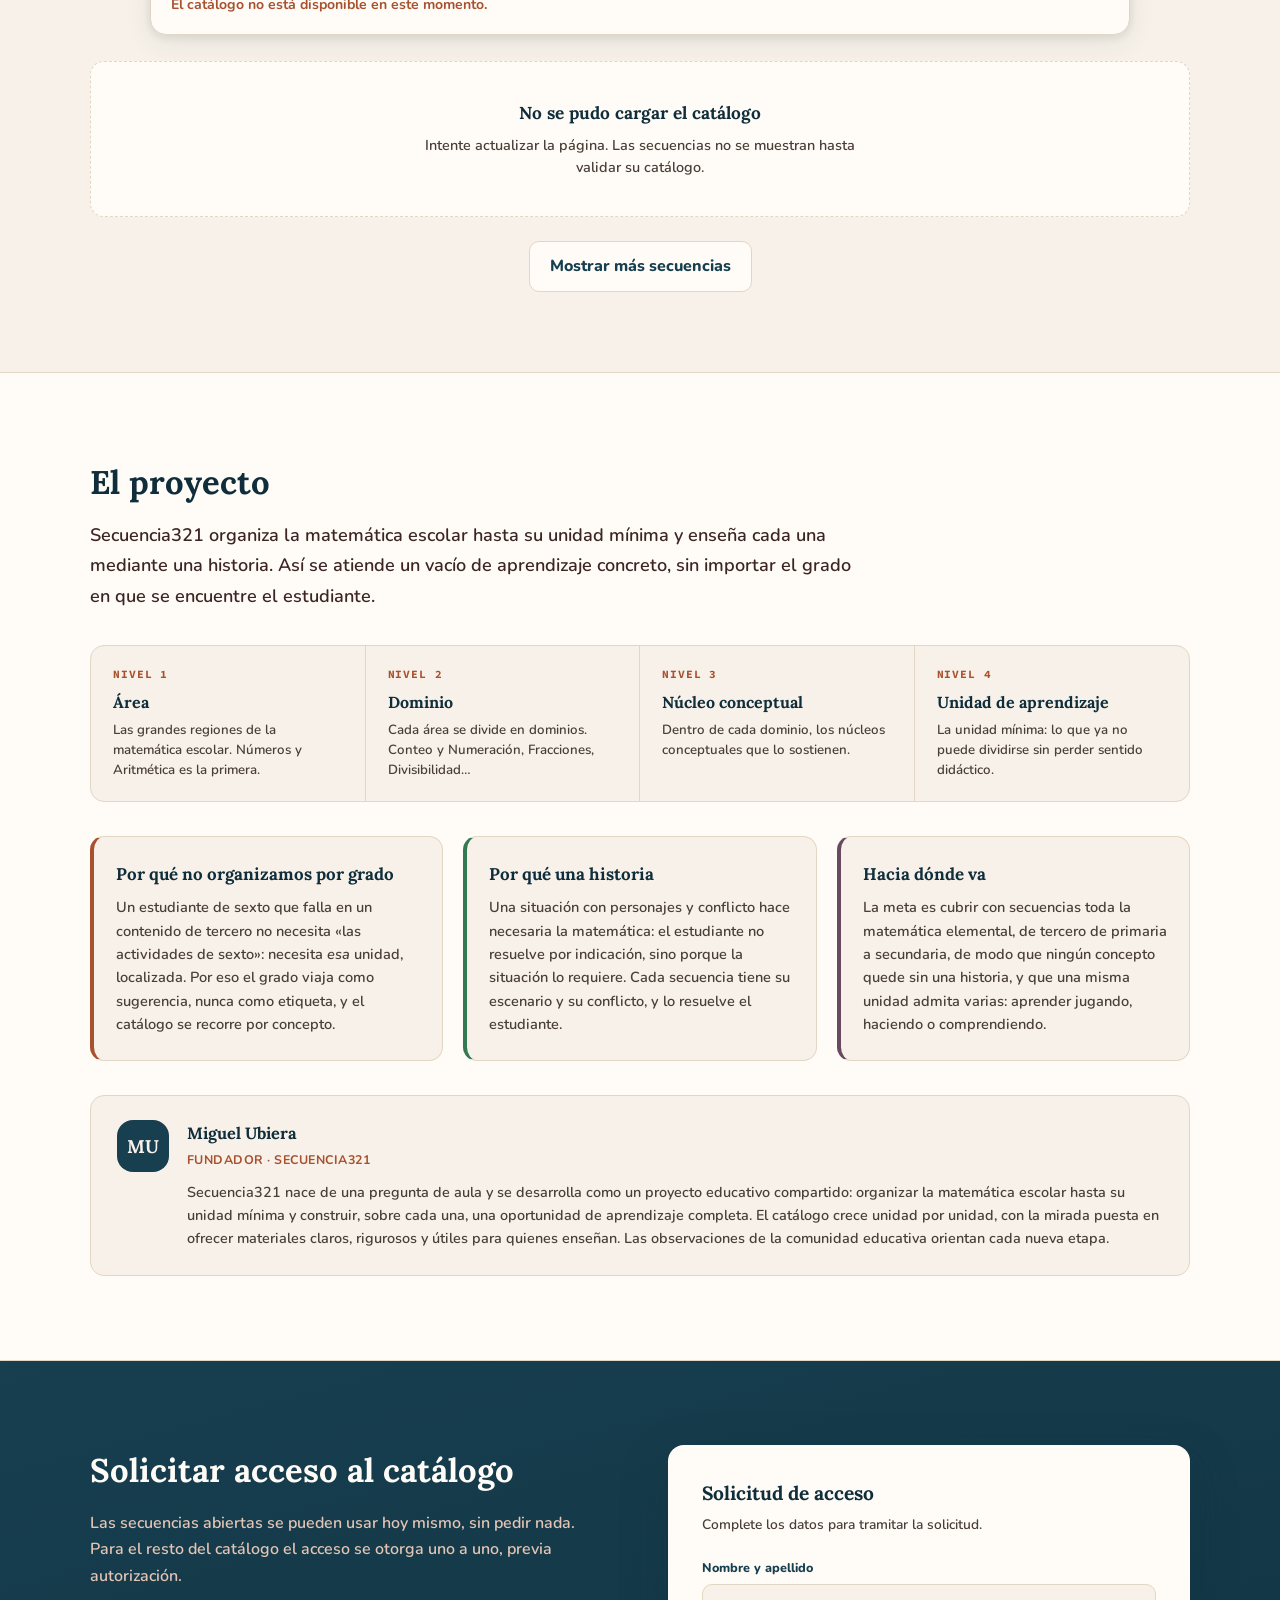
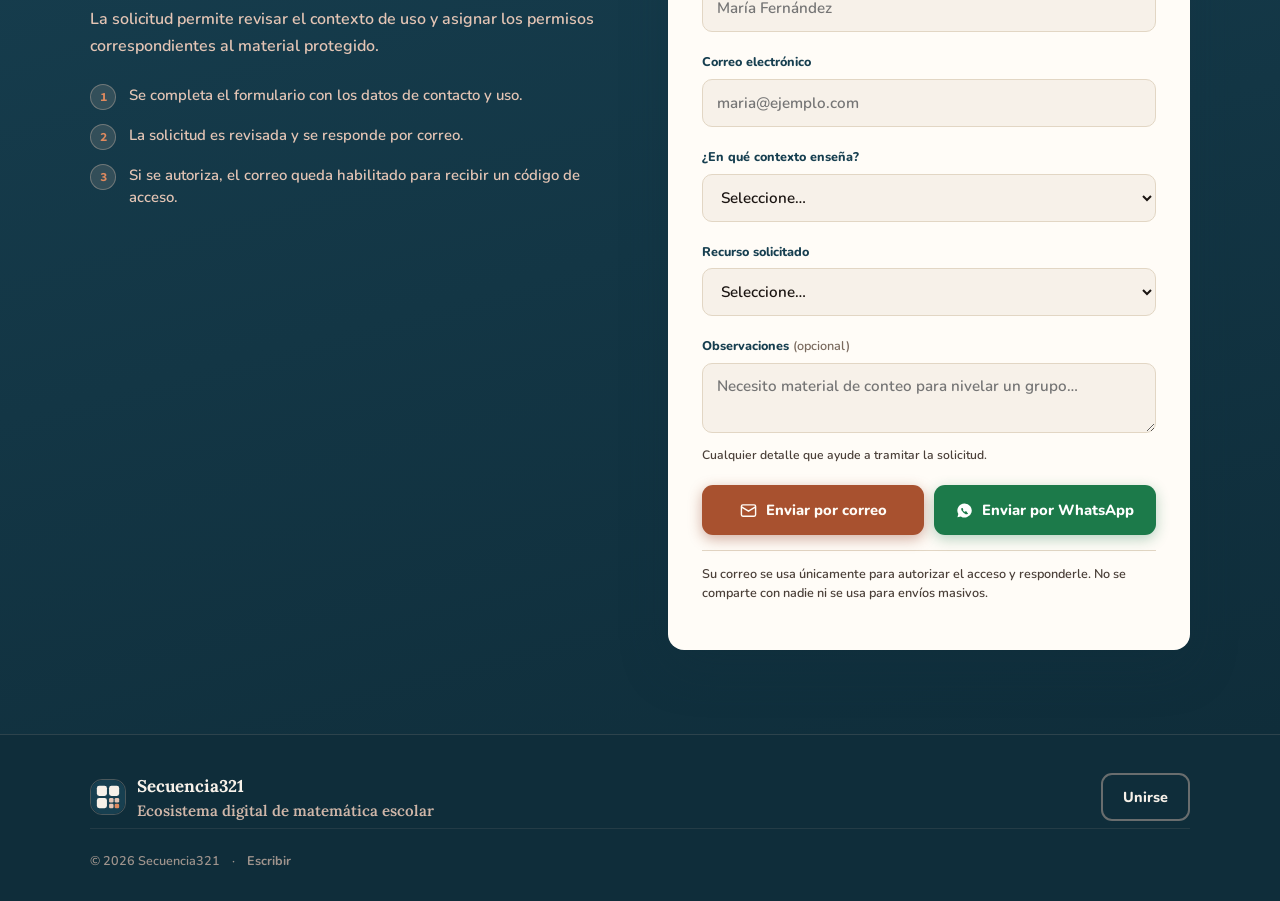
==== commit c682f2a6: "El área de juegos abre la sala." ====
--- a/index.html
+++ b/index.html
@@ -652,7 +652,7 @@
         </div>
       </div>
       <a href="#herramientas" id="lnkHerramientas">Herramientas</a>
-      <a href="#juegos" id="lnkJuegos">Área de juegos</a>
+      <a href="index-juegos.html" id="lnkJuegos">Área de juegos</a>
       <a href="#acerca" id="lnkAcerca" hidden>Acerca de</a>
       <button type="button" class="enlace-plano" id="btnPlanes" hidden>Planes</button>
       <a class="btn-barra" href="#acceso">Solicitar acceso</a>
@@ -667,7 +667,7 @@
 <div class="menu-movil" id="menuMovil" hidden>
   <nav class="menu-movil-int" aria-label="Menú">
     <a href="#herramientas" id="lnkHerramientasMovil">Herramientas</a>
-    <a href="#juegos" id="lnkJuegosMovil">Área de juegos</a>
+    <a href="index-juegos.html" id="lnkJuegosMovil">Área de juegos</a>
     <a href="#acerca" id="lnkAcercaMovil" hidden>Acerca de</a>
 
     <button type="button" class="plegable-cabeza" data-plegable="mv-curriculum" aria-expanded="false" aria-controls="mv-curriculum">
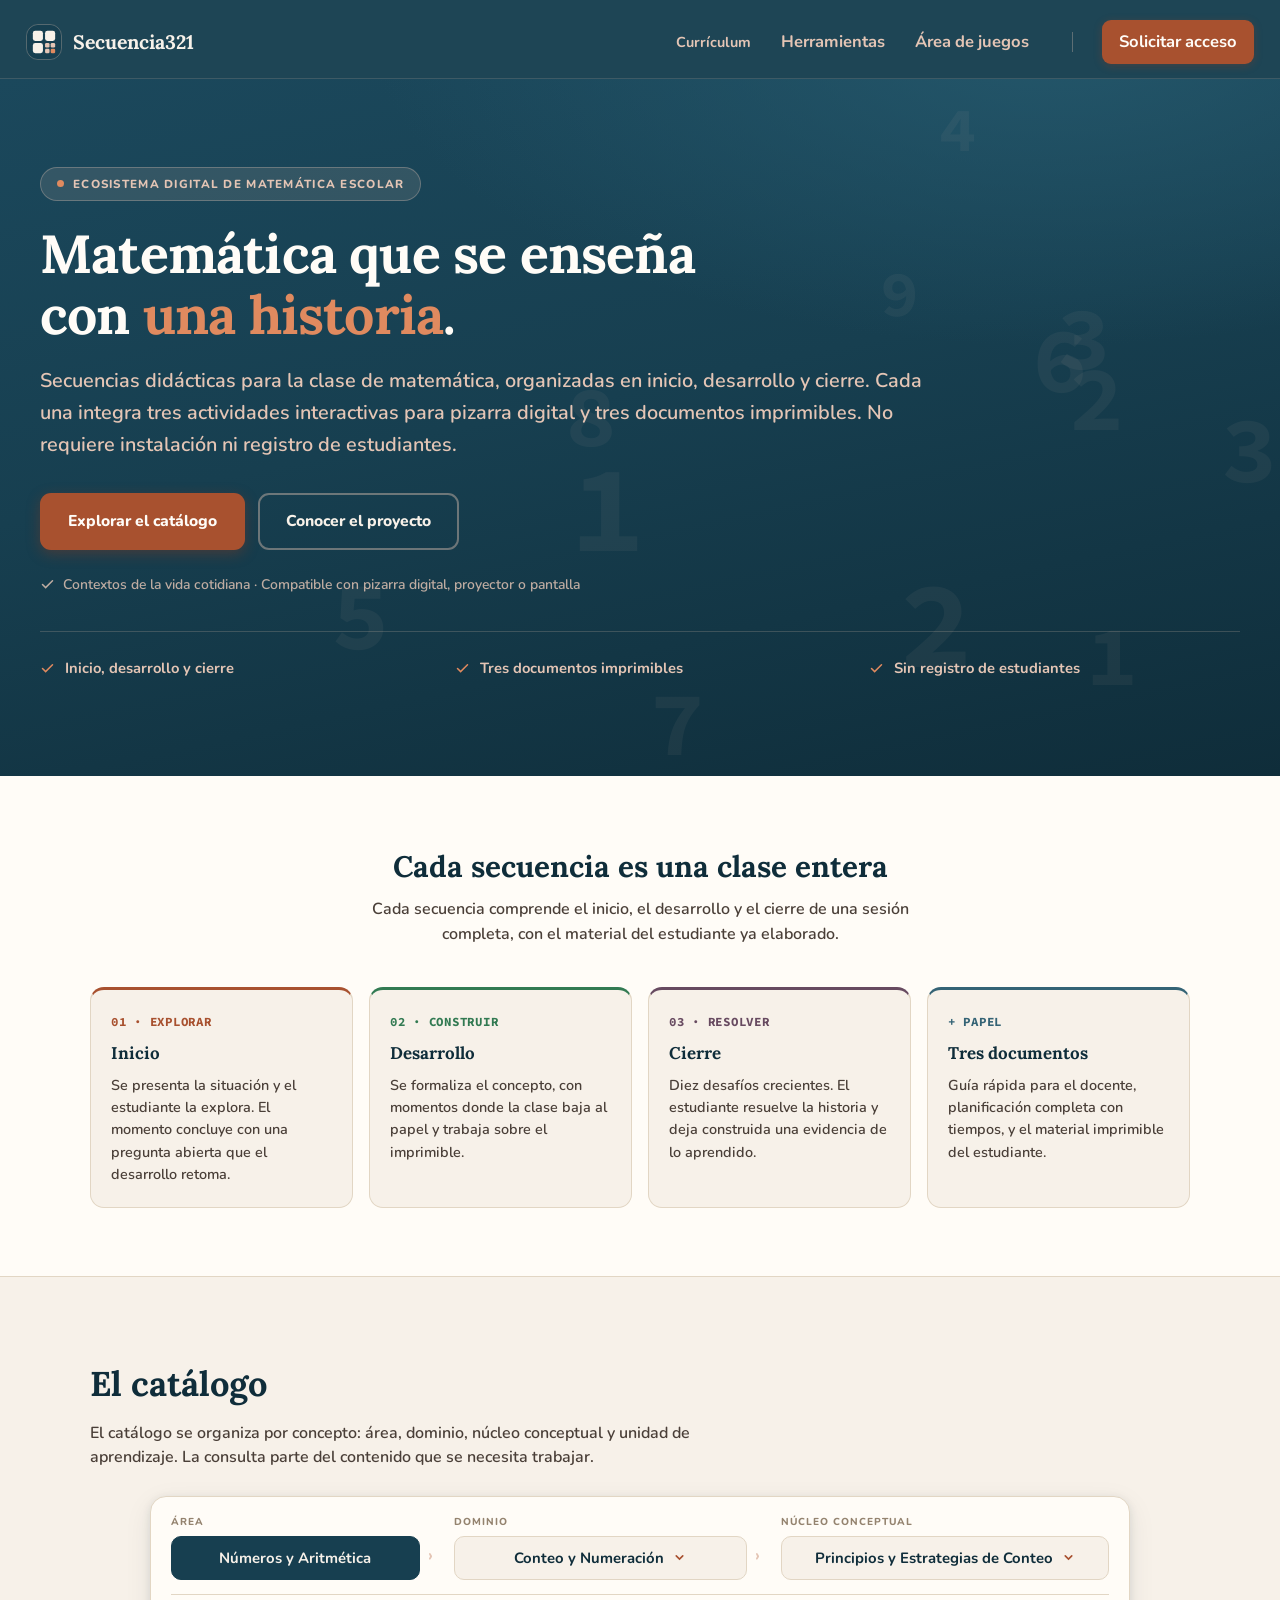
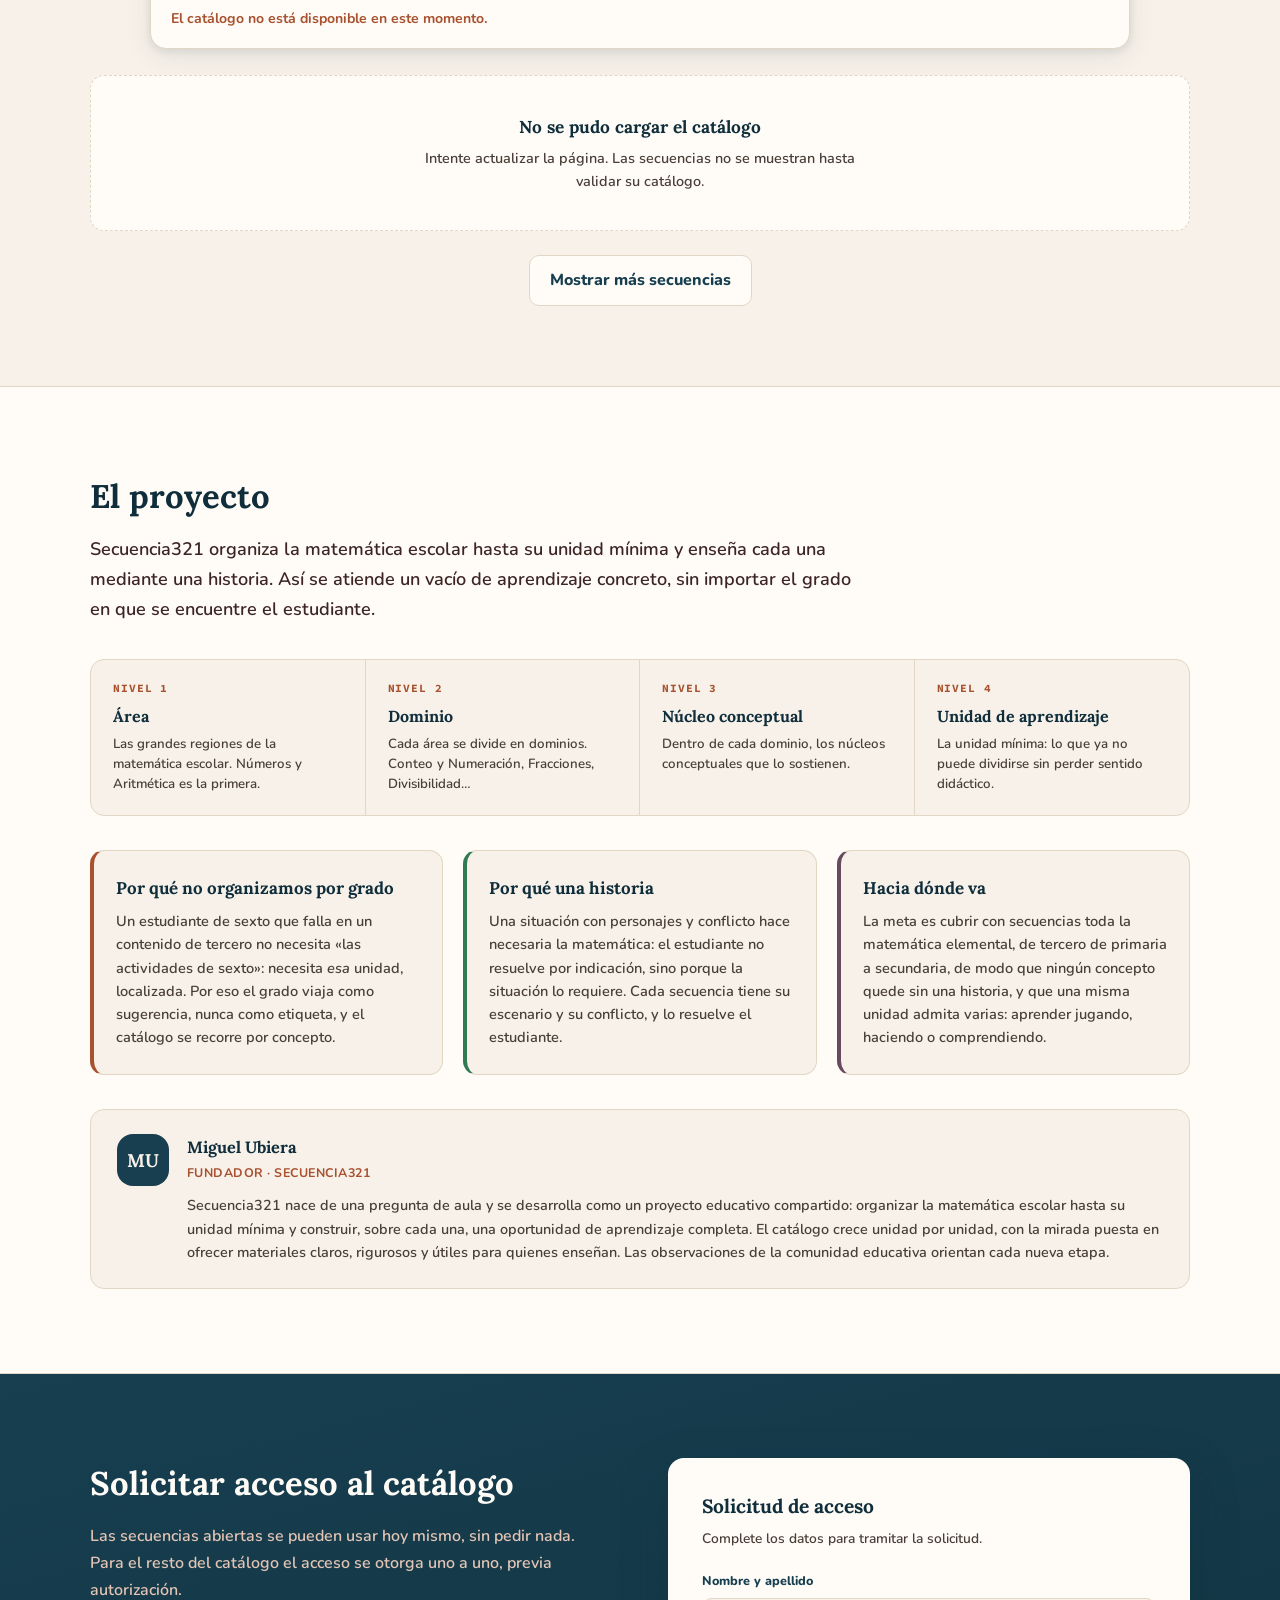
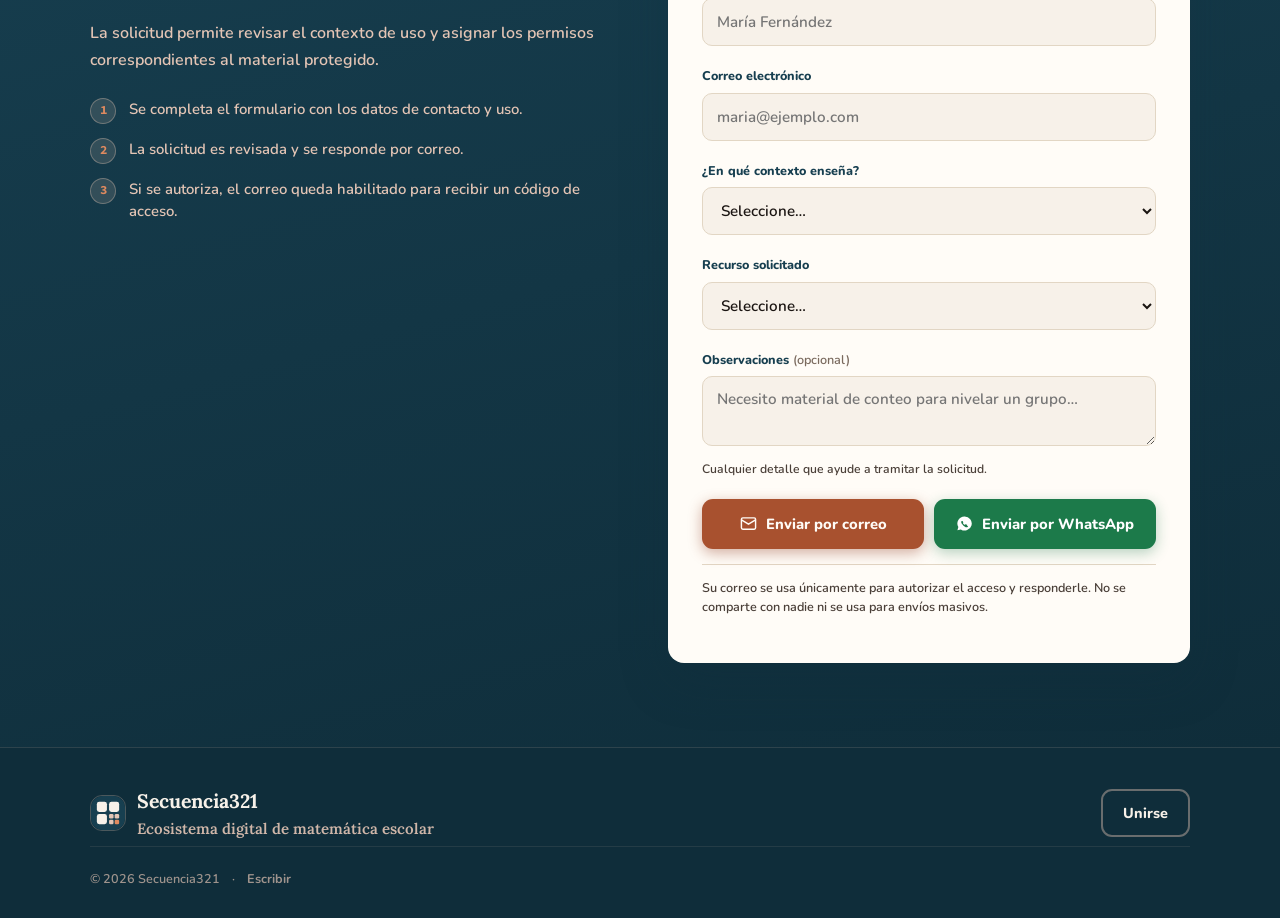
==== commit d8c27cf0: "Sube la letra de la barra de la portada y la separa del borde." ====
--- a/index.html
+++ b/index.html
@@ -98,13 +98,13 @@
 
 /* ═══ BARRA ═══ */
 .barra{position:sticky;top:0;z-index:40;background:rgba(23,63,80,.97);backdrop-filter:saturate(140%) blur(8px);border-bottom:1px solid rgba(228,197,181,.16)}
-.barra-int{display:flex;align-items:center;gap:16px;min-height:64px;max-width:none;padding-left:clamp(18px,2vw,28px);padding-right:clamp(18px,2vw,28px)}
+.barra-int{display:flex;align-items:center;gap:16px;min-height:70px;max-width:none;padding:20px clamp(18px,2vw,28px) 14px}
 .marca{display:flex;align-items:center;gap:11px;text-decoration:none;margin-right:auto;min-width:0}
 .marca-icono{width:36px;height:36px;border-radius:12px;flex:0 0 auto;border:1px solid rgba(228,197,181,.28)}
 .marca-icono img{width:100%;height:100%;border-radius:inherit}
-.marca-txt{font-family:var(--fam-titulo);font-weight:700;font-size:1.06rem;color:var(--cr-base);min-width:0;white-space:nowrap;overflow:hidden;text-overflow:ellipsis}
+.marca-txt{font-family:var(--fam-titulo);font-weight:700;font-size:1.219rem;color:var(--cr-base);min-width:0;white-space:nowrap;overflow:hidden;text-overflow:ellipsis}
 .barra-nav{display:flex;gap:4px;align-items:center}
-.barra-nav a{text-decoration:none;color:var(--si-rosa);font-size:.9rem;font-weight:700;padding:8px 13px;border-radius:9px;transition:background var(--dur-1) var(--sal),color var(--dur-1) var(--sal)}
+.barra-nav a{text-decoration:none;color:var(--si-rosa);font-size:1.035rem;font-weight:700;padding:8px 13px;border-radius:9px;transition:background var(--dur-1) var(--sal),color var(--dur-1) var(--sal)}
 .barra-nav a:hover{background:rgba(228,197,181,.13);color:var(--cr-puro)}
 /* «Solicitar acceso» es la única ACCIÓN de la barra; los demás son sitios a
    los que ir. Se separa del grupo para que se lea como otra categoría de
@@ -177,11 +177,11 @@
   .barra-nav{display:none}
   .barra-menu{display:inline-flex}
   .barra-acceso-movil{display:inline-flex;align-items:center;justify-content:center;text-decoration:none;
-    background:var(--te-base);color:var(--cr-puro)!important;font-weight:800;font-size:.84rem;
+    background:var(--te-base);color:var(--cr-puro)!important;font-weight:800;font-size:.966rem;
     padding:9px 15px;border-radius:9px;white-space:nowrap;flex:0 0 auto;
     transition:background var(--dur-1) var(--sal)}
   .barra-acceso-movil:hover{background:var(--te-medio)}
-  .marca-txt{font-size:.95rem}
+  .marca-txt{font-size:1.0925rem}
 }
 @media(min-width:861px){.menu-movil{display:none!important}}
 /* franja estrecha de escritorio: la barra se aprieta en vez de partirse */
@@ -194,14 +194,14 @@
      bajaba a 13.12.
      Se veía como una barra con dos tamaños de letra a la vez. Con `.barra`
      delante esta regla pesa más y gana, que es lo que siempre quiso hacer. */
-  .barra-nav a,.barra .menu-navegacion>button,.barra .barra-nav>.enlace-plano{font-size:.82rem;padding:7px 9px}
+  .barra-nav a,.barra .menu-navegacion>button,.barra .barra-nav>.enlace-plano{font-size:.943rem;padding:7px 9px}
   /* En la franja estrecha la barra se aprieta, pero la separación sigue
      siendo mayor que entre dos enlaces, y la rayita se recoloca con ella. */
   .btn-barra{margin-left:32px;padding:8px 13px!important}
   .btn-barra::before{left:-18px;height:17px}
-  .marca-txt{font-size:.95rem}
+  .marca-txt{font-size:1.0925rem}
 }
-@media(max-width:400px){.marca-txt{font-size:.86rem}.marca-icono{width:32px;height:32px;font-size:.76rem}}
+@media(max-width:400px){.marca-txt{font-size:.989rem}.marca-icono{width:32px;height:32px;font-size:.76rem}}
 
 /* ═══ PORTADA ═══ */
 .hero{position:relative;overflow:hidden;background:radial-gradient(1100px 520px at 82% -8%, #24576b 0%, transparent 62%),linear-gradient(168deg,#1b485c 0%,var(--pe-base) 46%,var(--pe-hondo) 100%);color:var(--cr-base);padding-block:clamp(52px,7.5vw,88px) clamp(58px,8vw,96px)}
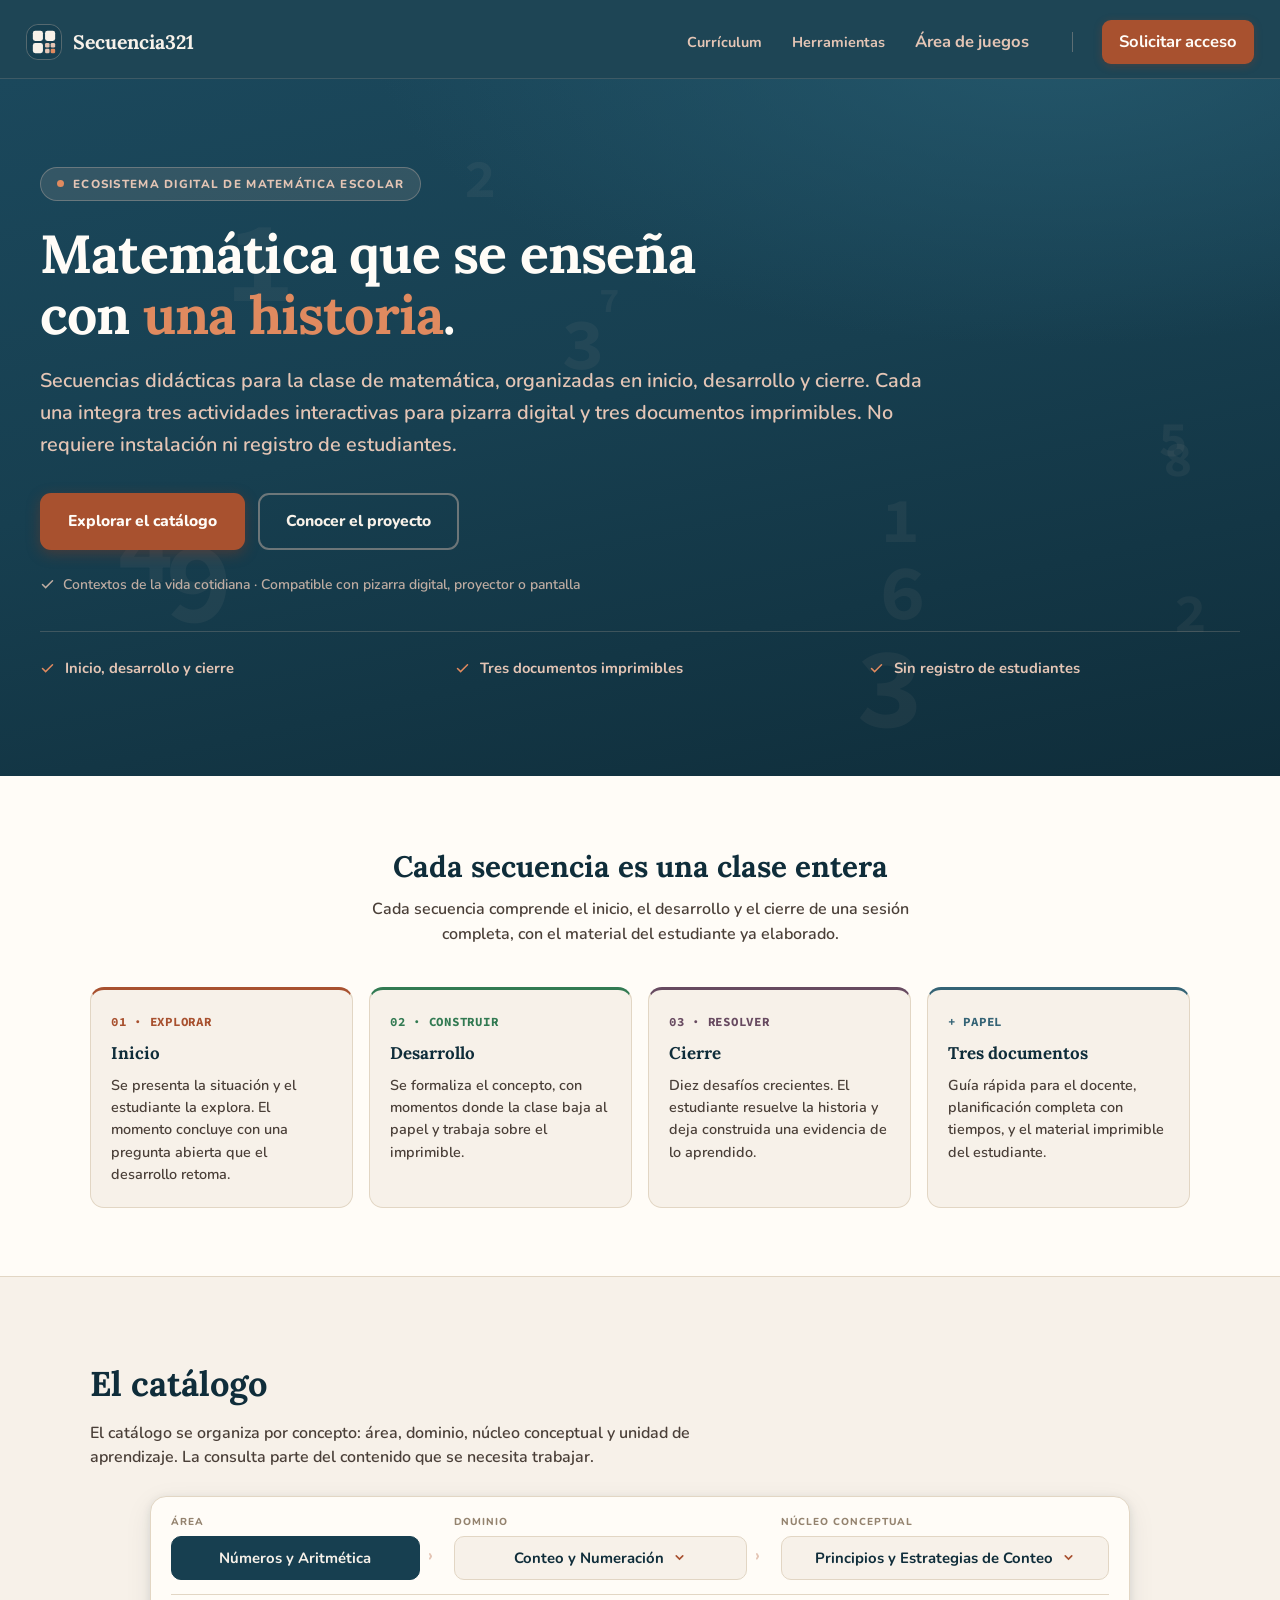
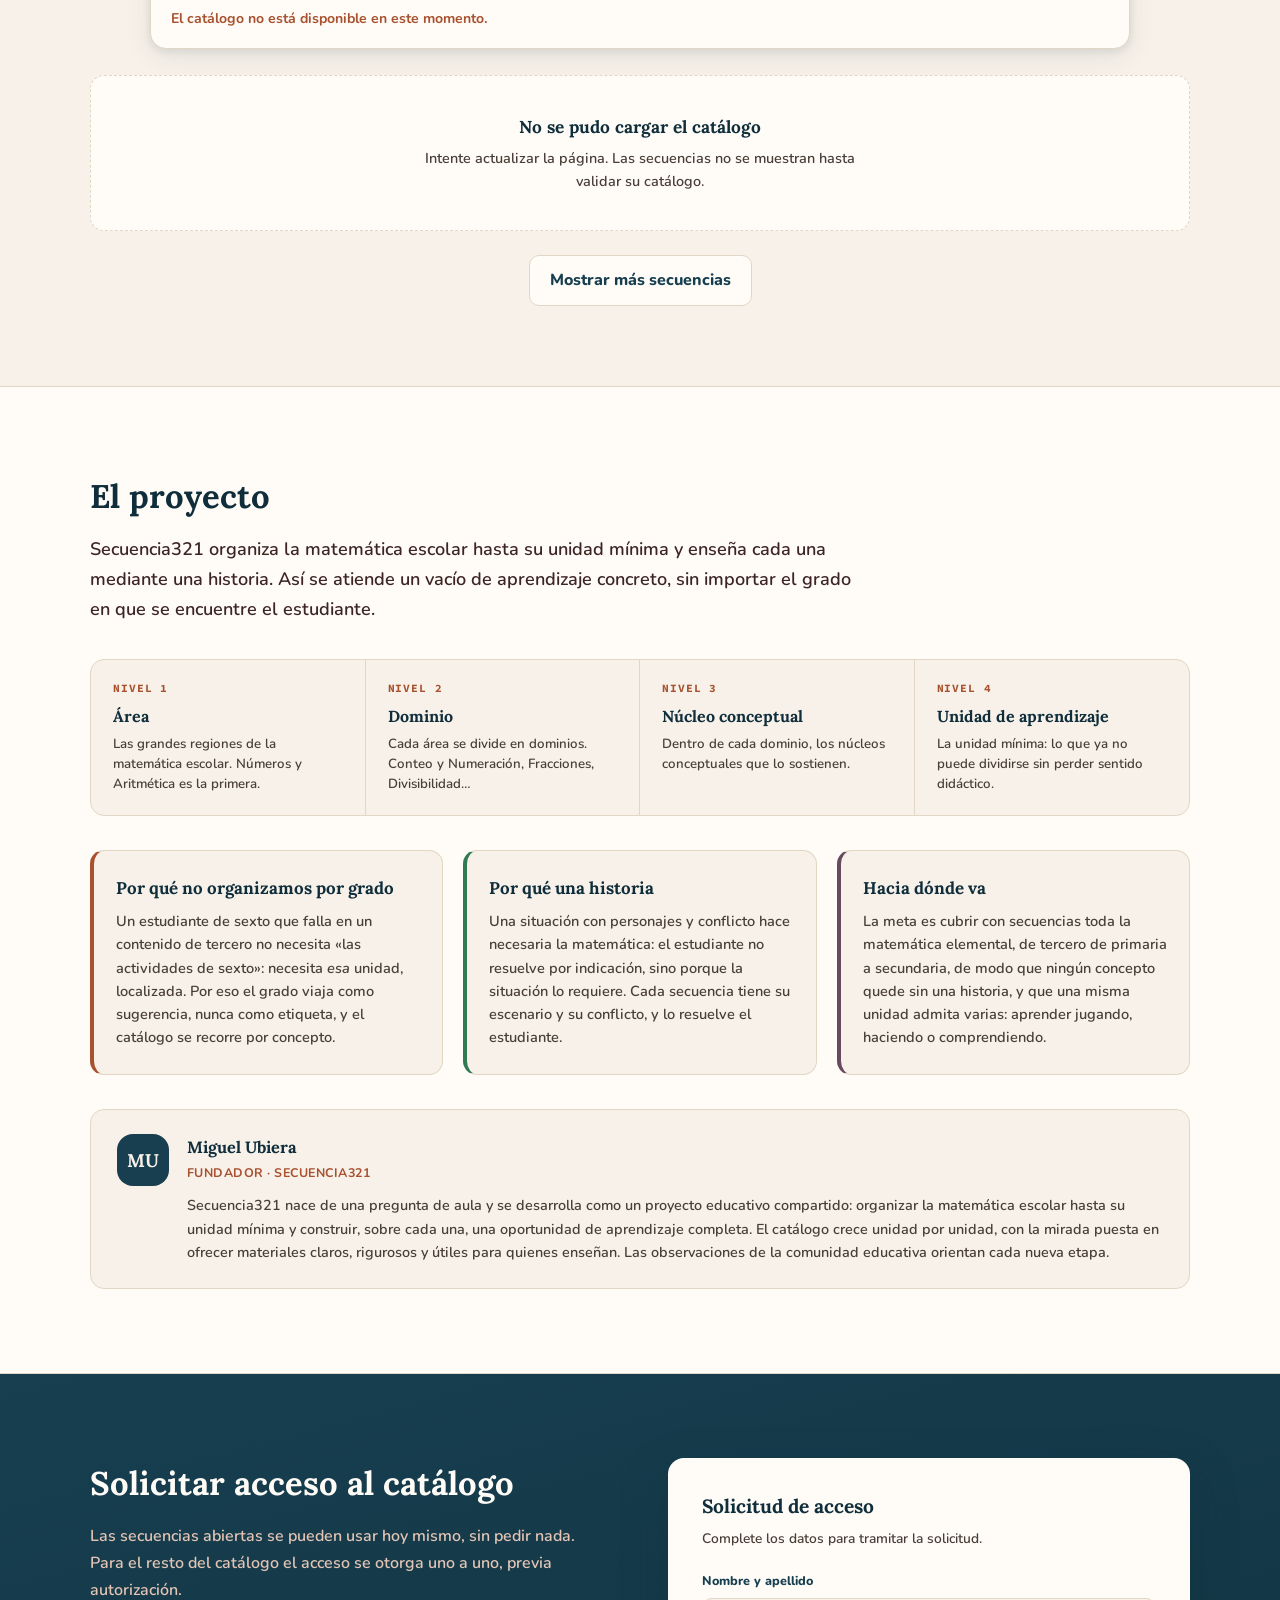
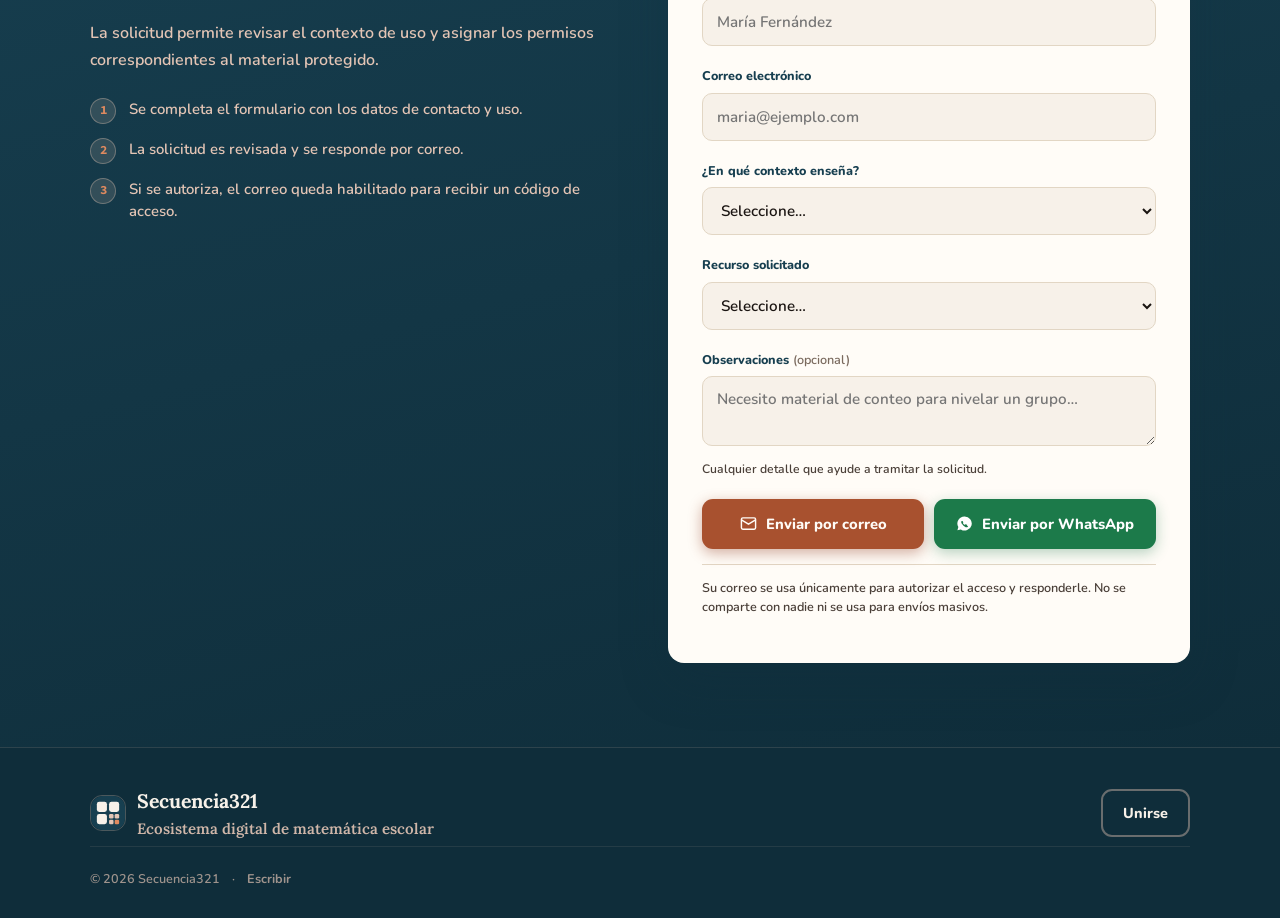
==== commit d37fca86: "Herramientas despliega Planos, Calculadora y Cronómetro." ====
--- a/index.html
+++ b/index.html
@@ -651,7 +651,16 @@
           <div class="curriculum-grid" id="curriculumMenu"><a href="/curriculo/">Aritmética</a></div>
         </div>
       </div>
-      <a href="#herramientas" id="lnkHerramientas">Herramientas</a>
+      <div class="menu-navegacion">
+        <button type="button" id="lnkHerramientas" data-menu-button="herramientas" aria-expanded="false">Herramientas</button>
+        <div class="menu-panel curriculum-panel" data-menu="herramientas" hidden>
+          <div class="curriculum-grid">
+            <a href="index-planos.html">Planos</a>
+            <a href="index-calculadora.html">Calculadora</a>
+            <a href="index-cronometro.html">Cronómetro</a>
+          </div>
+        </div>
+      </div>
       <a href="index-juegos.html" id="lnkJuegos">Área de juegos</a>
       <a href="#acerca" id="lnkAcerca" hidden>Acerca de</a>
       <button type="button" class="enlace-plano" id="btnPlanes" hidden>Planes</button>
@@ -666,7 +675,11 @@
 
 <div class="menu-movil" id="menuMovil" hidden>
   <nav class="menu-movil-int" aria-label="Menú">
-    <a href="#herramientas" id="lnkHerramientasMovil">Herramientas</a>
+    <button type="button" class="plegable-cabeza" id="lnkHerramientasMovil" data-plegable="mv-herramientas" aria-expanded="false" aria-controls="mv-herramientas">
+      Herramientas
+      <svg class="chev" width="14" height="14" viewBox="0 0 24 24" fill="none" stroke="currentColor" stroke-width="3" stroke-linecap="round" aria-hidden="true"><path d="m6 9 6 6 6-6"/></svg>
+    </button>
+    <div class="plegable-cuerpo" id="mv-herramientas"><div><a href="index-planos.html">Planos</a><a href="index-calculadora.html">Calculadora</a><a href="index-cronometro.html">Cronómetro</a></div></div>
     <a href="index-juegos.html" id="lnkJuegosMovil">Área de juegos</a>
     <a href="#acerca" id="lnkAcercaMovil" hidden>Acerca de</a>
 
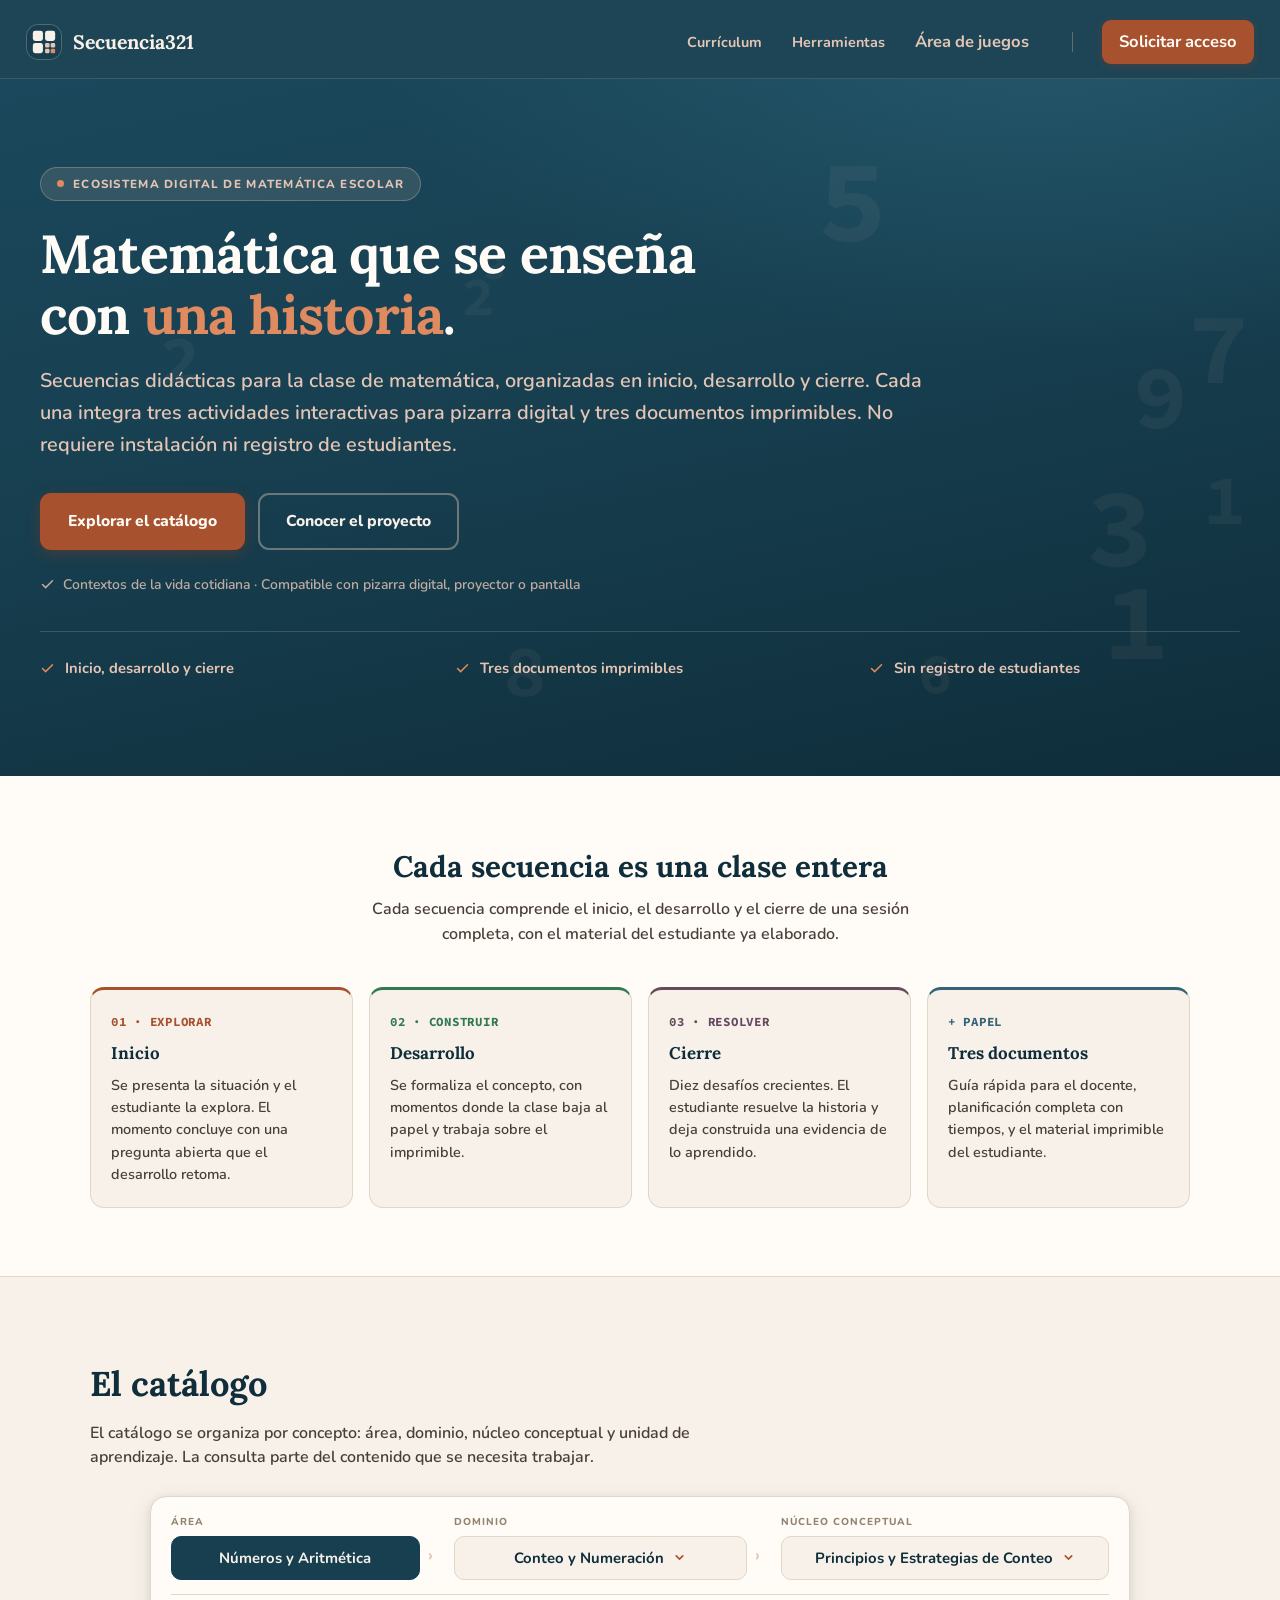
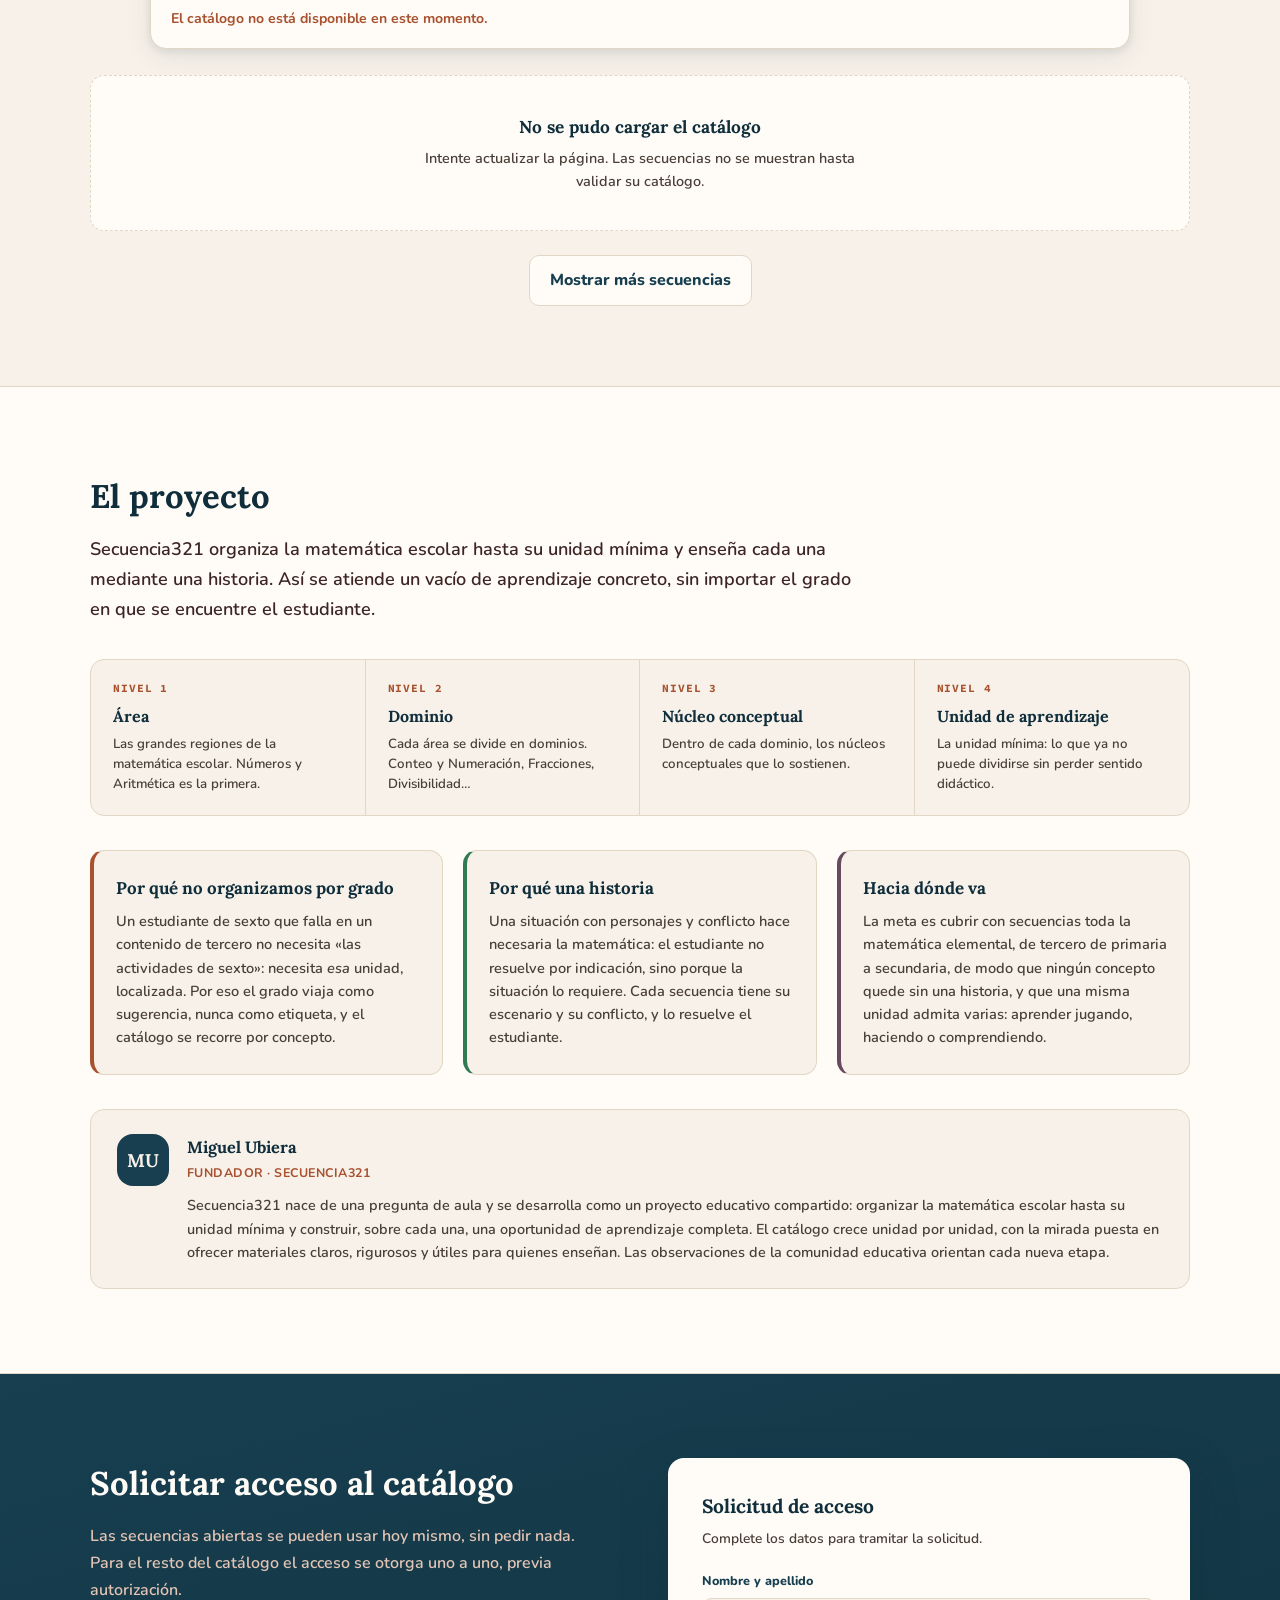
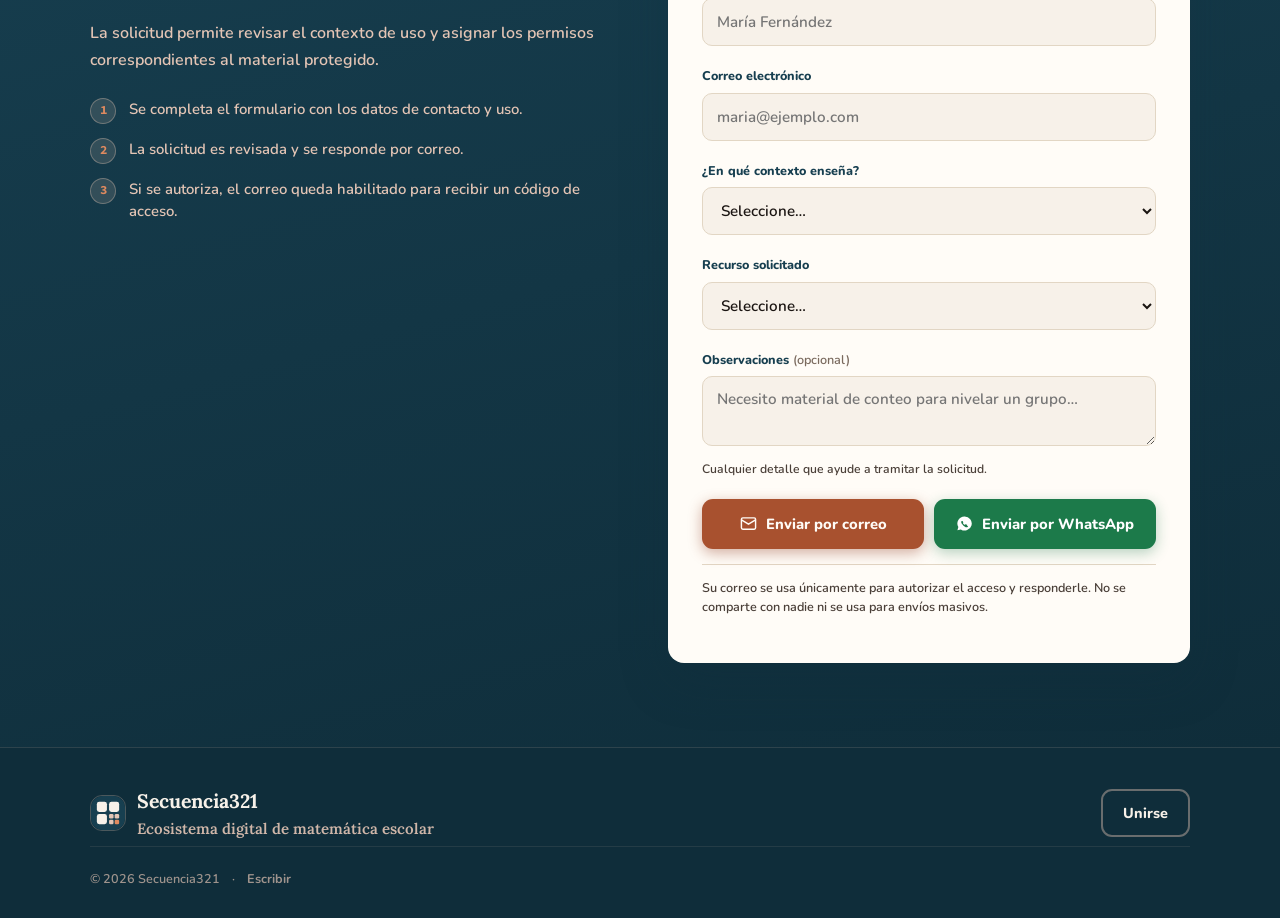
==== commit 2dc5e05e: "El menú Cronómetro abre la colección." ====
--- a/index.html
+++ b/index.html
@@ -657,7 +657,7 @@
           <div class="curriculum-grid">
             <a href="index-planos.html">Planos</a>
             <a href="index-calculadora.html">Calculadora</a>
-            <a href="index-cronometro.html">Cronómetro</a>
+            <a href="propuesta-de-cronometros.html">Cronómetro</a>
           </div>
         </div>
       </div>
@@ -679,7 +679,7 @@
       Herramientas
       <svg class="chev" width="14" height="14" viewBox="0 0 24 24" fill="none" stroke="currentColor" stroke-width="3" stroke-linecap="round" aria-hidden="true"><path d="m6 9 6 6 6-6"/></svg>
     </button>
-    <div class="plegable-cuerpo" id="mv-herramientas"><div><a href="index-planos.html">Planos</a><a href="index-calculadora.html">Calculadora</a><a href="index-cronometro.html">Cronómetro</a></div></div>
+    <div class="plegable-cuerpo" id="mv-herramientas"><div><a href="index-planos.html">Planos</a><a href="index-calculadora.html">Calculadora</a><a href="propuesta-de-cronometros.html">Cronómetro</a></div></div>
     <a href="index-juegos.html" id="lnkJuegosMovil">Área de juegos</a>
     <a href="#acerca" id="lnkAcercaMovil" hidden>Acerca de</a>
 
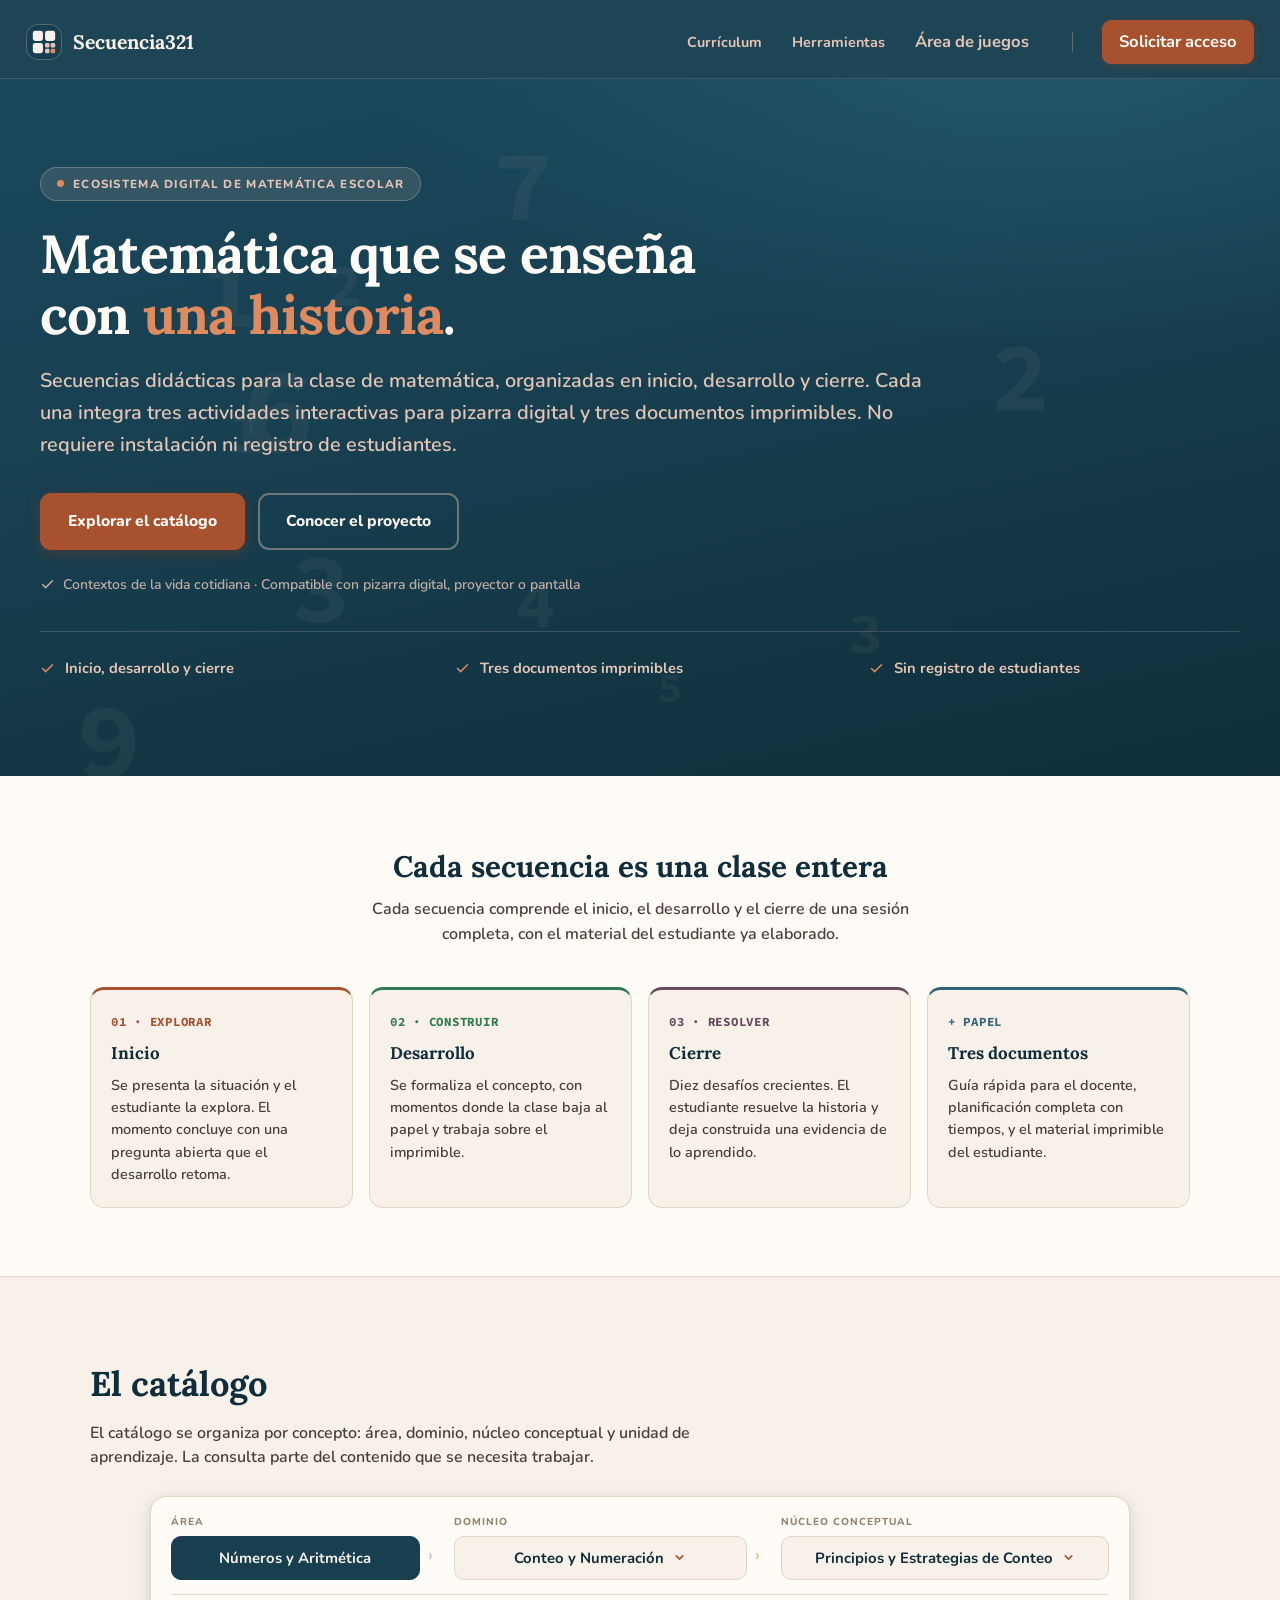
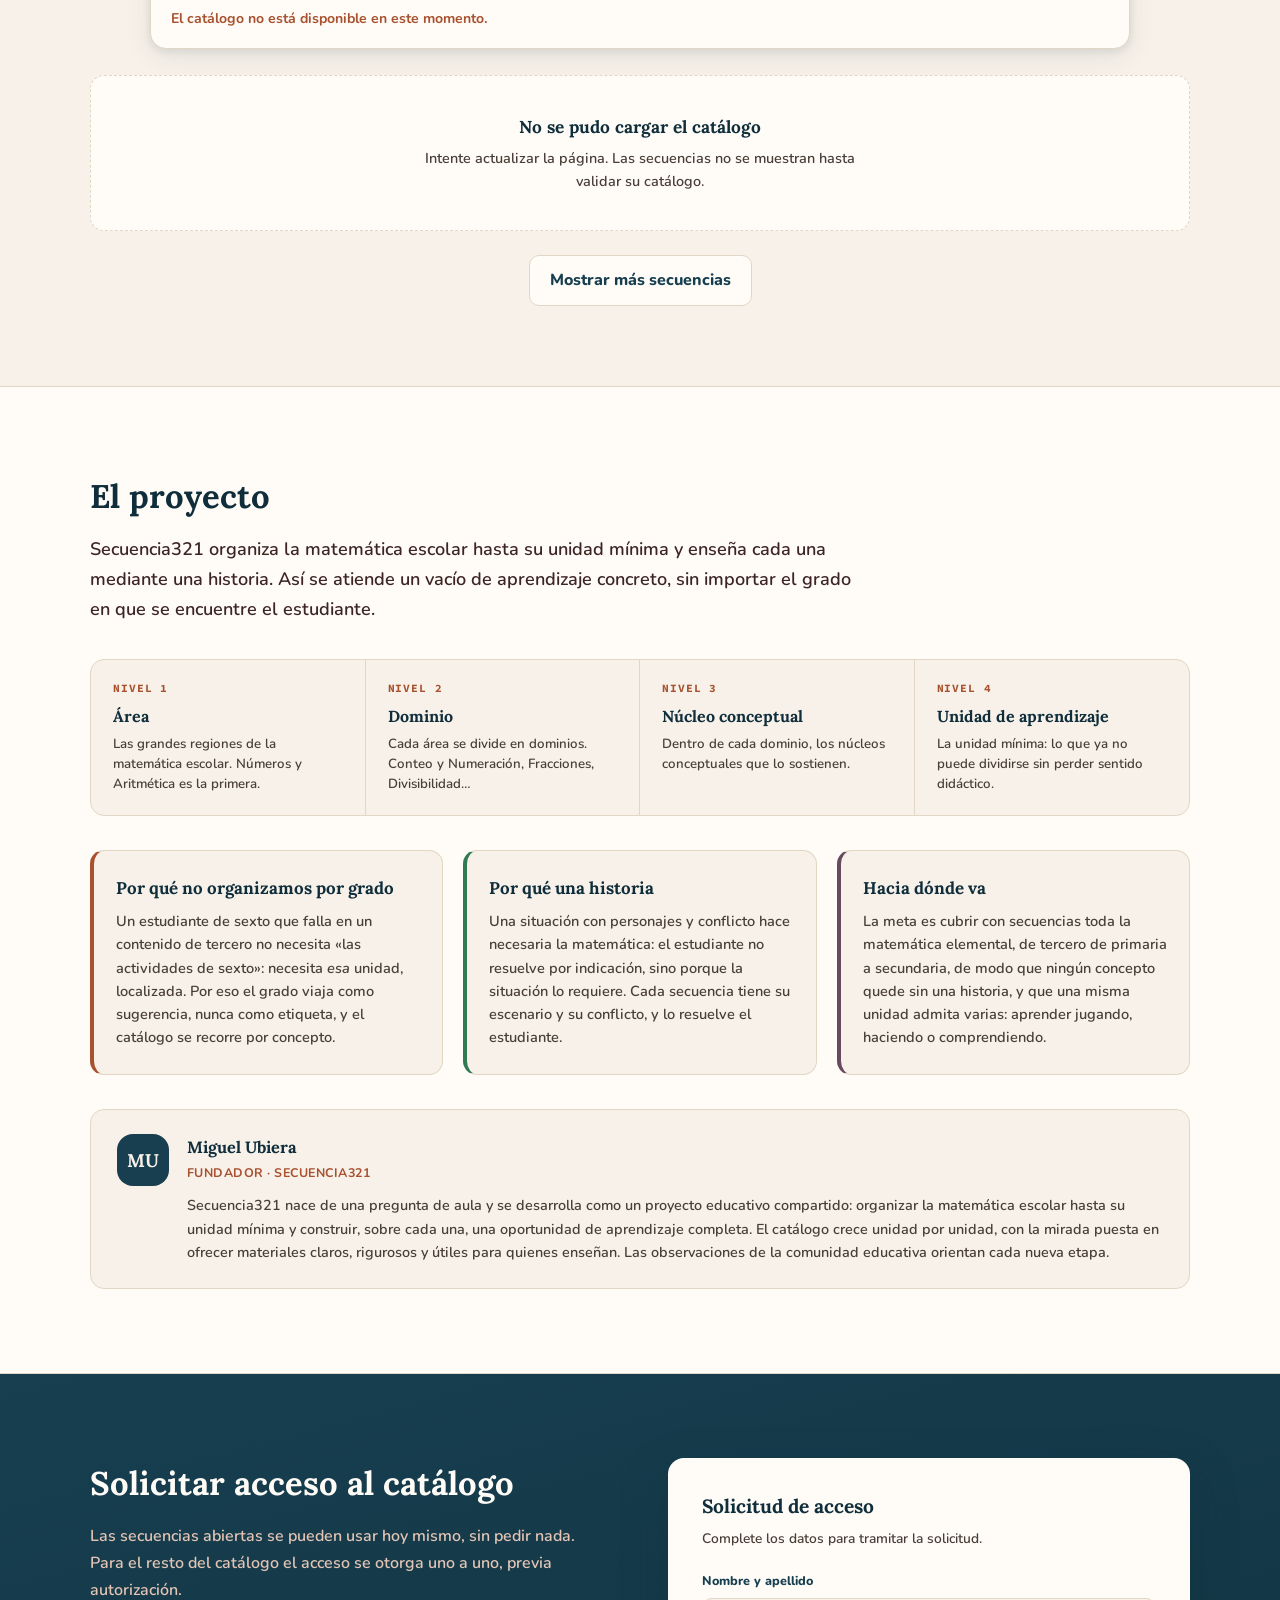
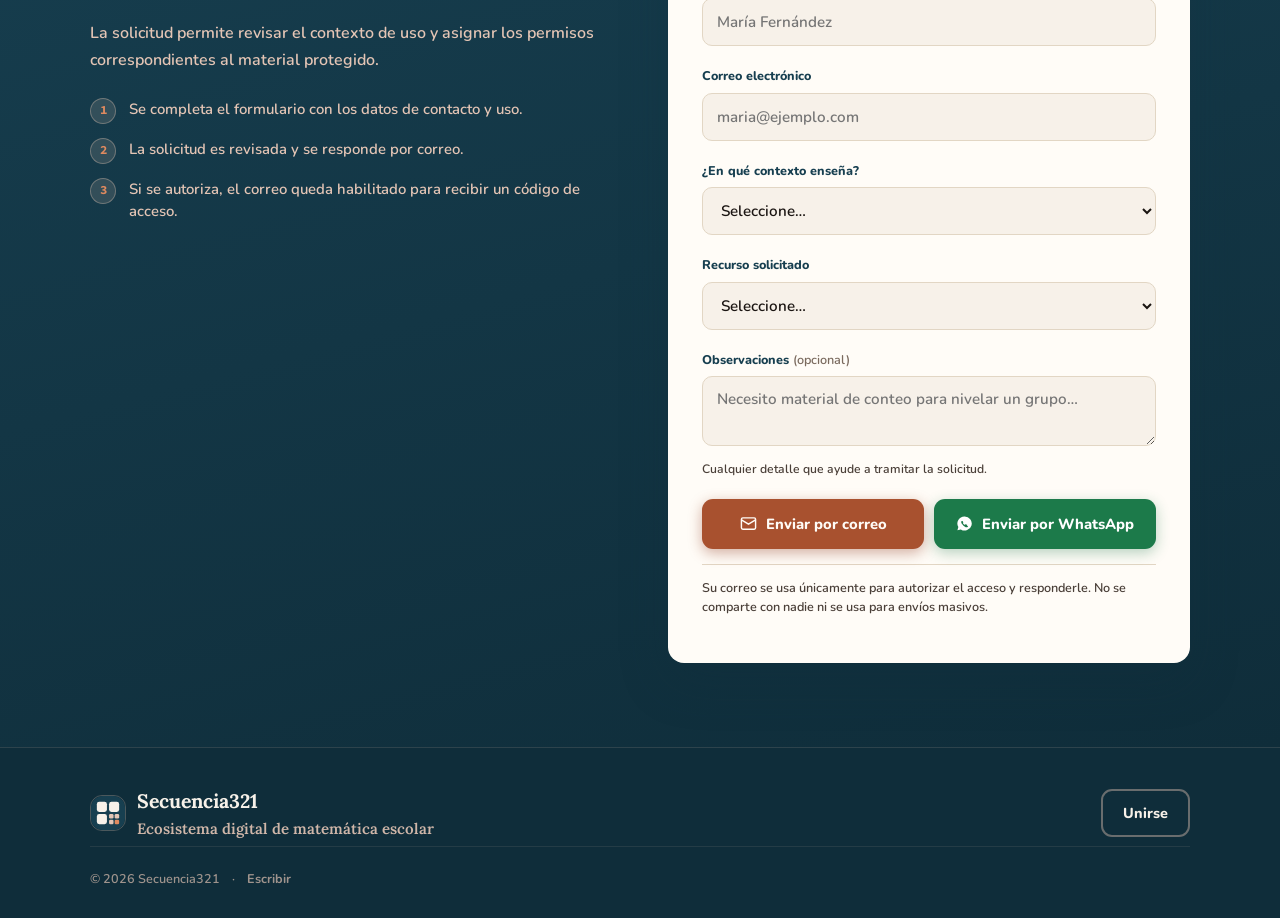
==== commit fdbce5c9: "Herramientas abre los índices de su carpeta." ====
--- a/index.html
+++ b/index.html
@@ -655,9 +655,9 @@
         <button type="button" id="lnkHerramientas" data-menu-button="herramientas" aria-expanded="false">Herramientas</button>
         <div class="menu-panel curriculum-panel" data-menu="herramientas" hidden>
           <div class="curriculum-grid">
-            <a href="index-planos.html">Planos</a>
-            <a href="index-calculadora.html">Calculadora</a>
-            <a href="propuesta-de-cronometros.html">Cronómetro</a>
+            <a href="herramientas/planos.html">Planos</a>
+            <a href="herramientas/calculadoras.html">Calculadora</a>
+            <a href="herramientas/cronometros.html">Cronómetro</a>
           </div>
         </div>
       </div>
@@ -679,7 +679,7 @@
       Herramientas
       <svg class="chev" width="14" height="14" viewBox="0 0 24 24" fill="none" stroke="currentColor" stroke-width="3" stroke-linecap="round" aria-hidden="true"><path d="m6 9 6 6 6-6"/></svg>
     </button>
-    <div class="plegable-cuerpo" id="mv-herramientas"><div><a href="index-planos.html">Planos</a><a href="index-calculadora.html">Calculadora</a><a href="propuesta-de-cronometros.html">Cronómetro</a></div></div>
+    <div class="plegable-cuerpo" id="mv-herramientas"><div><a href="herramientas/planos.html">Planos</a><a href="herramientas/calculadoras.html">Calculadora</a><a href="herramientas/cronometros.html">Cronómetro</a></div></div>
     <a href="index-juegos.html" id="lnkJuegosMovil">Área de juegos</a>
     <a href="#acerca" id="lnkAcercaMovil" hidden>Acerca de</a>
 
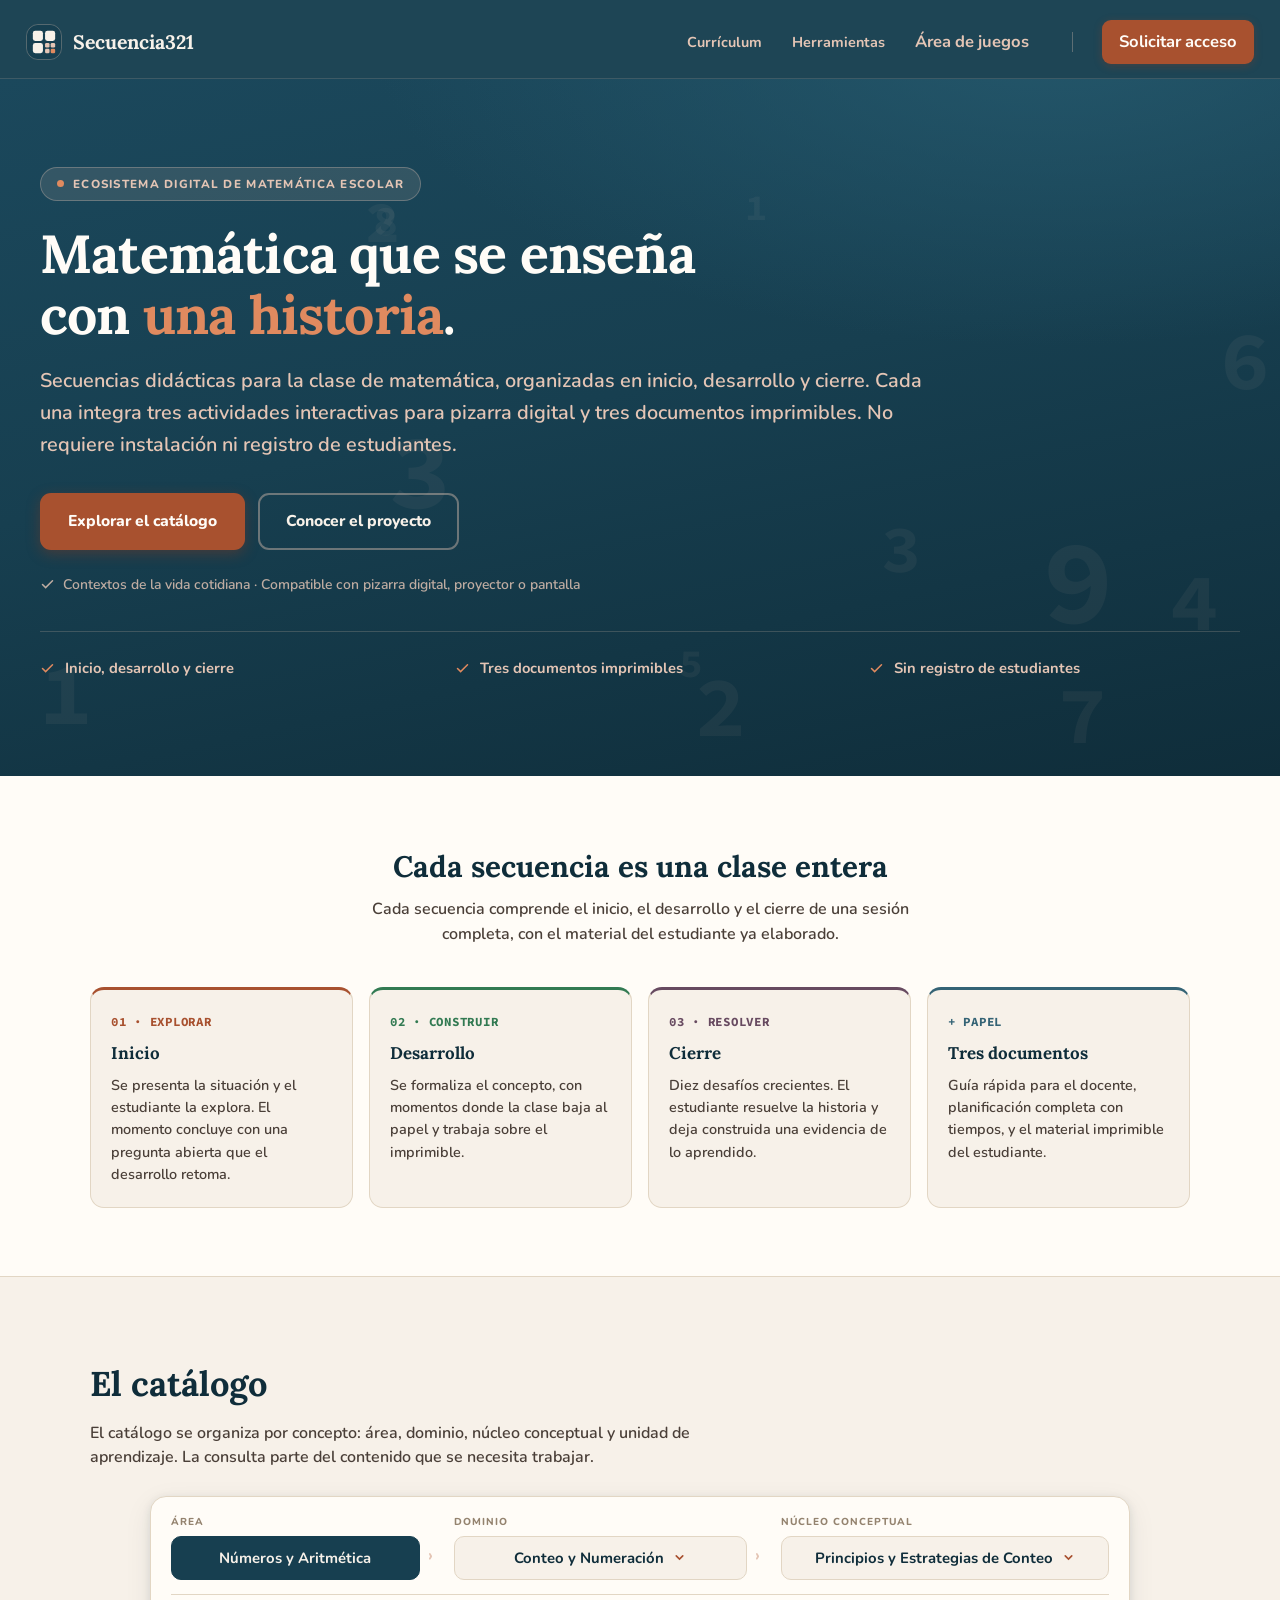
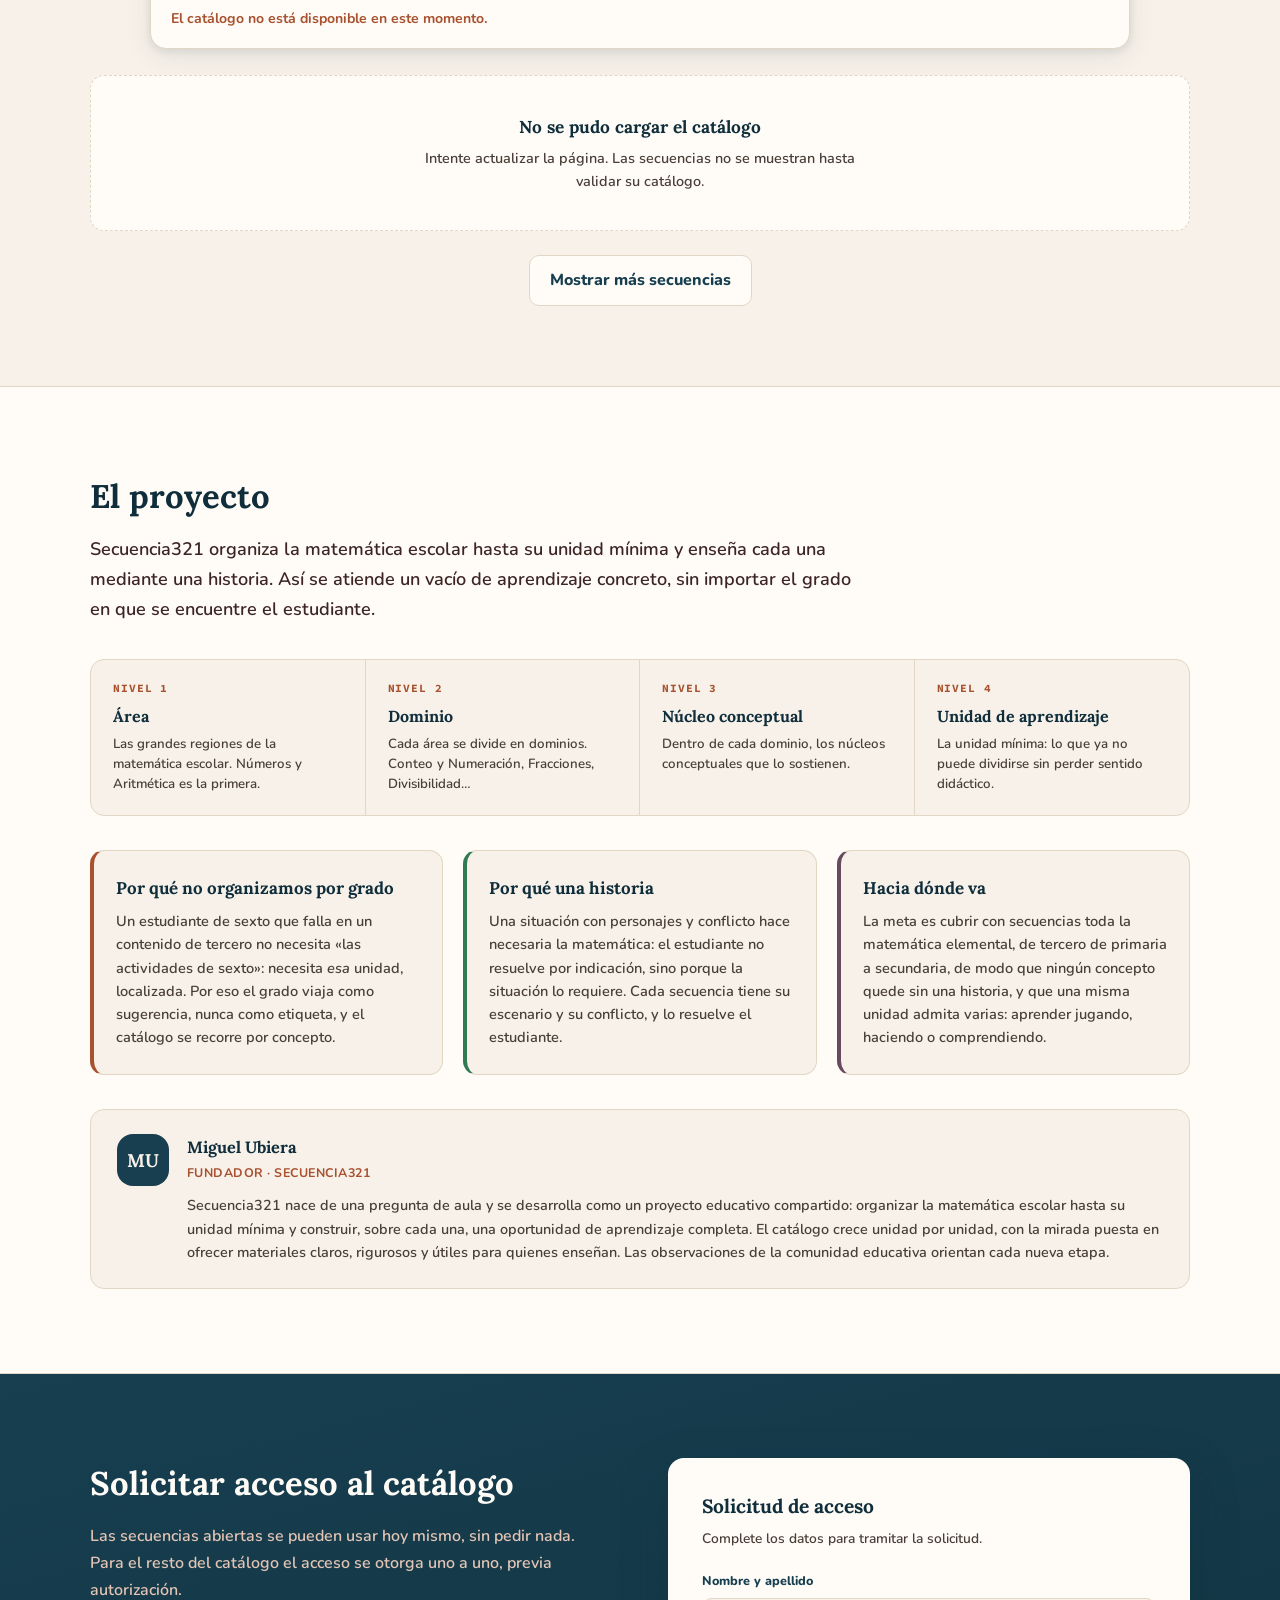
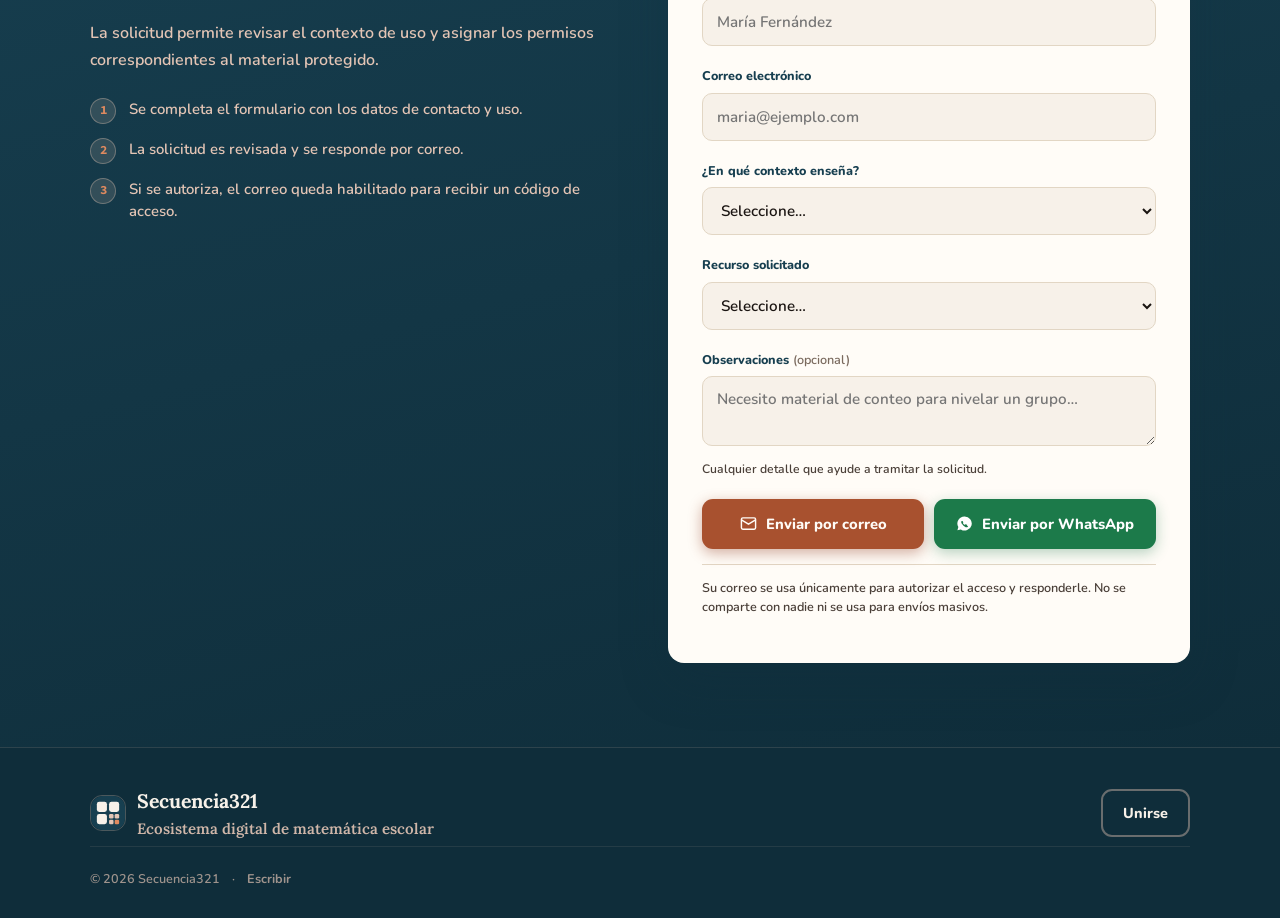
==== commit 9e969f9c: "El menú abre herramientas/cronometro.html." ====
--- a/index.html
+++ b/index.html
@@ -657,7 +657,7 @@
           <div class="curriculum-grid">
             <a href="herramientas/planos.html">Planos</a>
             <a href="herramientas/calculadoras.html">Calculadora</a>
-            <a href="herramientas/cronometros.html">Cronómetro</a>
+            <a href="herramientas/cronometro.html">Cronómetro</a>
           </div>
         </div>
       </div>
@@ -679,7 +679,7 @@
       Herramientas
       <svg class="chev" width="14" height="14" viewBox="0 0 24 24" fill="none" stroke="currentColor" stroke-width="3" stroke-linecap="round" aria-hidden="true"><path d="m6 9 6 6 6-6"/></svg>
     </button>
-    <div class="plegable-cuerpo" id="mv-herramientas"><div><a href="herramientas/planos.html">Planos</a><a href="herramientas/calculadoras.html">Calculadora</a><a href="herramientas/cronometros.html">Cronómetro</a></div></div>
+    <div class="plegable-cuerpo" id="mv-herramientas"><div><a href="herramientas/planos.html">Planos</a><a href="herramientas/calculadoras.html">Calculadora</a><a href="herramientas/cronometro.html">Cronómetro</a></div></div>
     <a href="index-juegos.html" id="lnkJuegosMovil">Área de juegos</a>
     <a href="#acerca" id="lnkAcercaMovil" hidden>Acerca de</a>
 
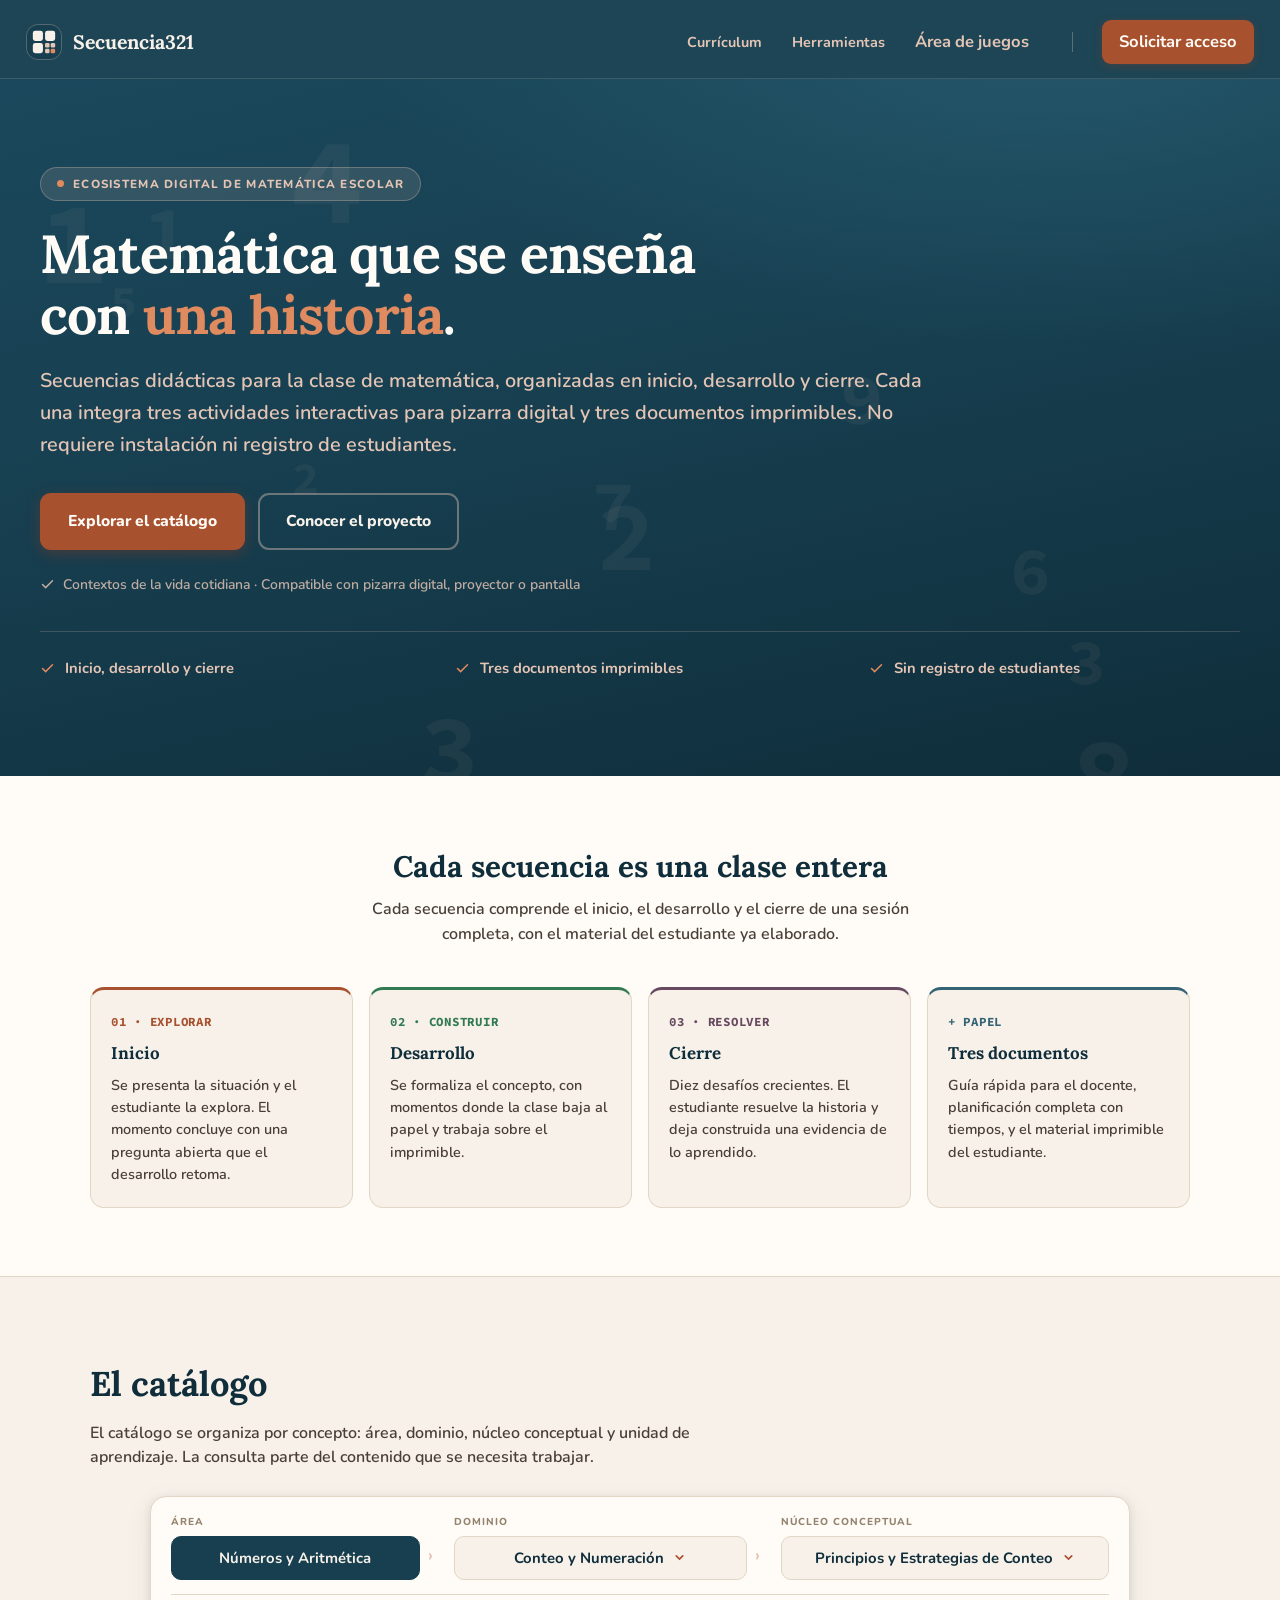
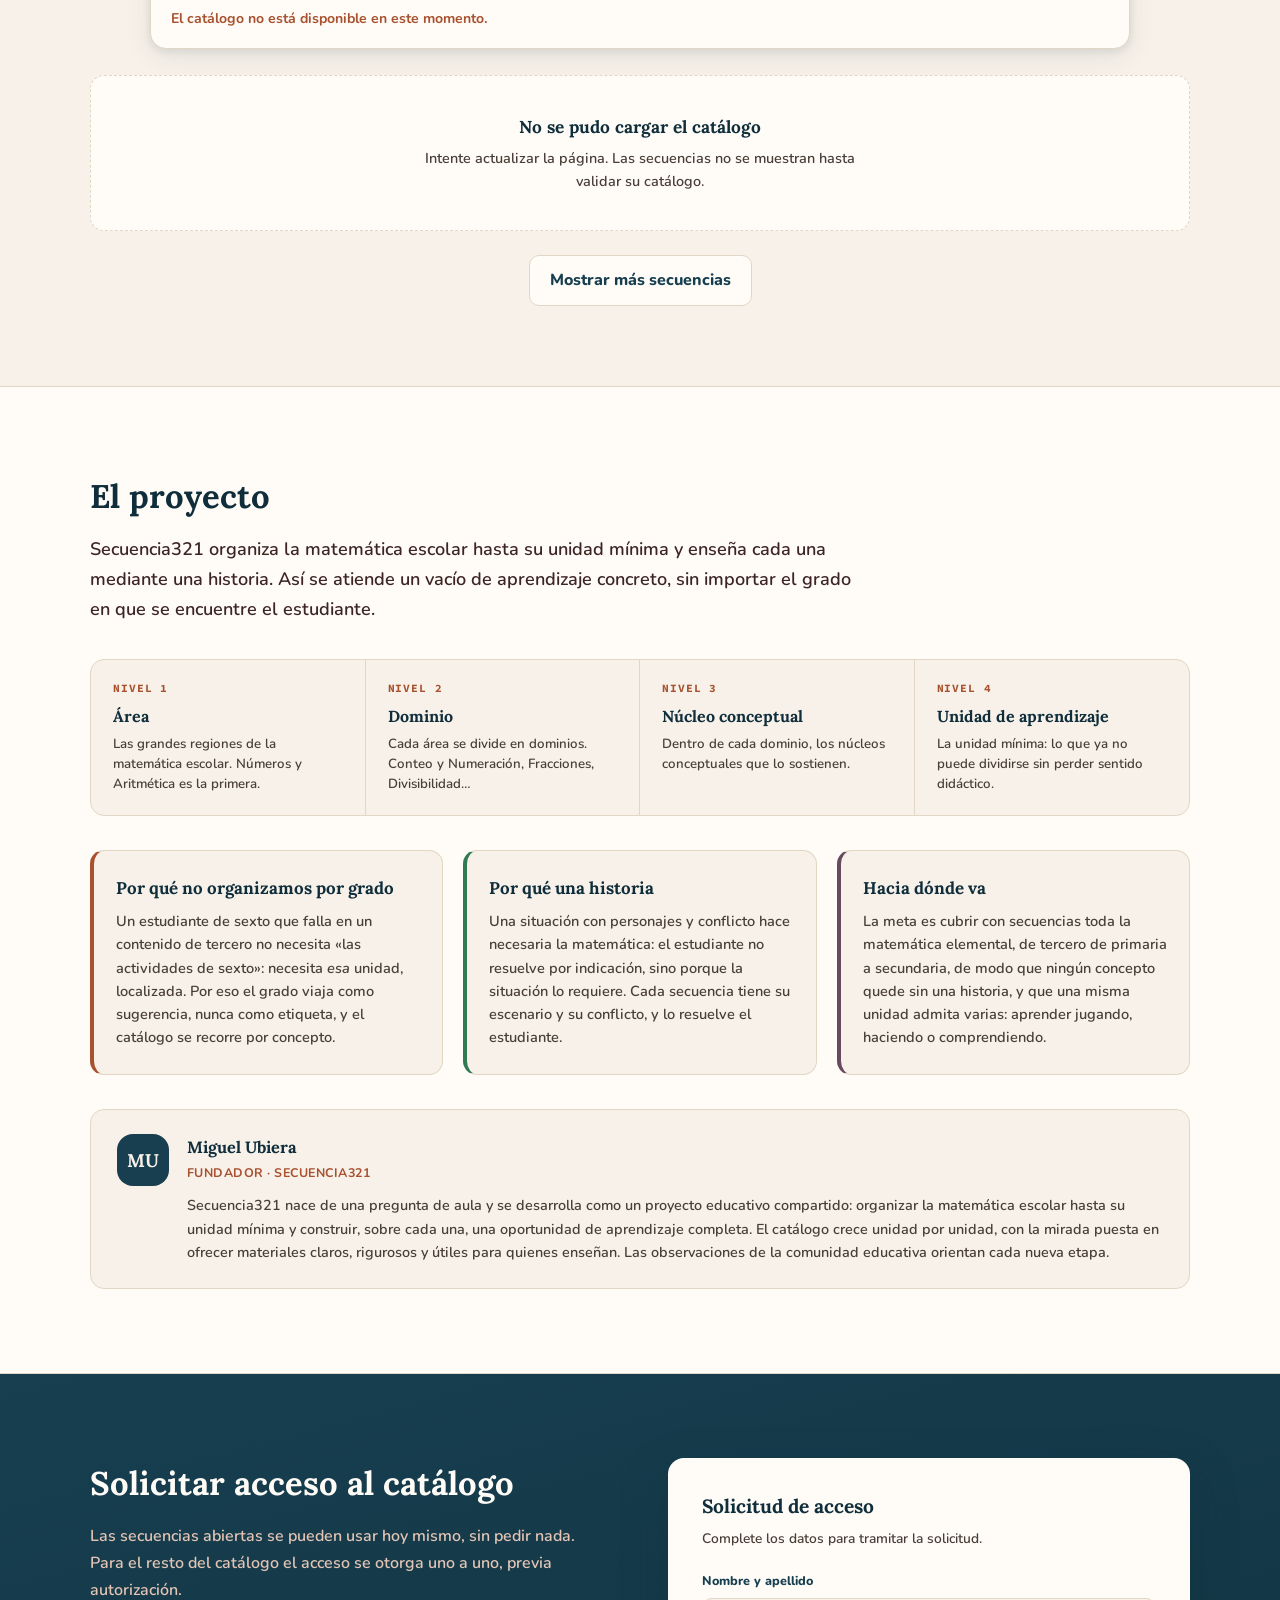
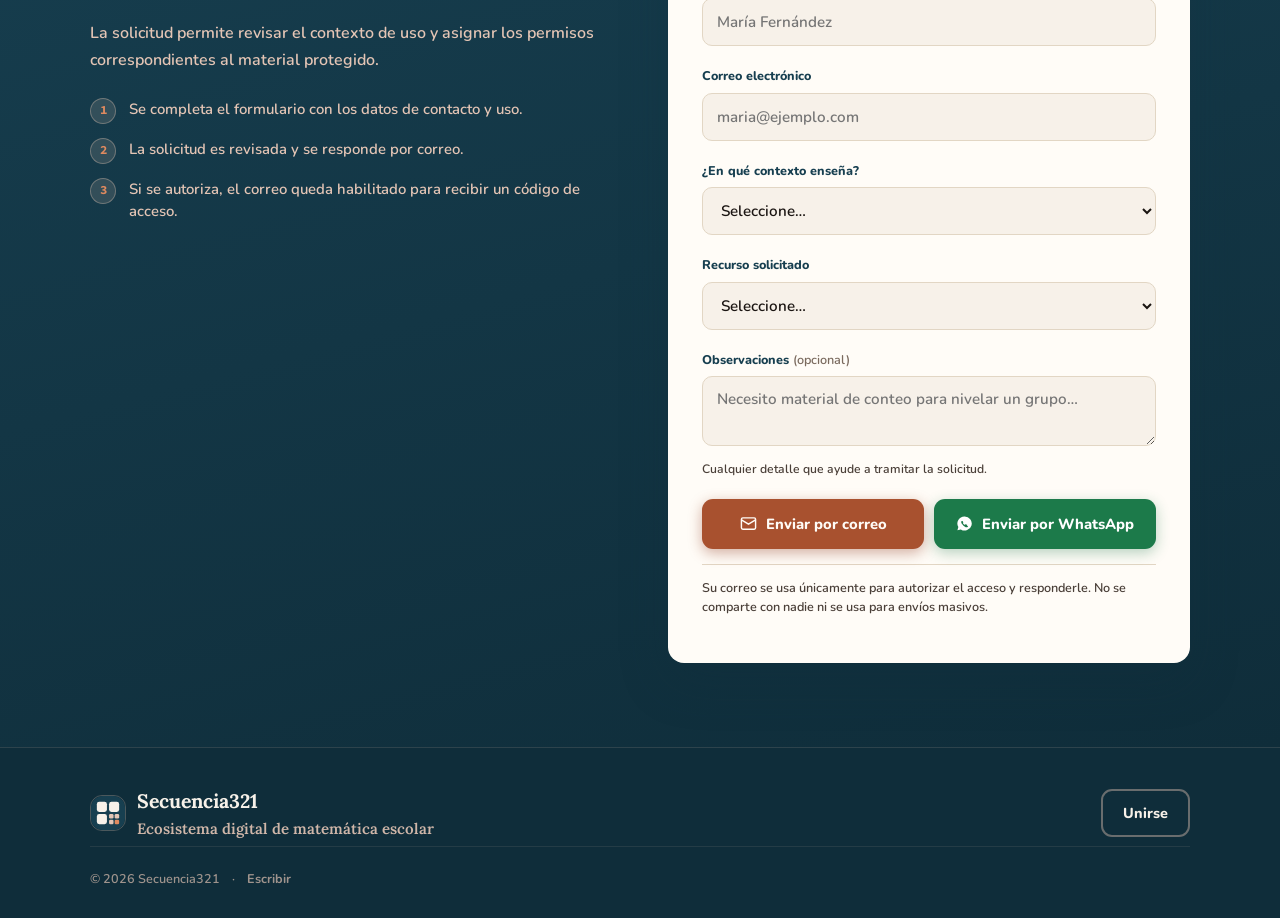
==== commit f77508ef: "El menú usa los nombres en singular." ====
--- a/index.html
+++ b/index.html
@@ -655,8 +655,8 @@
         <button type="button" id="lnkHerramientas" data-menu-button="herramientas" aria-expanded="false">Herramientas</button>
         <div class="menu-panel curriculum-panel" data-menu="herramientas" hidden>
           <div class="curriculum-grid">
-            <a href="herramientas/planos.html">Planos</a>
-            <a href="herramientas/calculadoras.html">Calculadora</a>
+            <a href="herramientas/plano.html">Plano</a>
+            <a href="herramientas/calculadora.html">Calculadora</a>
             <a href="herramientas/cronometro.html">Cronómetro</a>
           </div>
         </div>
@@ -679,7 +679,7 @@
       Herramientas
       <svg class="chev" width="14" height="14" viewBox="0 0 24 24" fill="none" stroke="currentColor" stroke-width="3" stroke-linecap="round" aria-hidden="true"><path d="m6 9 6 6 6-6"/></svg>
     </button>
-    <div class="plegable-cuerpo" id="mv-herramientas"><div><a href="herramientas/planos.html">Planos</a><a href="herramientas/calculadoras.html">Calculadora</a><a href="herramientas/cronometro.html">Cronómetro</a></div></div>
+    <div class="plegable-cuerpo" id="mv-herramientas"><div><a href="herramientas/plano.html">Plano</a><a href="herramientas/calculadora.html">Calculadora</a><a href="herramientas/cronometro.html">Cronómetro</a></div></div>
     <a href="index-juegos.html" id="lnkJuegosMovil">Área de juegos</a>
     <a href="#acerca" id="lnkAcercaMovil" hidden>Acerca de</a>
 
